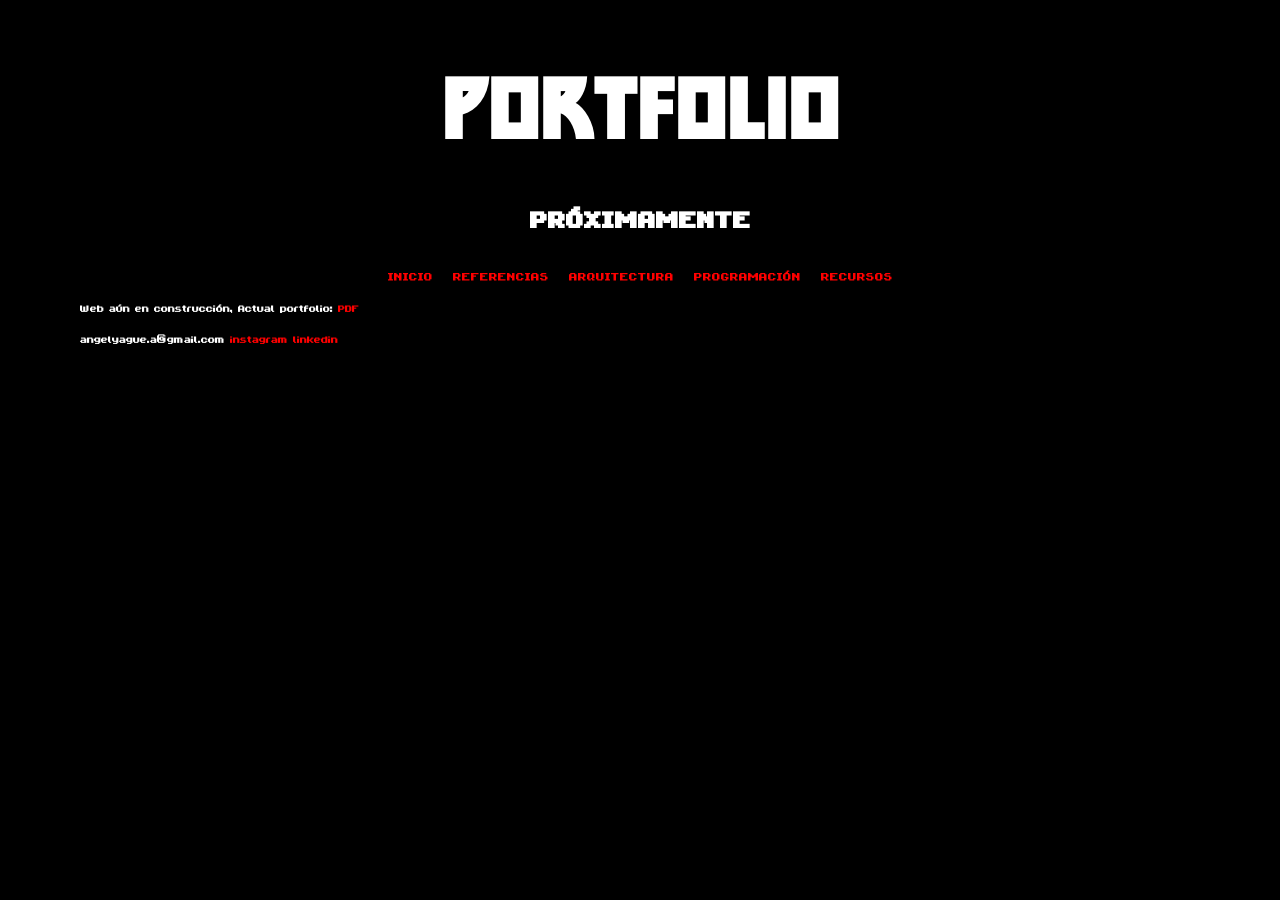
==== index.html @ f00db398 "stupid transition added" ====
<!DOCTYPE html>
<html lang="es">
<head>
    <link rel="stylesheet" href="styles.css">
    <title>Angel's Porfolio - Recursos</title>
</head>

<body>
    <header>
      <div style="position: relative;height:10vh" class="container">
        <h1 id="camaleon">PORTFOLIO</h1>
      </div>
        <h2>PRÓXIMAMENTE</h2>

        <!--DIFERENTES APARTADOS DE LA PÁGINA-->
        <nav>
          <a href="index.html">INICIO</a>   
          <a href="page_sections/publicaciones.html">REFERENCIAS</a>
          <a href="page_sections/arquitectura.html">ARQUITECTURA</a>
          <a href="page_sections/programacion.html">PROGRAMACIÓN</a>
          <a href="page_sections/recursos.html">RECURSOS</a>
        </nav>
    </header>
    <!--me gustaría poder poner aquí contenido según el apartado seleccionado-->
    <main>
        <!--feed de publicaciones-->
    </main>

    <footer>
      <div class="container">
        <p>
            Web aún en construcción, Actual portfolio: 
            <a href="web_documents/ARCHITECTURE_PORTFOLIO_ÁNGEL_YAGÜE.pdf">PDF</a>
        </p>
      </div>
      <div class="container">
        angelyague.a@gmail.com   
        <a href="https://www.instagram.com/architecture.ay/">instagram</a> 
        <a href="https://www.linkedin.com/in/%C3%A1ngel-yag%C3%BCe-arquitectura/">linkedin</a>  
      </div>
    </footer>
  <script src="script.js"></script>
</body>
</html>
---- styles.css ----
/* Imported fonts */
@font-face {
  font-family : "timesnew";
  src: url("fonts/times.ttf") format("truetype")
}
@font-face {
  font-family : "retro";
  src: url("fonts/bytebounce.ttf") format("truetype")
}
@font-face {
  font-family : "metal";
  src: url("fonts/thrashburn.otf") format("truetype")
}
@font-face {
  font-family : "authoritarian";
  src: url("fonts/zeusborne.otf") format("truetype")
}

/* Structure of the page */
body {
  max-width: 1200px;
  font-family: retro;

  background: #000000;
  color: #ffffff;
  margin: 80px;
  margin-left: 80px auto;
  font-size: 17px;
}

h1 {
  font-size: 80px;
  text-align: center;
}

h2 {
  font-size: 40px;
  text-align: center;
}

header {
  font-size: 17px;
}

header a {
  text-decoration: none;
}

header nav {
  color: #ffffff;
  font-size: 20px;
  display: flex;
  justify-content: center;
  align-items: center;
  gap: 20px;
}

/* Links */
a {
  color: #ff0000;
  text-decoration: none;
}

a:hover {
  color: #fff000;
  text-decoration:
}

/* SPECIAL CLASSES */
.container {
  display = flex
}
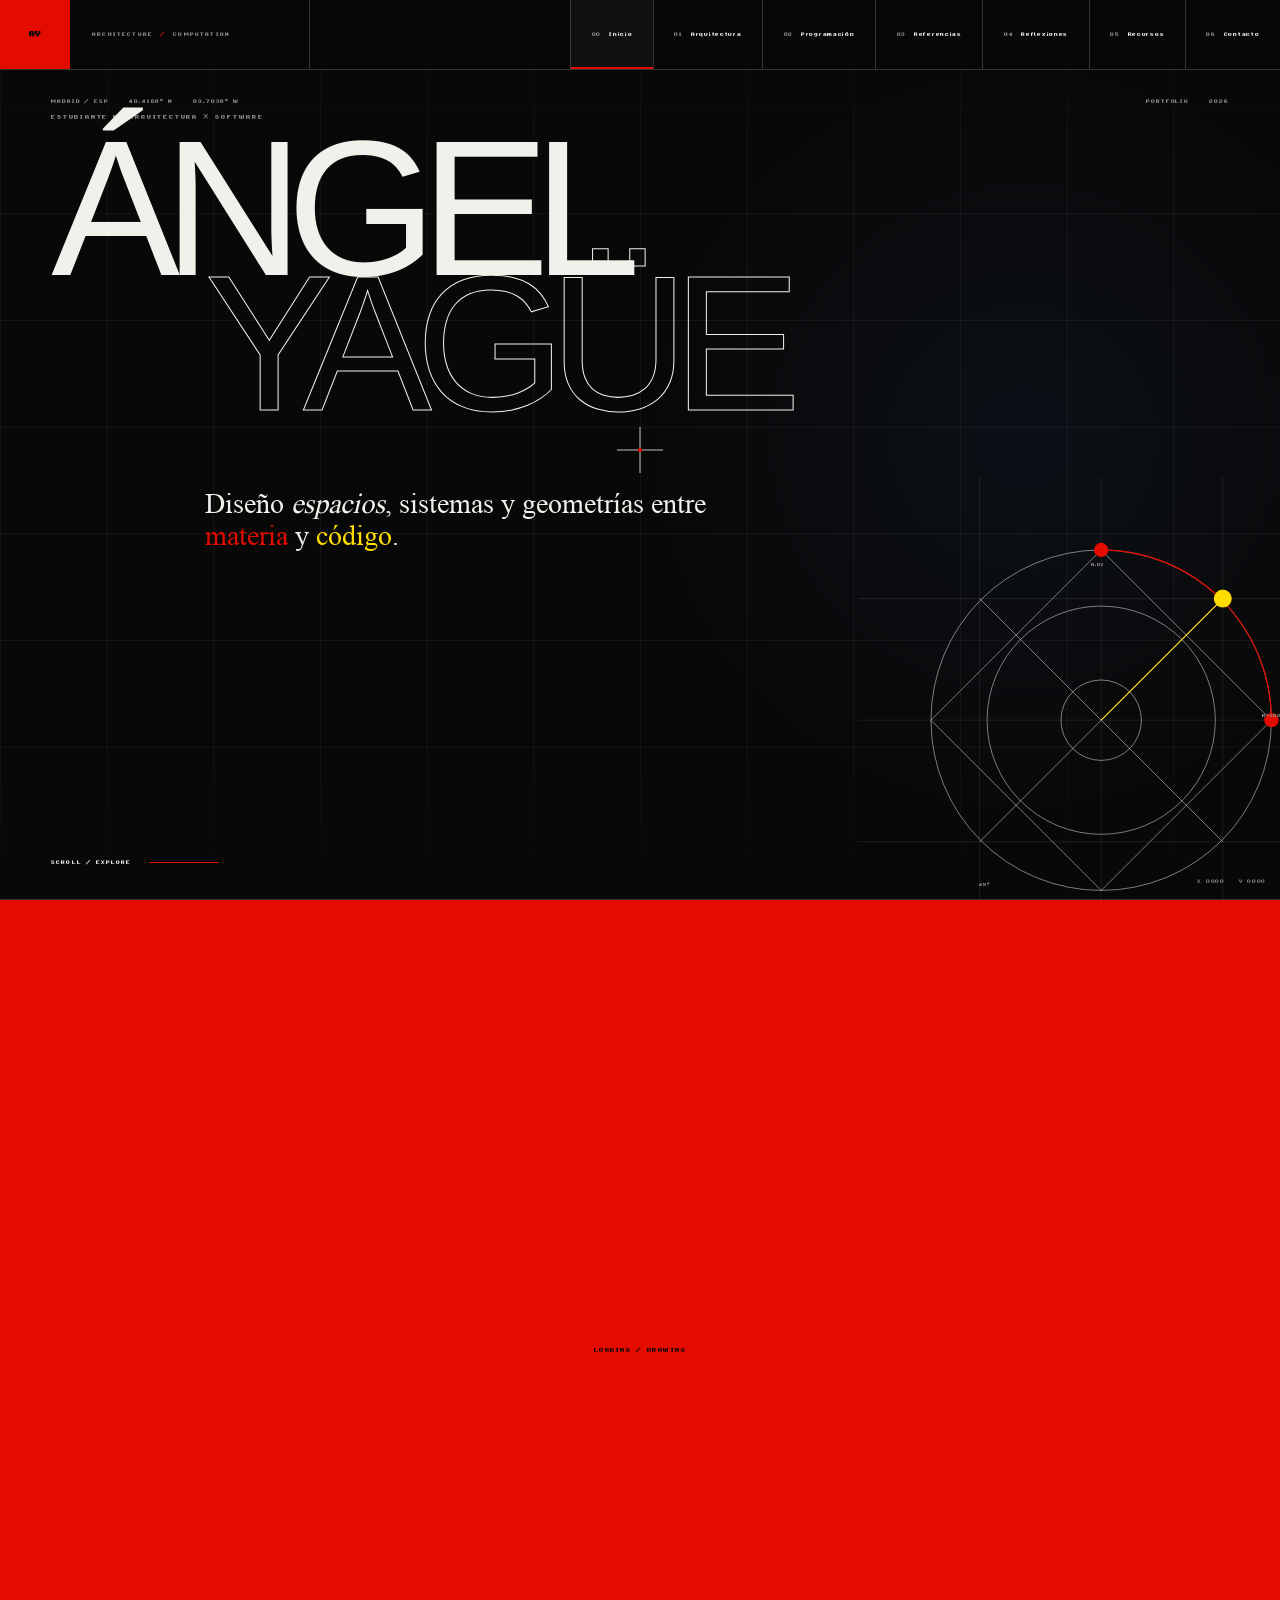
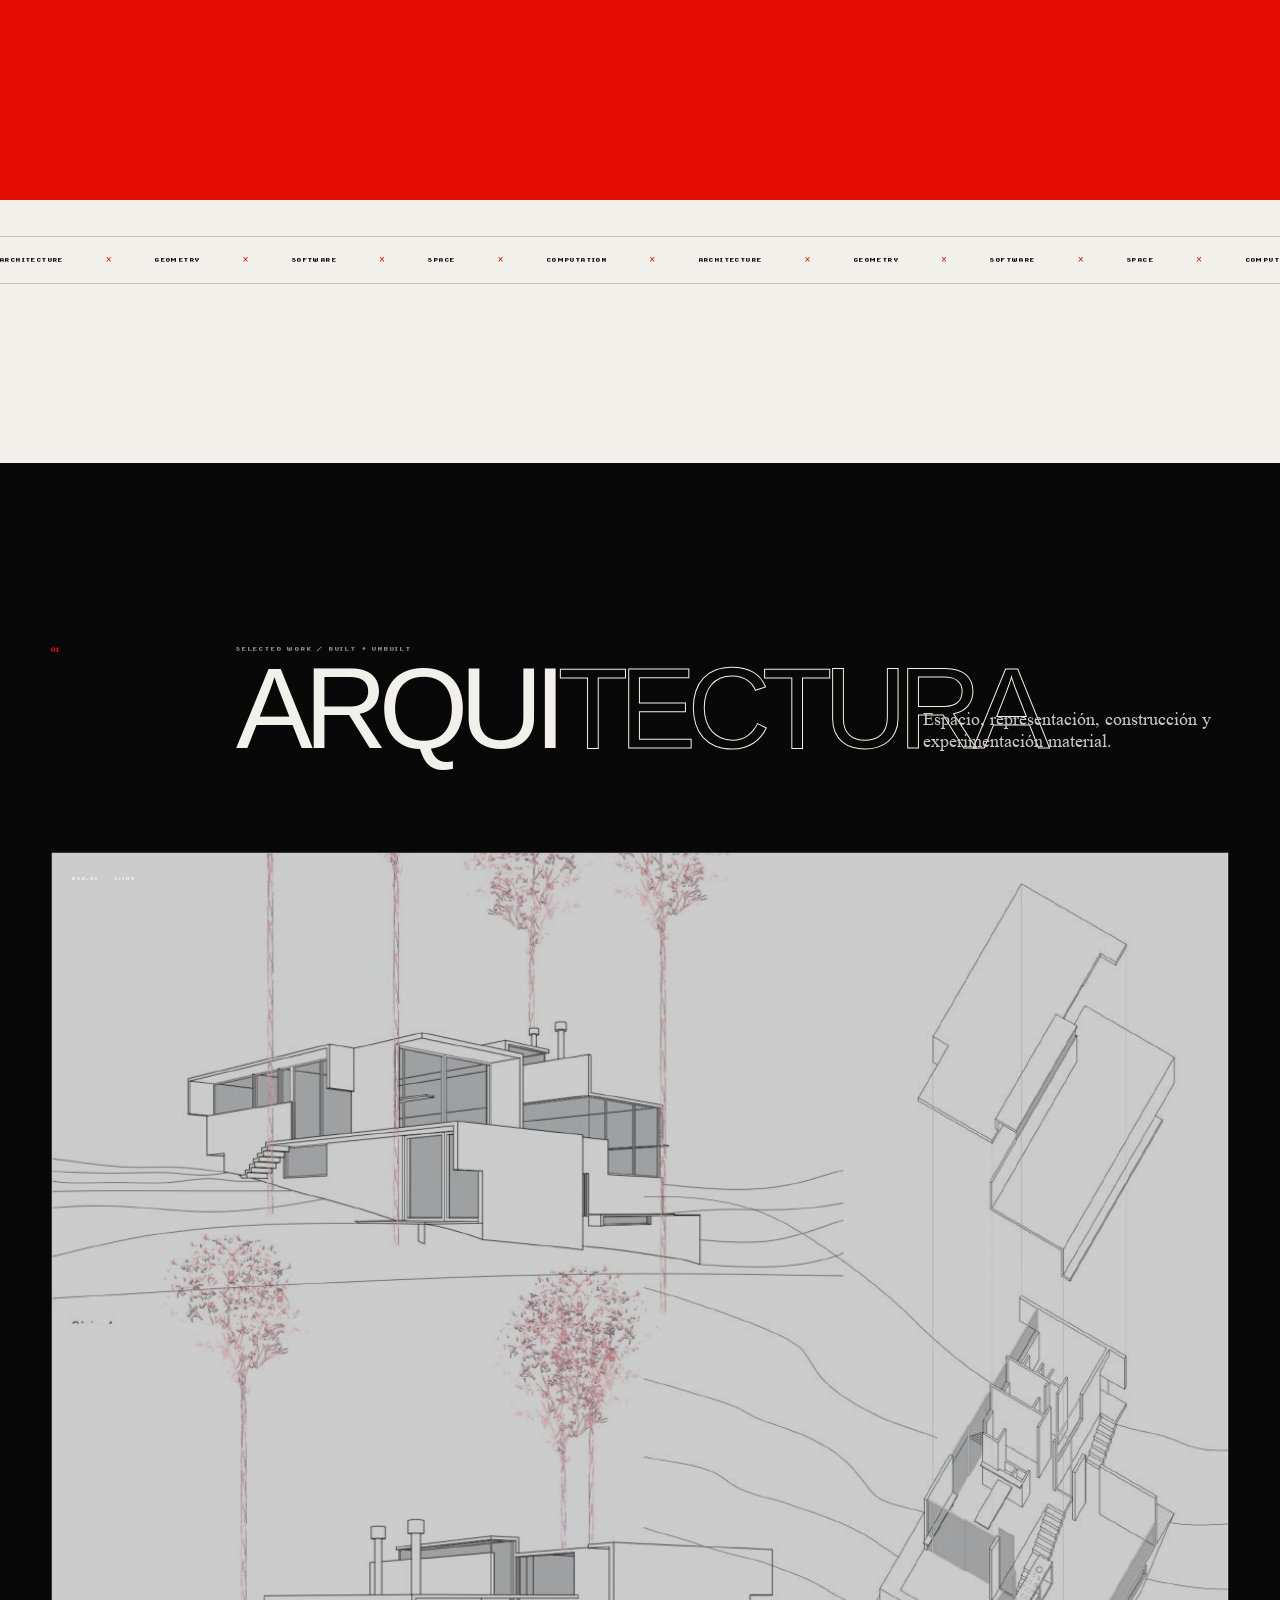
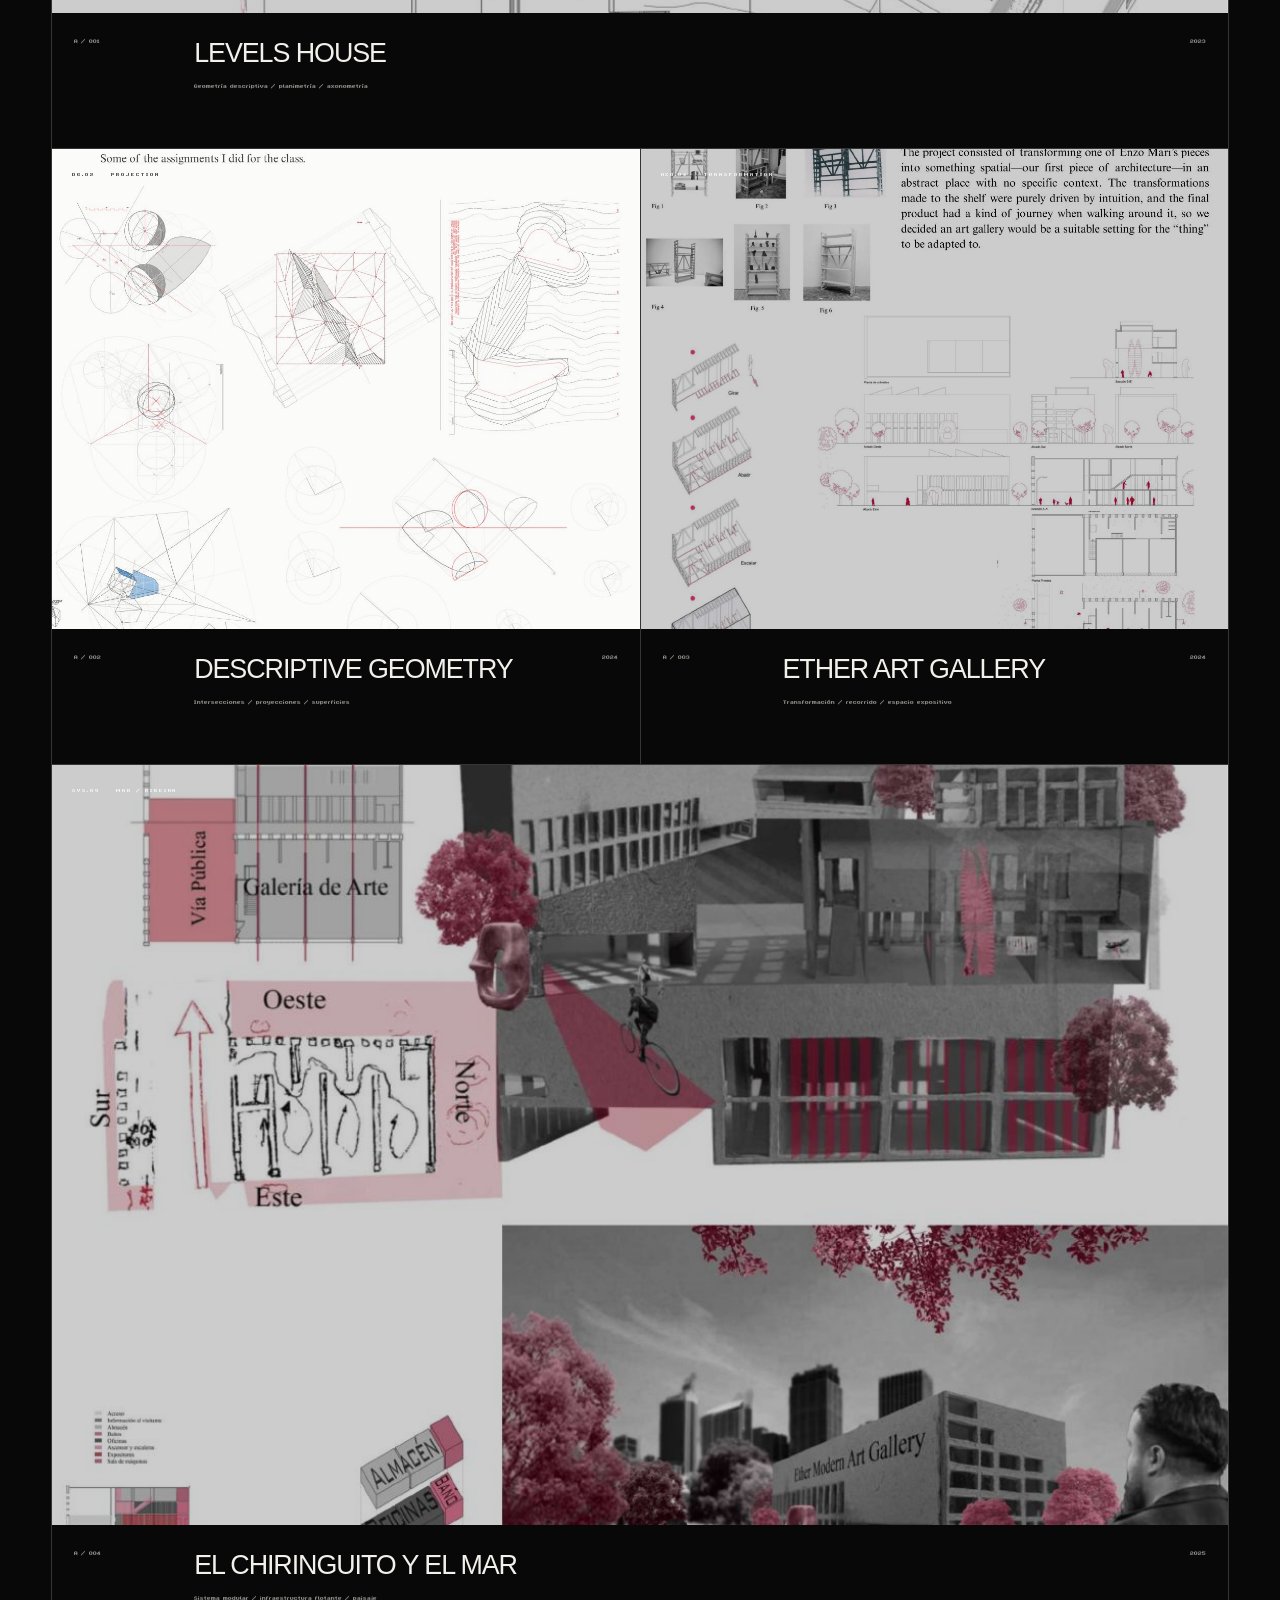
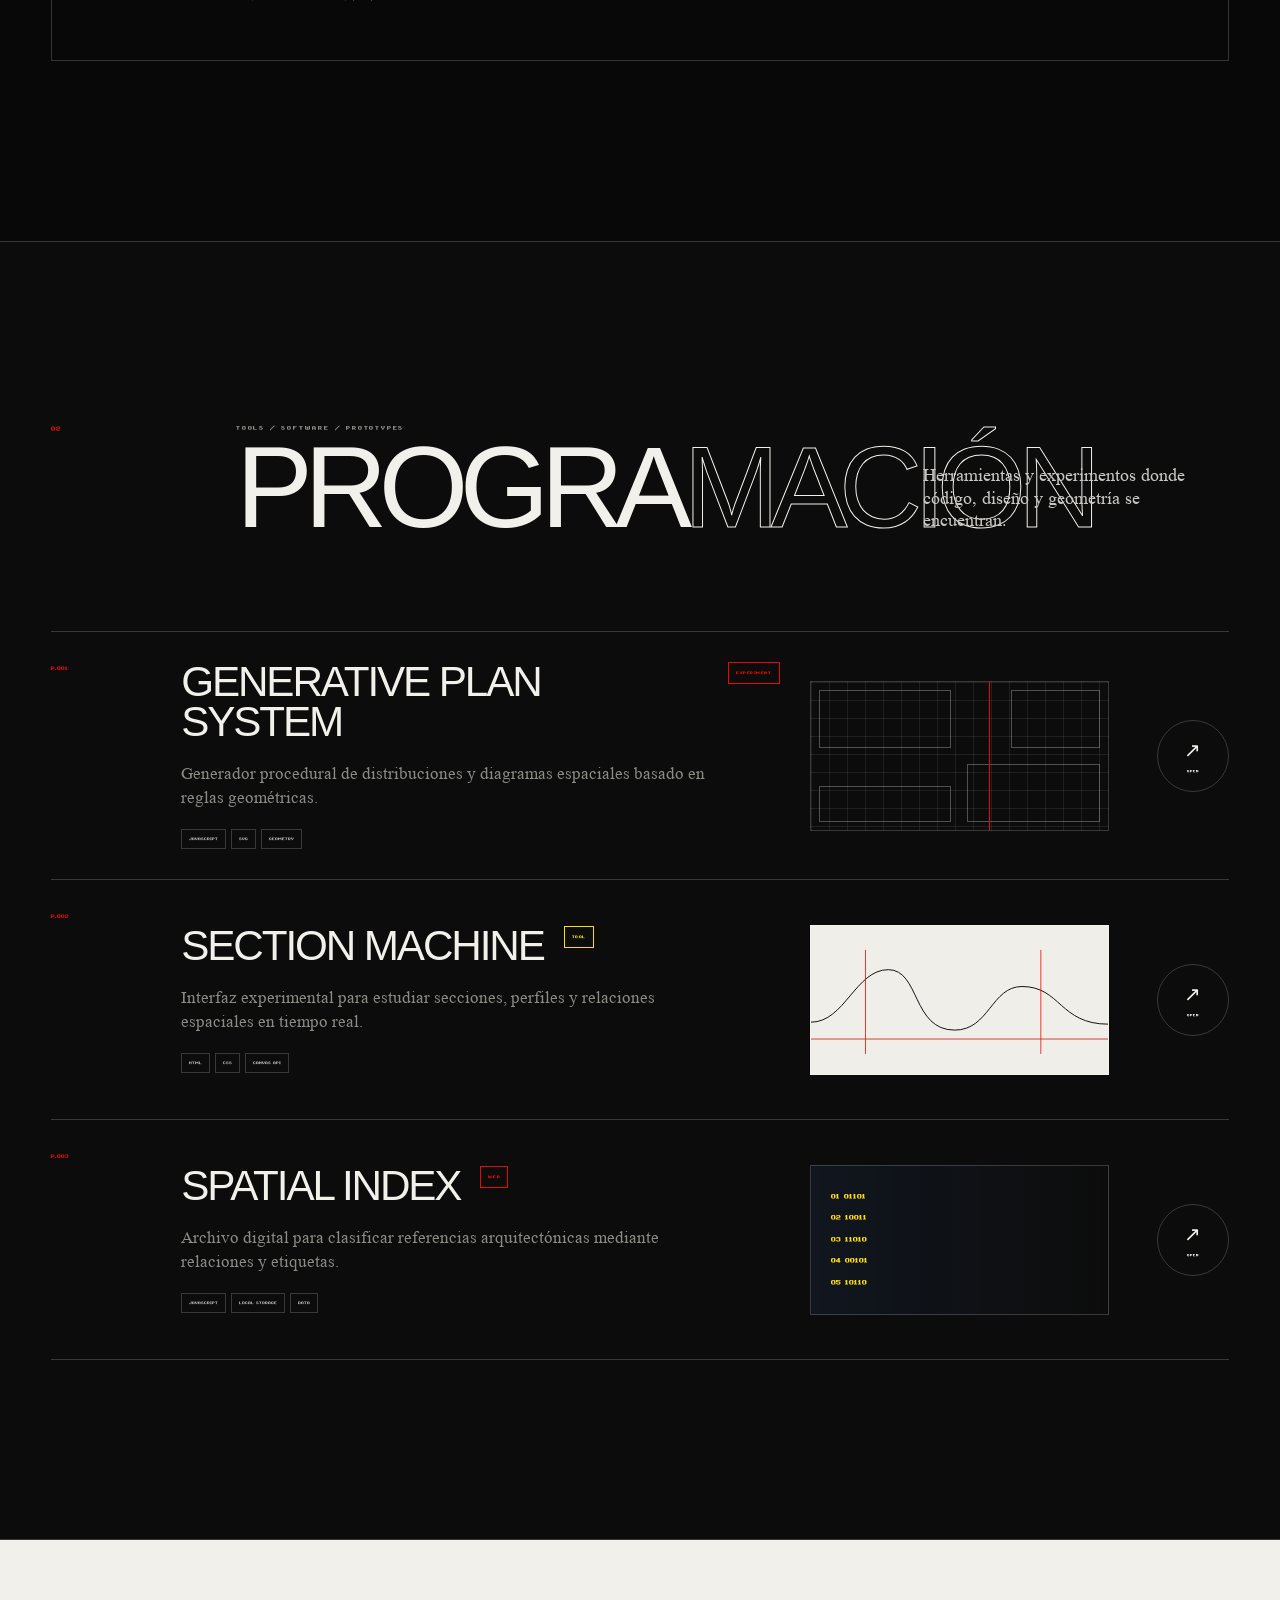
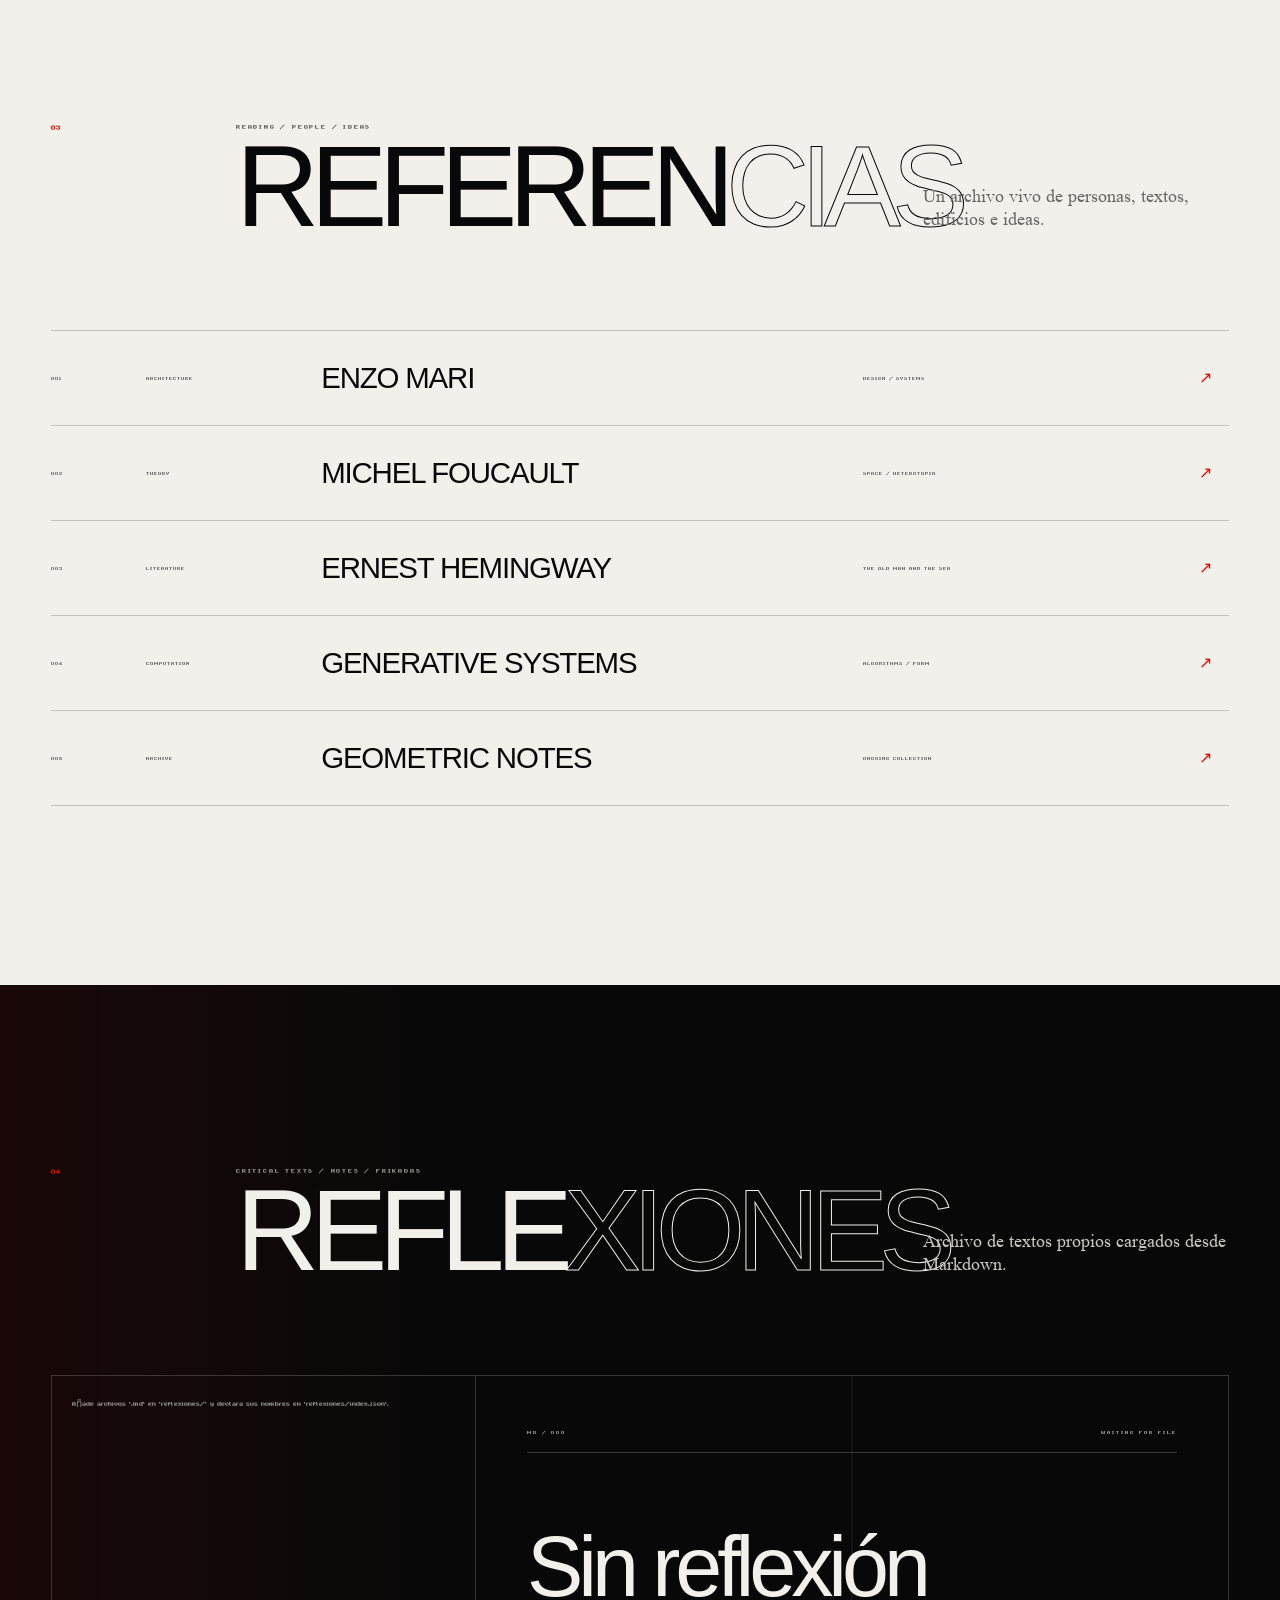
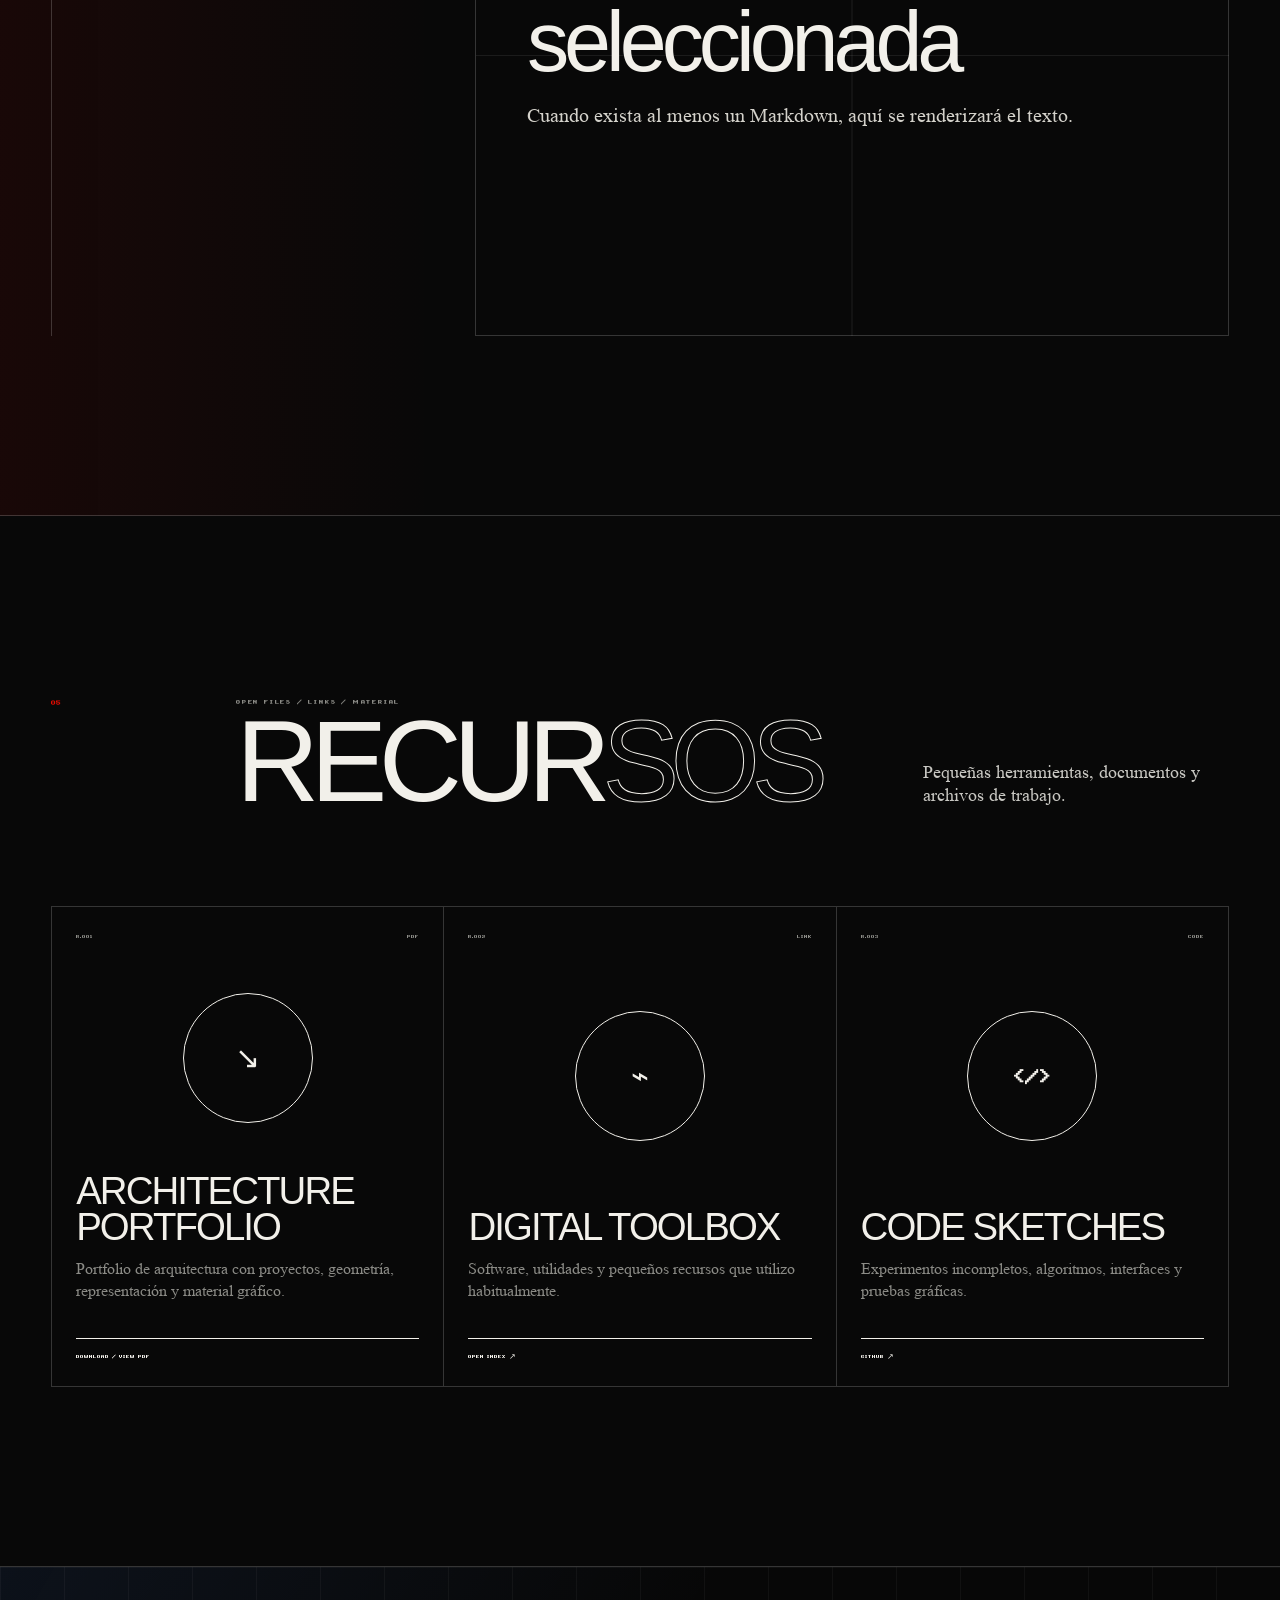
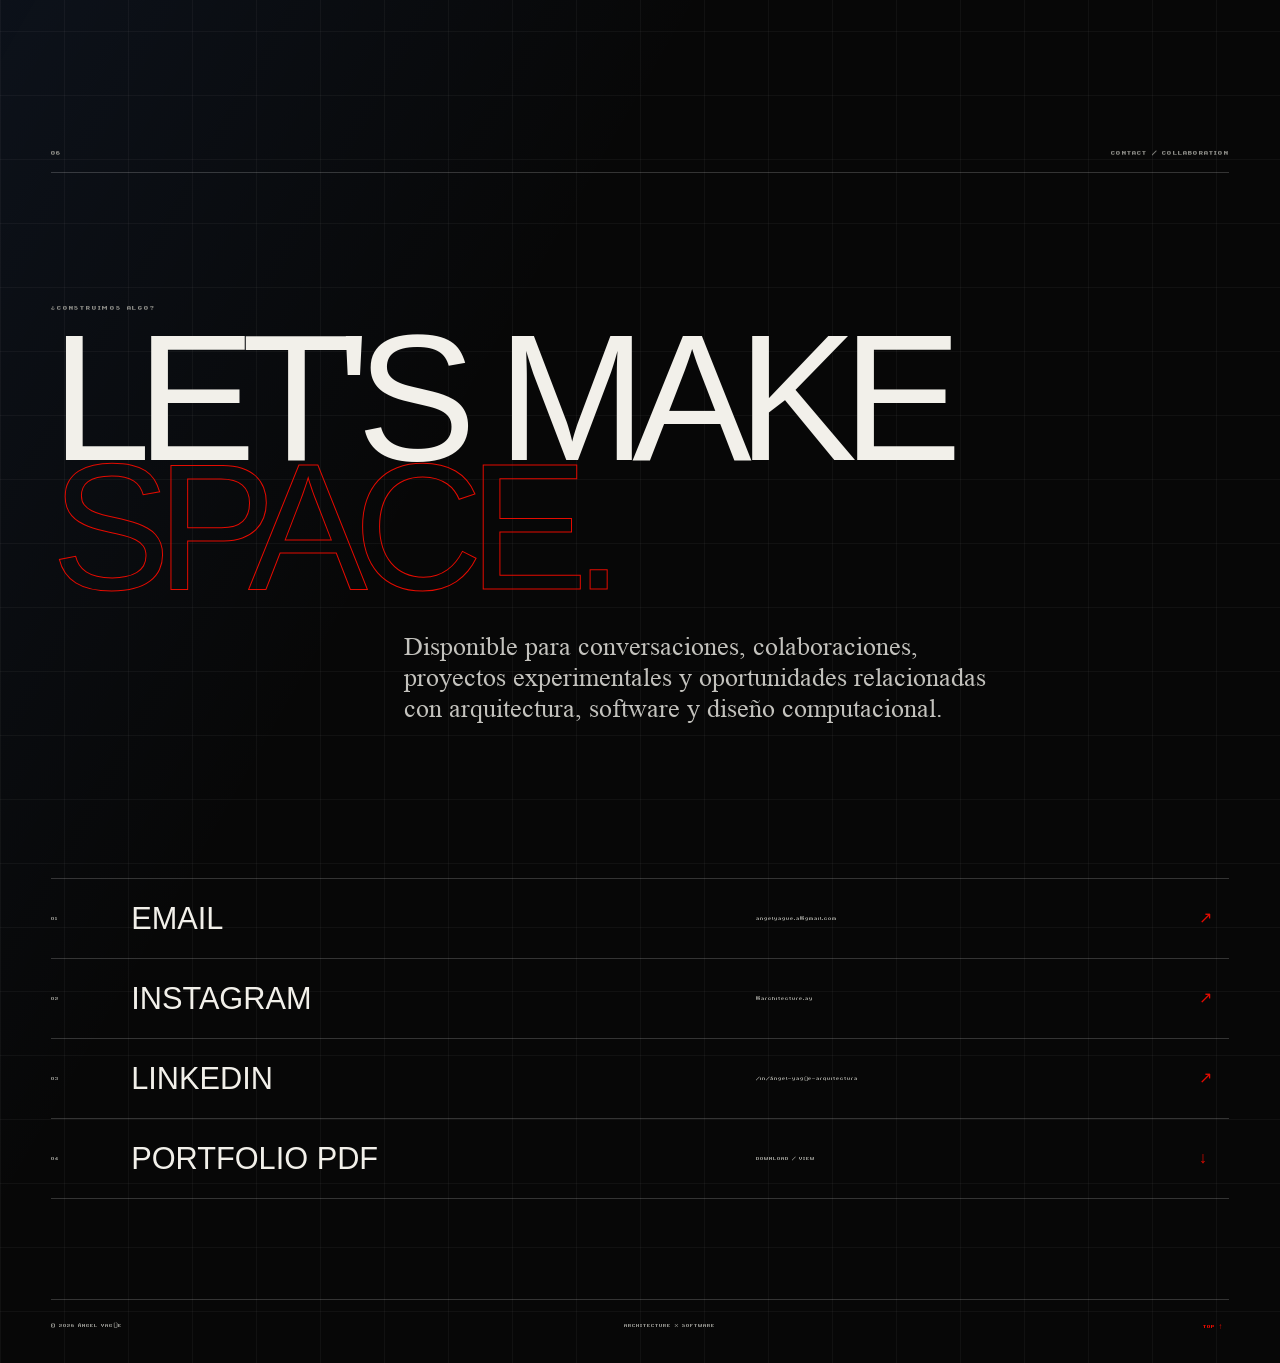
==== commit e2697419: "Prototipo pocho iaizado" ====
--- a/index.html
+++ b/index.html
@@ -1,44 +1,820 @@
 <!DOCTYPE html>
 <html lang="es">
 <head>
-    <link rel="stylesheet" href="styles.css">
-    <title>Angel's Porfolio - Recursos</title>
+  <meta charset="UTF-8">
+
+  <meta
+    name="viewport"
+    content="width=device-width, initial-scale=1.0"
+  >
+
+  <meta
+    name="description"
+    content="Portfolio de arquitectura, software, geometría y diseño computacional."
+  >
+
+  <meta name="theme-color" content="#080808">
+
+  <title>Ángel Yagüe — Architecture × Computation</title>
+
+  <link rel="stylesheet" href="styles.css">
 </head>
 
 <body>
-    <header>
-      <div style="position: relative;height:10vh" class="container">
-        <h1 id="camaleon">PORTFOLIO</h1>
-      </div>
-        <h2>PRÓXIMAMENTE</h2>
-
-        <!--DIFERENTES APARTADOS DE LA PÁGINA-->
-        <nav>
-          <a href="index.html">INICIO</a>   
-          <a href="page_sections/publicaciones.html">REFERENCIAS</a>
-          <a href="page_sections/arquitectura.html">ARQUITECTURA</a>
-          <a href="page_sections/programacion.html">PROGRAMACIÓN</a>
-          <a href="page_sections/recursos.html">RECURSOS</a>
-        </nav>
-    </header>
-    <!--me gustaría poder poner aquí contenido según el apartado seleccionado-->
-    <main>
-        <!--feed de publicaciones-->
-    </main>
-
-    <footer>
-      <div class="container">
-        <p>
-            Web aún en construcción, Actual portfolio: 
-            <a href="web_documents/ARCHITECTURE_PORTFOLIO_ÁNGEL_YAGÜE.pdf">PDF</a>
+  <div class="page-noise" aria-hidden="true"></div>
+
+  <div class="cursor" aria-hidden="true">
+    <span class="cursor__cross cursor__cross--x"></span>
+    <span class="cursor__cross cursor__cross--y"></span>
+    <span class="cursor__dot"></span>
+  </div>
+
+  <div class="coordinates" aria-hidden="true">
+    <span id="coord-x">X 0000</span>
+    <span id="coord-y">Y 0000</span>
+  </div>
+
+  <header class="site-header">
+    <a class="brand magnetic" href="#inicio" aria-label="Ir al inicio">
+      <span class="brand__mark">AY</span>
+
+      <span class="brand__text">
+        ARCHITECTURE
+        <span>/</span>
+        COMPUTATION
+      </span>
+    </a>
+
+    <button
+      class="menu-toggle"
+      type="button"
+      aria-label="Abrir navegación"
+      aria-expanded="false"
+      aria-controls="main-navigation"
+    >
+      <span></span>
+      <span></span>
+    </button>
+
+    <nav class="site-nav" id="main-navigation">
+      <a href="#inicio" class="nav-link is-active">
+        <span>00</span>
+        Inicio
+      </a>
+
+      <a href="#arquitectura" class="nav-link">
+        <span>01</span>
+        Arquitectura
+      </a>
+
+      <a href="#programacion" class="nav-link">
+        <span>02</span>
+        Programación
+      </a>
+
+      <a href="#referencias" class="nav-link">
+        <span>03</span>
+        Referencias
+      </a>
+
+      <a href="#reflexiones" class="nav-link">
+        <span>04</span>
+        Reflexiones
+      </a>
+
+      <a href="#recursos" class="nav-link">
+        <span>05</span>
+        Recursos
+      </a>
+
+      <a href="#contacto" class="nav-link">
+        <span>06</span>
+        Contacto
+      </a>
+    </nav>
+  </header>
+
+  <main>
+    <!-- =========================================================
+         HERO
+    ========================================================== -->
+    <section class="hero section" id="inicio">
+      <div class="hero-grid" aria-hidden="true"></div>
+
+      <div class="hero__meta">
+        <span>MADRID / ESP</span>
+        <span>40.4168° N</span>
+        <span>03.7038° W</span>
+      </div>
+
+      <div class="hero__index">
+        <span>PORTFOLIO</span>
+        <span>2026</span>
+      </div>
+
+      <div class="hero__content">
+        <p class="eyebrow reveal">
+          ESTUDIANTE DE ARQUITECTURA × SOFTWARE
         </p>
-      </div>
-      <div class="container">
-        angelyague.a@gmail.com   
-        <a href="https://www.instagram.com/architecture.ay/">instagram</a> 
-        <a href="https://www.linkedin.com/in/%C3%A1ngel-yag%C3%BCe-arquitectura/">linkedin</a>  
-      </div>
-    </footer>
+
+        <h1
+          class="hero-title reveal"
+          data-scramble="ÁNGEL YAGÜE"
+        >
+          <span class="hero-title__main">ÁNGEL</span>
+          <span class="hero-title__main hero-title__main--offset">YAGÜE</span>
+        </h1>
+
+        <div class="hero-statement reveal">
+          <p>
+            Diseño
+            <strong>espacios</strong>,
+            sistemas y geometrías entre
+            <span class="accent-red">materia</span>
+            y
+            <span class="accent-blue">código</span>.
+          </p>
+        </div>
+      </div>
+
+      <div class="hero-diagram reveal" aria-hidden="true">
+        <svg viewBox="0 0 520 520">
+          <g class="diagram-grid">
+            <line x1="0" y1="130" x2="520" y2="130"/>
+            <line x1="0" y1="260" x2="520" y2="260"/>
+            <line x1="0" y1="390" x2="520" y2="390"/>
+
+            <line x1="130" y1="0" x2="130" y2="520"/>
+            <line x1="260" y1="0" x2="260" y2="520"/>
+            <line x1="390" y1="0" x2="390" y2="520"/>
+          </g>
+
+          <g class="diagram-main">
+            <circle cx="260" cy="260" r="182"/>
+            <circle cx="260" cy="260" r="122"/>
+            <circle cx="260" cy="260" r="43"/>
+
+            <path d="M78 260 L260 78 L442 260 L260 442 Z"/>
+            <path d="M130 390 L390 130"/>
+            <path d="M130 130 L390 390"/>
+          </g>
+
+          <g class="diagram-accent">
+            <circle cx="260" cy="78" r="7"/>
+            <circle cx="442" cy="260" r="7"/>
+            <path d="M260 78 A182 182 0 0 1 442 260"/>
+          </g>
+
+          <g class="diagram-blue">
+            <path d="M260 260 L390 130"/>
+            <circle cx="390" cy="130" r="9"/>
+          </g>
+        </svg>
+
+        <span class="diagram-label diagram-label--a">A.01</span>
+        <span class="diagram-label diagram-label--b">R=182</span>
+        <span class="diagram-label diagram-label--c">45°</span>
+      </div>
+
+      <a class="scroll-indicator magnetic" href="#perfil">
+        <span>SCROLL / EXPLORE</span>
+        <span class="scroll-indicator__line"></span>
+      </a>
+    </section>
+
+    <!-- =========================================================
+         PROFILE / MANIFESTO
+    ========================================================== -->
+    <section class="manifesto section" id="perfil">
+      <div class="section-marker reveal">
+        <span>00.1</span>
+        <span>PROFILE / STATEMENT</span>
+      </div>
+
+      <div class="manifesto__layout">
+        <div class="manifesto__technical reveal">
+          <span>SUBJECT</span>
+          <strong>SPACE</strong>
+
+          <span>PROCESS</span>
+          <strong>ITERATION</strong>
+
+          <span>MEDIUM</span>
+          <strong>MATTER / CODE</strong>
+
+          <span>STATUS</span>
+          <strong class="status-online">IN DEVELOPMENT</strong>
+        </div>
+
+        <p class="manifesto__copy reveal">
+          Me interesa la arquitectura como
+          <span>construcción de sistemas</span>
+          y el software como
+          <span>construcción de espacios.</span>
+          Trabajo entre representación, geometría,
+          interfaces, prototipos y procesos computacionales.
+        </p>
+      </div>
+
+      <div class="ticker" aria-hidden="true">
+        <div class="ticker__track">
+          <span>ARCHITECTURE</span>
+          <i>×</i>
+          <span>GEOMETRY</span>
+          <i>×</i>
+          <span>SOFTWARE</span>
+          <i>×</i>
+          <span>SPACE</span>
+          <i>×</i>
+          <span>COMPUTATION</span>
+          <i>×</i>
+
+          <span>ARCHITECTURE</span>
+          <i>×</i>
+          <span>GEOMETRY</span>
+          <i>×</i>
+          <span>SOFTWARE</span>
+          <i>×</i>
+          <span>SPACE</span>
+          <i>×</i>
+          <span>COMPUTATION</span>
+          <i>×</i>
+        </div>
+      </div>
+    </section>
+
+    <!-- =========================================================
+         ARCHITECTURE
+    ========================================================== -->
+    <section class="projects-section section" id="arquitectura">
+      <header class="section-heading reveal">
+        <div class="section-heading__number">01</div>
+
+        <div>
+          <p class="eyebrow">SELECTED WORK / BUILT + UNBUILT</p>
+
+          <h2>
+            ARQUI<span>TECTURA</span>
+          </h2>
+        </div>
+
+        <p class="section-heading__description">
+          Espacio, representación, construcción y
+          experimentación material.
+        </p>
+      </header>
+
+      <div class="architecture-grid">
+        <article class="project project--wide reveal">
+          <a class="project__link" href="web_documents/ARCHITECTURE_PORTFOLIO_ÁNGEL_YAGÜE.pdf" target="_blank" rel="noopener noreferrer" aria-label="Abrir Levels House">
+            <div
+              class="project__visual project__visual--image"
+              style="--project-image: url('assets/architecture/levels-house.jpg');"
+            >
+              <div class="project__coordinates">
+                <span>AXO.01</span>
+                <span>1:100</span>
+              </div>
+            </div>
+
+            <div class="project__information">
+              <span class="project__number">A / 001</span>
+
+              <div>
+                <h3>LEVELS HOUSE</h3>
+                <p>
+                  Geometría descriptiva /
+                  planimetría /
+                  axonometría
+                </p>
+              </div>
+
+              <span class="project__year">2023</span>
+            </div>
+          </a>
+        </article>
+
+        <article class="project reveal">
+          <a class="project__link" href="web_documents/ARCHITECTURE_PORTFOLIO_ÁNGEL_YAGÜE.pdf" target="_blank" rel="noopener noreferrer" aria-label="Abrir Geometría Descriptiva">
+            <div
+              class="project__visual project__visual--image project__visual--light"
+              style="--project-image: url('assets/architecture/descriptive-geometry.jpg');"
+            >
+              <div class="project__coordinates project__coordinates--dark">
+                <span>DG.02</span>
+                <span>PROJECTION</span>
+              </div>
+            </div>
+
+            <div class="project__information">
+              <span class="project__number">A / 002</span>
+
+              <div>
+                <h3>DESCRIPTIVE GEOMETRY</h3>
+                <p>
+                  Intersecciones /
+                  proyecciones /
+                  superficies
+                </p>
+              </div>
+
+              <span class="project__year">2024</span>
+            </div>
+          </a>
+        </article>
+
+        <article class="project reveal">
+          <a class="project__link" href="web_documents/ARCHITECTURE_PORTFOLIO_ÁNGEL_YAGÜE.pdf" target="_blank" rel="noopener noreferrer" aria-label="Abrir Ether Gallery">
+            <div
+              class="project__visual project__visual--image"
+              style="--project-image: url('assets/architecture/ether-gallery.jpg');"
+            >
+              <div class="project__coordinates">
+                <span>AXO.04</span>
+                <span>TRANSFORMATION</span>
+              </div>
+            </div>
+
+            <div class="project__information">
+              <span class="project__number">A / 003</span>
+
+              <div>
+                <h3>ETHER ART GALLERY</h3>
+                <p>
+                  Transformación /
+                  recorrido /
+                  espacio expositivo
+                </p>
+              </div>
+
+              <span class="project__year">2024</span>
+            </div>
+          </a>
+        </article>
+
+        <article class="project project--wide reveal">
+          <a class="project__link" href="web_documents/ARCHITECTURE_PORTFOLIO_ÁNGEL_YAGÜE.pdf" target="_blank" rel="noopener noreferrer" aria-label="Abrir El Chiringuito y el Mar">
+            <div
+              class="project__visual project__visual--ocean project__visual--image"
+              style="--project-image: url('assets/architecture/chiringuito.jpg');"
+            >
+              <div class="project__coordinates">
+                <span>SYS.09</span>
+                <span>MAR / RIBEIRA</span>
+              </div>
+            </div>
+
+            <div class="project__information">
+              <span class="project__number">A / 004</span>
+
+              <div>
+                <h3>EL CHIRINGUITO Y EL MAR</h3>
+                <p>
+                  Sistema modular /
+                  infraestructura flotante /
+                  paisaje
+                </p>
+              </div>
+
+              <span class="project__year">2025</span>
+            </div>
+          </a>
+        </article>
+      </div>
+    </section>
+
+    <!-- =========================================================
+         PROGRAMMING
+    ========================================================== -->
+    <section class="software-section section" id="programacion">
+      <header class="section-heading reveal">
+        <div class="section-heading__number">02</div>
+
+        <div>
+          <p class="eyebrow">TOOLS / SOFTWARE / PROTOTYPES</p>
+
+          <h2>
+            PROGRA<span>MACIÓN</span>
+          </h2>
+        </div>
+
+        <p class="section-heading__description">
+          Herramientas y experimentos donde código,
+          diseño y geometría se encuentran.
+        </p>
+      </header>
+
+      <div class="software-list">
+        <article class="software-project reveal">
+          <div class="software-project__index">
+            P.001
+          </div>
+
+          <div class="software-project__body">
+            <div class="software-project__head">
+              <h3>GENERATIVE PLAN SYSTEM</h3>
+
+              <span class="software-project__status">
+                EXPERIMENT
+              </span>
+            </div>
+
+            <p>
+              Generador procedural de distribuciones y
+              diagramas espaciales basado en reglas geométricas.
+            </p>
+
+            <div class="tech-tags">
+              <span>JAVASCRIPT</span>
+              <span>SVG</span>
+              <span>GEOMETRY</span>
+            </div>
+          </div>
+
+          <div class="software-project__preview preview-grid" aria-hidden="true">
+            <div></div>
+            <div></div>
+            <div></div>
+            <div></div>
+            <span></span>
+          </div>
+
+          <a class="software-project__action magnetic" href="#">
+            ↗
+            <span>OPEN</span>
+          </a>
+        </article>
+
+        <article class="software-project reveal">
+          <div class="software-project__index">
+            P.002
+          </div>
+
+          <div class="software-project__body">
+            <div class="software-project__head">
+              <h3>SECTION MACHINE</h3>
+
+              <span class="software-project__status software-project__status--blue">
+                TOOL
+              </span>
+            </div>
+
+            <p>
+              Interfaz experimental para estudiar secciones,
+              perfiles y relaciones espaciales en tiempo real.
+            </p>
+
+            <div class="tech-tags">
+              <span>HTML</span>
+              <span>CSS</span>
+              <span>CANVAS API</span>
+            </div>
+          </div>
+
+          <div class="software-project__preview preview-section" aria-hidden="true">
+            <svg viewBox="0 0 300 130">
+              <path d="M0,88 C34,88 45,35 78,35 C110,35 102,96 145,96 C180,96 182,52 213,52 C252,52 251,90 300,90"/>
+              <line x1="0" y1="105" x2="300" y2="105"/>
+              <line x1="55" y1="15" x2="55" y2="120"/>
+              <line x1="232" y1="15" x2="232" y2="120"/>
+            </svg>
+          </div>
+
+          <a class="software-project__action magnetic" href="#">
+            ↗
+            <span>OPEN</span>
+          </a>
+        </article>
+
+        <article class="software-project reveal">
+          <div class="software-project__index">
+            P.003
+          </div>
+
+          <div class="software-project__body">
+            <div class="software-project__head">
+              <h3>SPATIAL INDEX</h3>
+
+              <span class="software-project__status">
+                WEB
+              </span>
+            </div>
+
+            <p>
+              Archivo digital para clasificar referencias
+              arquitectónicas mediante relaciones y etiquetas.
+            </p>
+
+            <div class="tech-tags">
+              <span>JAVASCRIPT</span>
+              <span>LOCAL STORAGE</span>
+              <span>DATA</span>
+            </div>
+          </div>
+
+          <div class="software-project__preview preview-data" aria-hidden="true">
+            <span>01 01101</span>
+            <span>02 10011</span>
+            <span>03 11010</span>
+            <span>04 00101</span>
+            <span>05 10110</span>
+          </div>
+
+          <a class="software-project__action magnetic" href="#">
+            ↗
+            <span>OPEN</span>
+          </a>
+        </article>
+      </div>
+    </section>
+
+    <!-- =========================================================
+         REFERENCES
+    ========================================================== -->
+    <section class="references-section section" id="referencias">
+      <header class="section-heading reveal">
+        <div class="section-heading__number">03</div>
+
+        <div>
+          <p class="eyebrow">READING / PEOPLE / IDEAS</p>
+
+          <h2>
+            REFEREN<span>CIAS</span>
+          </h2>
+        </div>
+
+        <p class="section-heading__description">
+          Un archivo vivo de personas, textos,
+          edificios e ideas.
+        </p>
+      </header>
+
+      <div class="reference-index">
+        <a href="#" class="reference-row reveal">
+          <span class="reference-row__number">001</span>
+          <span class="reference-row__type">ARCHITECTURE</span>
+          <strong>ENZO MARI</strong>
+          <span class="reference-row__meta">DESIGN / SYSTEMS</span>
+          <span class="reference-row__arrow">↗</span>
+        </a>
+
+        <a href="#" class="reference-row reveal">
+          <span class="reference-row__number">002</span>
+          <span class="reference-row__type">THEORY</span>
+          <strong>MICHEL FOUCAULT</strong>
+          <span class="reference-row__meta">SPACE / HETEROTOPIA</span>
+          <span class="reference-row__arrow">↗</span>
+        </a>
+
+        <a href="#" class="reference-row reveal">
+          <span class="reference-row__number">003</span>
+          <span class="reference-row__type">LITERATURE</span>
+          <strong>ERNEST HEMINGWAY</strong>
+          <span class="reference-row__meta">THE OLD MAN AND THE SEA</span>
+          <span class="reference-row__arrow">↗</span>
+        </a>
+
+        <a href="#" class="reference-row reveal">
+          <span class="reference-row__number">004</span>
+          <span class="reference-row__type">COMPUTATION</span>
+          <strong>GENERATIVE SYSTEMS</strong>
+          <span class="reference-row__meta">ALGORITHMS / FORM</span>
+          <span class="reference-row__arrow">↗</span>
+        </a>
+
+        <a href="#" class="reference-row reveal">
+          <span class="reference-row__number">005</span>
+          <span class="reference-row__type">ARCHIVE</span>
+          <strong>GEOMETRIC NOTES</strong>
+          <span class="reference-row__meta">ONGOING COLLECTION</span>
+          <span class="reference-row__arrow">↗</span>
+        </a>
+      </div>
+    </section>
+
+    <!-- =========================================================
+         REFLECTIONS
+    ========================================================== -->
+    <section class="reflections-section section" id="reflexiones">
+      <header class="section-heading reveal">
+        <div class="section-heading__number">04</div>
+
+        <div>
+          <p class="eyebrow">CRITICAL TEXTS / NOTES / FRIKADAS</p>
+
+          <h2>
+            REFLE<span>XIONES</span>
+          </h2>
+        </div>
+
+        <p class="section-heading__description">
+          Archivo de textos propios cargados desde Markdown.
+        </p>
+      </header>
+
+      <div class="reflections-layout">
+        <div class="reflections-index" data-reflections-index>
+          <p class="reflections-empty">Añade archivos `.md` en `reflexiones/` y declara sus nombres en `reflexiones/index.json`.</p>
+        </div>
+
+        <article class="reflection-reader" data-reflection-reader>
+          <div class="reflection-reader__meta">
+            <span>MD / 000</span>
+            <span>WAITING FOR FILE</span>
+          </div>
+
+          <div class="reflection-reader__body">
+            <h3>Sin reflexión seleccionada</h3>
+            <p>Cuando exista al menos un Markdown, aquí se renderizará el texto.</p>
+          </div>
+        </article>
+      </div>
+    </section>
+
+    <!-- =========================================================
+         RESOURCES
+    ========================================================== -->
+    <section class="resources-section section" id="recursos">
+      <header class="section-heading reveal">
+        <div class="section-heading__number">05</div>
+
+        <div>
+          <p class="eyebrow">OPEN FILES / LINKS / MATERIAL</p>
+
+          <h2>
+            RECUR<span>SOS</span>
+          </h2>
+        </div>
+
+        <p class="section-heading__description">
+          Pequeñas herramientas, documentos y
+          archivos de trabajo.
+        </p>
+      </header>
+
+      <div class="resource-grid">
+        <a href="web_documents/ARCHITECTURE_PORTFOLIO_ÁNGEL_YAGÜE.pdf" target="_blank" rel="noopener noreferrer" class="resource-card reveal">
+          <div class="resource-card__top">
+            <span>R.001</span>
+            <span>PDF</span>
+          </div>
+
+          <div class="resource-card__symbol">
+            ↘
+          </div>
+
+          <div>
+            <h3>ARCHITECTURE PORTFOLIO</h3>
+            <p>
+              Portfolio de arquitectura con proyectos,
+              geometría, representación y material gráfico.
+            </p>
+          </div>
+
+          <span class="resource-card__footer">
+            DOWNLOAD / VIEW PDF
+          </span>
+        </a>
+
+        <a href="#" class="resource-card reveal">
+          <div class="resource-card__top">
+            <span>R.002</span>
+            <span>LINK</span>
+          </div>
+
+          <div class="resource-card__symbol">
+            ⌁
+          </div>
+
+          <div>
+            <h3>DIGITAL TOOLBOX</h3>
+            <p>
+              Software, utilidades y pequeños recursos
+              que utilizo habitualmente.
+            </p>
+          </div>
+
+          <span class="resource-card__footer">
+            OPEN INDEX ↗
+          </span>
+        </a>
+
+        <a href="#" class="resource-card reveal">
+          <div class="resource-card__top">
+            <span>R.003</span>
+            <span>CODE</span>
+          </div>
+
+          <div class="resource-card__symbol">
+            &lt;/&gt;
+          </div>
+
+          <div>
+            <h3>CODE SKETCHES</h3>
+            <p>
+              Experimentos incompletos, algoritmos,
+              interfaces y pruebas gráficas.
+            </p>
+          </div>
+
+          <span class="resource-card__footer">
+            GITHUB ↗
+          </span>
+        </a>
+      </div>
+    </section>
+
+    <!-- =========================================================
+         CONTACT
+    ========================================================== -->
+    <section class="contact-section section" id="contacto">
+      <div class="contact-section__grid" aria-hidden="true"></div>
+
+      <div class="section-marker reveal">
+        <span>06</span>
+        <span>CONTACT / COLLABORATION</span>
+      </div>
+
+      <div class="contact-main">
+        <p class="eyebrow reveal">
+          ¿CONSTRUIMOS ALGO?
+        </p>
+
+        <h2 class="contact-title reveal">
+          LET'S MAKE
+          <span>SPACE.</span>
+        </h2>
+
+        <p class="contact-copy reveal">
+          Disponible para conversaciones, colaboraciones,
+          proyectos experimentales y oportunidades relacionadas
+          con arquitectura, software y diseño computacional.
+        </p>
+      </div>
+
+      <div class="contact-links reveal">
+        <a class="contact-link magnetic" href="mailto:angelyague.a@gmail.com">
+          <span>01</span>
+          <strong>EMAIL</strong>
+          <span>angelyague.a@gmail.com</span>
+          <i>↗</i>
+        </a>
+
+        <a
+          class="contact-link magnetic"
+          href="https://www.instagram.com/architecture.ay/"
+          target="_blank"
+          rel="noopener noreferrer"
+        >
+          <span>02</span>
+          <strong>INSTAGRAM</strong>
+          <span>@architecture.ay</span>
+          <i>↗</i>
+        </a>
+
+        <a
+          class="contact-link magnetic"
+          href="https://www.linkedin.com/in/%C3%A1ngel-yag%C3%BCe-arquitectura/"
+          target="_blank"
+          rel="noopener noreferrer"
+        >
+          <span>03</span>
+          <strong>LINKEDIN</strong>
+          <span>/in/ángel-yagüe-arquitectura</span>
+          <i>↗</i>
+        </a>
+
+        <a
+          class="contact-link magnetic"
+          href="web_documents/ARCHITECTURE_PORTFOLIO_ÁNGEL_YAGÜE.pdf"
+          target="_blank"
+          rel="noopener noreferrer"
+        >
+          <span>04</span>
+          <strong>PORTFOLIO PDF</strong>
+          <span>DOWNLOAD / VIEW</span>
+          <i>↓</i>
+        </a>
+      </div>
+
+      <footer class="footer">
+        <span>© <span id="current-year"></span> ÁNGEL YAGÜE</span>
+
+        <span>
+          ARCHITECTURE × SOFTWARE
+        </span>
+
+        <button class="back-to-top magnetic" type="button">
+          TOP ↑
+        </button>
+      </footer>
+    </section>
+  </main>
+
+  <div class="page-transition" aria-hidden="true">
+    <span>LOADING / DRAWING</span>
+  </div>
+
   <script src="script.js"></script>
 </body>
 </html>
--- a/styles.css
+++ b/styles.css
@@ -1,72 +1,2238 @@
-/* Imported fonts */
+/* =========================================================
+   ROOT
+========================================================= */
+
+:root {
+  --black: #080808;
+  --black-soft: #101010;
+  --white: #f2f0ea;
+  --grey: #8b8b86;
+  --grey-dark: #292927;
+  --line: rgba(255, 255, 255, 0.18);
+  --line-strong: rgba(255, 255, 255, 0.38);
+
+  --red: #e40b00;
+  --blue: #ffdd00;
+
+  --page-padding: clamp(20px, 4vw, 64px);
+  --section-space: clamp(110px, 14vw, 220px);
+
+  --sans:
+    "Arial Narrow",
+    "Helvetica Neue",
+    Arial,
+    sans-serif;
+
+  --mono:
+    "Bytebounce",
+    "Courier New",
+    Courier,
+    monospace;
+
+  --serif:
+    "Portfolio Times",
+    "Times New Roman",
+    Times,
+    serif;
+}
+
 @font-face {
-  font-family : "timesnew";
-  src: url("fonts/times.ttf") format("truetype")
-}
+  font-family: "Portfolio Times";
+  src: url("fonts/times.ttf") format("truetype");
+  font-display: swap;
+}
+
 @font-face {
-  font-family : "retro";
-  src: url("fonts/bytebounce.ttf") format("truetype")
-}
+  font-family: "Bytebounce";
+  src: url("fonts/bytebounce.ttf") format("truetype");
+  font-display: swap;
+}
+
 @font-face {
-  font-family : "metal";
-  src: url("fonts/thrashburn.otf") format("truetype")
-}
+  font-family: "Thrashburn";
+  src: url("fonts/thrashburn.otf") format("opentype");
+  font-display: swap;
+}
+
 @font-face {
-  font-family : "authoritarian";
-  src: url("fonts/zeusborne.otf") format("truetype")
-}
-
-/* Structure of the page */
+  font-family: "Zeusborne";
+  src: url("fonts/zeusborne.otf") format("opentype");
+  font-display: swap;
+}
+
+
+/* =========================================================
+   RESET
+========================================================= */
+
+*,
+*::before,
+*::after {
+  box-sizing: border-box;
+}
+
+html {
+  scroll-behavior: smooth;
+}
+
 body {
+  margin: 0;
+  overflow-x: hidden;
+
+  background:
+    radial-gradient(
+      circle at 80% 4%,
+      rgba(74, 141, 255, 0.06),
+      transparent 24rem
+    ),
+    var(--black);
+
+  color: var(--white);
+
+  font-family: var(--sans);
+  font-size: 16px;
+  line-height: 1.4;
+
+  cursor: auto;
+}
+
+body.menu-open {
+  overflow: hidden;
+}
+
+::selection {
+  color: var(--black);
+  background: var(--red);
+}
+
+a {
+  color: inherit;
+  text-decoration: none;
+}
+
+button {
+  color: inherit;
+  font: inherit;
+}
+
+@media (hover: hover) and (pointer: fine) {
+  html,
+  body,
+  a,
+  button,
+  input,
+  textarea,
+  select,
+  summary,
+  label,
+  [role="button"],
+  .magnetic,
+  .project,
+  .reference-row,
+  .resource-card,
+  .reflection-link {
+    cursor: none;
+  }
+}
+
+img {
+  display: block;
+  max-width: 100%;
+}
+
+svg {
+  display: block;
+}
+
+main {
+  overflow: hidden;
+}
+
+
+/* =========================================================
+   PAGE TEXTURE
+========================================================= */
+
+.page-noise {
+  position: fixed;
+  inset: 0;
+  z-index: 9998;
+
+  pointer-events: none;
+  opacity: 0.055;
+
+  background-image:
+    repeating-radial-gradient(
+      circle at 0 0,
+      transparent 0,
+      rgba(255, 255, 255, 0.2) 1px,
+      transparent 1.5px,
+      transparent 3px
+    );
+
+  background-size: 4px 4px;
+  mix-blend-mode: soft-light;
+}
+
+
+/* =========================================================
+   CURSOR
+========================================================= */
+
+.cursor {
+  position: fixed;
+  top: 0;
+  left: 0;
+  z-index: 10000;
+
+  width: 46px;
+  height: 46px;
+
+  pointer-events: none;
+
+  transform: translate3d(-100px, -100px, 0);
+}
+
+.cursor__dot {
+  position: absolute;
+  top: 50%;
+  left: 50%;
+
+  width: 4px;
+  height: 4px;
+
+  background: var(--red);
+  border-radius: 50%;
+
+  transform: translate(-50%, -50%);
+
+  transition:
+    width 180ms ease,
+    height 180ms ease,
+    background 180ms ease;
+}
+
+.cursor__cross {
+  position: absolute;
+  top: 50%;
+  left: 50%;
+
+  background: rgba(255, 255, 255, 0.75);
+
+  transition:
+    width 220ms ease,
+    height 220ms ease,
+    opacity 220ms ease;
+}
+
+.cursor__cross--x {
+  width: 46px;
+  height: 1px;
+
+  transform: translate(-50%, -50%);
+}
+
+.cursor__cross--y {
+  width: 1px;
+  height: 46px;
+
+  transform: translate(-50%, -50%);
+}
+
+.cursor.is-hovering .cursor__dot {
+  width: 9px;
+  height: 9px;
+  background: var(--blue);
+}
+
+.cursor.is-hovering .cursor__cross--x {
+  width: 68px;
+}
+
+.cursor.is-hovering .cursor__cross--y {
+  height: 68px;
+}
+
+.coordinates {
+  position: fixed;
+  right: 14px;
+  bottom: 12px;
+  z-index: 900;
+
+  display: flex;
+  gap: 14px;
+
+  font-family: var(--mono);
+  font-size: 9px;
+  letter-spacing: 0.08em;
+
+  color: rgba(255, 255, 255, 0.45);
+
+  pointer-events: none;
+}
+
+
+/* =========================================================
+   GLOBAL
+========================================================= */
+
+.section {
+  position: relative;
+  padding:
+    var(--section-space)
+    var(--page-padding);
+}
+
+.eyebrow {
+  margin: 0;
+
+  font-family: var(--mono);
+  font-size: 10px;
+  line-height: 1.3;
+  letter-spacing: 0.18em;
+
+  color: var(--grey);
+}
+
+.accent-red {
+  color: var(--red);
+}
+
+.accent-blue {
+  color: var(--blue);
+}
+
+.section-marker {
+  display: flex;
+  justify-content: space-between;
+
+  padding-bottom: 12px;
+  border-bottom: 1px solid var(--line);
+
+  font-family: var(--mono);
+  font-size: 10px;
+  letter-spacing: 0.12em;
+
+  color: var(--grey);
+}
+
+.section-heading {
+  display: grid;
+  grid-template-columns:
+    minmax(50px, 0.35fr)
+    minmax(280px, 1.5fr)
+    minmax(220px, 0.7fr);
+
+  gap: 32px;
+  align-items: end;
+
+  margin-bottom: clamp(55px, 8vw, 100px);
+}
+
+.section-heading__number {
+  align-self: start;
+
+  font-family: var(--mono);
+  font-size: 11px;
+  color: var(--red);
+}
+
+.section-heading h2 {
+  margin: 10px 0 0;
+
+  font-size: clamp(48px, 9vw, 140px);
+  font-weight: 500;
+  line-height: 0.76;
+  letter-spacing: -0.075em;
+}
+
+.section-heading h2 span {
+  -webkit-text-stroke: 1px var(--white);
+  color: transparent;
+}
+
+.section-heading__description {
+  max-width: 330px;
+  margin: 0;
+
+  font-family: var(--serif);
+  font-size: clamp(16px, 1.4vw, 21px);
+  line-height: 1.25;
+
+  color: #c8c7c2;
+}
+
+
+/* =========================================================
+   HEADER
+========================================================= */
+
+.site-header {
+  position: fixed;
+  top: 0;
+  left: 0;
+  z-index: 1000;
+
+  display: flex;
+  width: 100%;
+  min-height: 70px;
+
+  border-bottom: 1px solid var(--line);
+
+  background: rgba(8, 8, 8, 0.76);
+  backdrop-filter: blur(14px);
+}
+
+.brand {
+  display: flex;
+  align-items: stretch;
+
+  min-width: 310px;
+
+  border-right: 1px solid var(--line);
+}
+
+.brand__mark {
+  display: grid;
+  place-items: center;
+
+  width: 70px;
+
+  background: var(--red);
+  color: var(--black);
+
+  font-family: var(--mono);
+  font-size: 13px;
+  font-weight: 700;
+}
+
+.brand__text {
+  display: flex;
+  align-items: center;
+  gap: 7px;
+
+  padding: 0 22px;
+
+  font-family: var(--mono);
+  font-size: 9px;
+  letter-spacing: 0.13em;
+
+  color: var(--grey);
+}
+
+.brand__text span {
+  color: var(--red);
+}
+
+.site-nav {
+  display: flex;
+  align-items: stretch;
+
+  margin-left: auto;
+}
+
+.nav-link {
+  position: relative;
+
+  display: flex;
+  align-items: center;
+  gap: 8px;
+
+  padding: 0 clamp(12px, 1.6vw, 25px);
+
+  border-left: 1px solid var(--line);
+
+  font-family: var(--mono);
+  font-size: 9px;
+  letter-spacing: 0.08em;
+
+  transition:
+    color 200ms ease,
+    background 200ms ease;
+}
+
+.nav-link span {
+  color: var(--grey);
+}
+
+.nav-link::after {
+  position: absolute;
+  bottom: 0;
+  left: 0;
+
+  width: 0;
+  height: 2px;
+
+  content: "";
+
+  background: var(--red);
+
+  transition: width 250ms ease;
+}
+
+.nav-link:hover,
+.nav-link.is-active {
+  background: rgba(255, 255, 255, 0.04);
+}
+
+.nav-link.is-active::after {
+  width: 100%;
+}
+
+.menu-toggle {
+  display: none;
+
+  margin-left: auto;
+  padding: 20px;
+
+  border: 0;
+  border-left: 1px solid var(--line);
+  background: transparent;
+
+  cursor: pointer;
+}
+
+.menu-toggle span {
+  display: block;
+
+  width: 26px;
+  height: 1px;
+
+  margin: 6px 0;
+
+  background: var(--white);
+
+  transition:
+    transform 250ms ease,
+    opacity 250ms ease;
+}
+
+
+/* =========================================================
+   HERO
+========================================================= */
+
+.hero {
+  min-height: 100svh;
+
+  display: grid;
+  grid-template-rows: auto 1fr auto;
+
+  align-items: center;
+
+  padding-top: 110px;
+
+  border-bottom: 1px solid var(--line);
+}
+
+.hero-grid {
+  position: absolute;
+  inset: 0;
+
+  pointer-events: none;
+
+  background-image:
+    linear-gradient(
+      to right,
+      rgba(255, 255, 255, 0.055) 1px,
+      transparent 1px
+    ),
+    linear-gradient(
+      to bottom,
+      rgba(255, 255, 255, 0.055) 1px,
+      transparent 1px
+    );
+
+  background-size:
+    calc(100vw / 12)
+    calc(100vw / 12);
+
+  mask-image:
+    linear-gradient(
+      to bottom,
+      transparent,
+      #000 18%,
+      #000 80%,
+      transparent
+    );
+}
+
+.hero__meta,
+.hero__index {
+  position: absolute;
+  top: 95px;
+
+  display: flex;
+  gap: 20px;
+
+  font-family: var(--mono);
+  font-size: 9px;
+  letter-spacing: 0.1em;
+
+  color: var(--grey);
+}
+
+.hero__meta {
+  left: var(--page-padding);
+}
+
+.hero__index {
+  right: var(--page-padding);
+}
+
+.hero__content {
+  position: relative;
+  z-index: 2;
+
+  width: min(82vw, 1200px);
+}
+
+.hero-title {
+  margin: 18px 0 0;
+
+  font-size: clamp(86px, 15.1vw, 270px);
+  font-weight: 500;
+  line-height: 0.7;
+  letter-spacing: -0.085em;
+}
+
+.hero-title__main {
+  display: block;
+}
+
+.hero-title__main--offset {
+  margin-left: 12vw;
+
+  color: transparent;
+  -webkit-text-stroke:
+    clamp(1px, 0.08vw, 2px)
+    var(--white);
+}
+
+.hero-title.is-scrambling {
+  animation: title-shift 90ms steps(2) infinite;
+}
+
+@keyframes title-shift {
+  0% {
+    transform: translate(0);
+  }
+
+  33% {
+    transform: translate(2px, -1px);
+  }
+
+  66% {
+    transform: translate(-1px, 1px);
+  }
+
+  100% {
+    transform: translate(0);
+  }
+}
+
+.hero-statement {
+  max-width: 580px;
+
+  margin-top: clamp(45px, 6vw, 85px);
+  margin-left: 12vw;
+}
+
+.hero-statement p {
+  margin: 0;
+
+  font-family: var(--serif);
+  font-size: clamp(21px, 2.2vw, 34px);
+  line-height: 1.13;
+}
+
+.hero-statement strong {
+  font-weight: normal;
+  font-style: italic;
+}
+
+.hero-diagram {
+  position: absolute;
+  right: -5vw;
+  bottom: -5vw;
+
+  width: clamp(300px, 38vw, 650px);
+  aspect-ratio: 1;
+
+  opacity: 0.54;
+}
+
+.hero-diagram svg {
+  width: 100%;
+  height: 100%;
+}
+
+.diagram-grid {
+  fill: none;
+  stroke: rgba(255, 255, 255, 0.13);
+  stroke-width: 0.7;
+}
+
+.diagram-main {
+  fill: none;
+  stroke: rgba(255, 255, 255, 0.5);
+  stroke-width: 1;
+}
+
+.diagram-accent {
+  fill: none;
+  stroke: var(--red);
+  stroke-width: 1.3;
+}
+
+.diagram-accent circle {
+  fill: var(--red);
+}
+
+.diagram-blue {
+  fill: none;
+  stroke: var(--blue);
+  stroke-width: 1.2;
+}
+
+.diagram-blue circle {
+  fill: var(--blue);
+}
+
+.diagram-label {
+  position: absolute;
+
+  font-family: var(--mono);
+  font-size: 8px;
+
+  color: var(--grey);
+}
+
+.diagram-label--a {
+  top: 17%;
+  left: 48%;
+}
+
+.diagram-label--b {
+  right: 13%;
+  top: 48%;
+}
+
+.diagram-label--c {
+  bottom: 15%;
+  left: 25%;
+}
+
+.scroll-indicator {
+  position: absolute;
+  bottom: 30px;
+  left: var(--page-padding);
+
+  display: flex;
+  align-items: center;
+  gap: 18px;
+
+  font-family: var(--mono);
+  font-size: 9px;
+  letter-spacing: 0.12em;
+}
+
+.scroll-indicator__line {
+  display: block;
+
+  width: 70px;
+  height: 1px;
+
+  background:
+    linear-gradient(
+      to right,
+      var(--red) 50%,
+      var(--line-strong) 50%
+    );
+
+  background-size: 200% 100%;
+
+  animation: line-scan 2s linear infinite;
+}
+
+@keyframes line-scan {
+  to {
+    background-position: -200% 0;
+  }
+}
+
+
+/* =========================================================
+   MANIFESTO
+========================================================= */
+
+.manifesto {
+  background: var(--white);
+  color: var(--black);
+}
+
+.manifesto .section-marker {
+  border-color: rgba(0, 0, 0, 0.18);
+  color: #666;
+}
+
+.manifesto__layout {
+  display: grid;
+  grid-template-columns: 0.55fr 1.45fr;
+  gap: 10vw;
+
+  padding: clamp(80px, 11vw, 160px) 0;
+}
+
+.manifesto__technical {
+  display: grid;
+  grid-template-columns: auto 1fr;
+  align-content: start;
+  gap: 15px 25px;
+
+  font-family: var(--mono);
+  font-size: 10px;
+}
+
+.manifesto__technical span {
+  color: #777;
+}
+
+.manifesto__technical strong {
+  font-weight: normal;
+}
+
+.status-online {
+  color: #087a4a;
+}
+
+.manifesto__copy {
+  margin: 0;
+
+  font-family: var(--serif);
+  font-size: clamp(38px, 5.1vw, 82px);
+  line-height: 0.98;
+  letter-spacing: -0.04em;
+}
+
+.manifesto__copy span {
+  color: var(--red);
+}
+
+.ticker {
+  width: calc(100% + (var(--page-padding) * 2));
+  margin-left: calc(var(--page-padding) * -1);
+
+  overflow: hidden;
+
+  border-top: 1px solid rgba(0, 0, 0, 0.2);
+  border-bottom: 1px solid rgba(0, 0, 0, 0.2);
+}
+
+.ticker__track {
+  display: flex;
+  align-items: center;
+  gap: 42px;
+
+  width: max-content;
+  padding: 16px 0;
+
+  font-family: var(--mono);
+  font-size: 10px;
+  letter-spacing: 0.14em;
+
+  animation: ticker-move 28s linear infinite;
+}
+
+.ticker__track i {
+  color: var(--red);
+  font-style: normal;
+}
+
+@keyframes ticker-move {
+  from {
+    transform: translateX(0);
+  }
+
+  to {
+    transform: translateX(-50%);
+  }
+}
+
+
+/* =========================================================
+   ARCHITECTURE
+========================================================= */
+
+.projects-section {
+  border-bottom: 1px solid var(--line);
+}
+
+.architecture-grid {
+  display: grid;
+  grid-template-columns: repeat(2, 1fr);
+
+  border-top: 1px solid var(--line);
+  border-left: 1px solid var(--line);
+}
+
+.project {
+  min-width: 0;
+
+  border-right: 1px solid var(--line);
+  border-bottom: 1px solid var(--line);
+}
+
+.project--wide {
+  grid-column: span 2;
+}
+
+.project__link {
+  display: block;
+}
+
+.project__visual {
+  position: relative;
+
+  min-height: 480px;
+
+  overflow: hidden;
+
+  background:
+    linear-gradient(
+      135deg,
+      #151515,
+      #090909
+    );
+}
+
+.project--wide .project__visual {
+  min-height: min(70vw, 760px);
+}
+
+.project__visual--image {
+  background-image:
+    linear-gradient(
+      rgba(0, 0, 0, 0.2),
+      rgba(0, 0, 0, 0.2)
+    ),
+    var(--project-image),
+    linear-gradient(
+      135deg,
+      #151515,
+      #090909
+    );
+
+  background-size: cover;
+  background-position: center;
+}
+
+.project__visual--light {
+  background-image:
+    linear-gradient(
+      rgba(241, 240, 235, 0.25),
+      rgba(241, 240, 235, 0.25)
+    ),
+    var(--project-image),
+    linear-gradient(
+      135deg,
+      #f4f3ee,
+      #d8d8d3
+    );
+}
+
+.project__visual::after {
+  position: absolute;
+  inset: 0;
+
+  content: "";
+
+  background:
+    linear-gradient(
+      to right,
+      transparent 49.85%,
+      rgba(255, 255, 255, 0.15) 50%,
+      transparent 50.15%
+    ),
+    linear-gradient(
+      to bottom,
+      transparent 49.85%,
+      rgba(255, 255, 255, 0.15) 50%,
+      transparent 50.15%
+    );
+
+  opacity: 0;
+
+  transition: opacity 300ms ease;
+}
+
+.project:hover .project__visual::after {
+  opacity: 1;
+}
+
+.project__visual--image {
+  transition:
+    background-size 900ms cubic-bezier(0.2, 0.7, 0, 1);
+}
+
+.project:hover .project__visual--image {
+  background-size: auto, 104%, auto;
+}
+
+.project__coordinates {
+  position: absolute;
+  top: 20px;
+  left: 20px;
+  z-index: 4;
+
+  display: flex;
+  gap: 16px;
+
+  font-family: var(--mono);
+  font-size: 8px;
+  letter-spacing: 0.12em;
+
+  color: rgba(255, 255, 255, 0.72);
+}
+
+.project__coordinates--dark {
+  color: rgba(0, 0, 0, 0.65);
+}
+
+.project__information {
+  display: grid;
+  grid-template-columns: 100px 1fr auto;
+  gap: 20px;
+
+  min-height: 135px;
+  padding: 22px;
+
+  transition:
+    color 250ms ease,
+    background 250ms ease;
+}
+
+.project:hover .project__information {
+  background: var(--white);
+  color: var(--black);
+}
+
+.project__number,
+.project__year {
+  font-family: var(--mono);
+  font-size: 9px;
+  color: var(--grey);
+}
+
+.project__information h3 {
+  margin: 0 0 7px;
+
+  font-size: clamp(20px, 2.1vw, 34px);
+  font-weight: 500;
+  letter-spacing: -0.04em;
+}
+
+.project__information p {
+  max-width: 370px;
+  margin: 0;
+
+  font-family: var(--mono);
+  font-size: 9px;
+  line-height: 1.55;
+
+  color: var(--grey);
+}
+
+
+.project__visual--ocean {
+  background-color: #326f85;
+  background-blend-mode:
+    multiply,
+    normal,
+    normal;
+}
+
+
+/* =========================================================
+   SOFTWARE
+========================================================= */
+
+.software-section {
+  background: #0c0c0c;
+
+  border-bottom: 1px solid var(--line);
+}
+
+.software-list {
+  border-top: 1px solid var(--line);
+}
+
+.software-project {
+  position: relative;
+
+  display: grid;
+  grid-template-columns:
+    100px
+    minmax(280px, 1.4fr)
+    minmax(220px, 0.7fr)
+    90px;
+
+  gap: 30px;
+  align-items: center;
+
+  min-height: 240px;
+  padding: 30px 0;
+
+  border-bottom: 1px solid var(--line);
+}
+
+.software-project__index {
+  align-self: start;
+
+  font-family: var(--mono);
+  font-size: 9px;
+
+  color: var(--red);
+}
+
+.software-project__head {
+  display: flex;
+  gap: 20px;
+  align-items: flex-start;
+}
+
+.software-project h3 {
+  margin: 0;
+
+  font-size: clamp(26px, 3.3vw, 52px);
+  font-weight: 500;
+  line-height: 0.94;
+  letter-spacing: -0.05em;
+}
+
+.software-project__status {
+  flex: 0 0 auto;
+
+  padding: 5px 7px;
+
+  border: 1px solid var(--red);
+
+  color: var(--red);
+
+  font-family: var(--mono);
+  font-size: 7px;
+  letter-spacing: 0.08em;
+}
+
+.software-project__status--blue {
+  border-color: var(--blue);
+  color: var(--blue);
+}
+
+.software-project__body > p {
+  max-width: 550px;
+  margin: 20px 0;
+
+  color: var(--grey);
+
+  font-family: var(--serif);
+  font-size: 17px;
+}
+
+.tech-tags {
+  display: flex;
+  flex-wrap: wrap;
+  gap: 5px;
+}
+
+.tech-tags span {
+  padding: 4px 7px;
+
+  border: 1px solid var(--line);
+
+  font-family: var(--mono);
+  font-size: 7px;
+
+  color: #aaa;
+}
+
+.software-project__preview {
+  height: 150px;
+
+  border: 1px solid var(--line);
+
+  overflow: hidden;
+}
+
+.preview-grid {
+  position: relative;
+
+  display: grid;
+  grid-template-columns: repeat(2, 1fr);
+  grid-template-rows: repeat(2, 1fr);
+
+  background-image:
+    linear-gradient(
+      to right,
+      rgba(255, 255, 255, 0.08) 1px,
+      transparent 1px
+    ),
+    linear-gradient(
+      to bottom,
+      rgba(255, 255, 255, 0.08) 1px,
+      transparent 1px
+    );
+
+  background-size: 18px 18px;
+}
+
+.preview-grid div {
+  margin: 8px;
+
+  border: 1px solid rgba(255, 255, 255, 0.28);
+}
+
+.preview-grid div:nth-child(2) {
+  margin-left: 35%;
+}
+
+.preview-grid div:nth-child(3) {
+  margin-top: 20%;
+}
+
+.preview-grid span {
+  position: absolute;
+  top: 0;
+  left: 60%;
+
+  width: 1px;
+  height: 100%;
+
+  background: var(--red);
+}
+
+.preview-section {
+  display: grid;
+  place-items: center;
+
+  background: #efeee9;
+}
+
+.preview-section svg {
+  width: 100%;
+}
+
+.preview-section path {
+  fill: none;
+  stroke: #111;
+  stroke-width: 1;
+}
+
+.preview-section line {
+  stroke: var(--red);
+  stroke-width: 0.8;
+}
+
+.preview-data {
+  display: flex;
+  flex-direction: column;
+  justify-content: center;
+
+  padding: 20px;
+
+  color: var(--blue);
+
+  font-family: var(--mono);
+  font-size: 12px;
+  line-height: 1.8;
+
+  background:
+    linear-gradient(
+      90deg,
+      rgba(74, 141, 255, 0.08),
+      transparent
+    );
+}
+
+.software-project__action {
+  display: flex;
+  flex-direction: column;
+  align-items: center;
+  justify-content: center;
+
+  width: 72px;
+  height: 72px;
+
+  margin-left: auto;
+
+  border: 1px solid var(--line);
+  border-radius: 50%;
+
+  font-size: 20px;
+
+  transition:
+    color 250ms ease,
+    background 250ms ease,
+    border 250ms ease;
+}
+
+.software-project__action span {
+  margin-top: 3px;
+
+  font-family: var(--mono);
+  font-size: 6px;
+}
+
+.software-project:hover .software-project__action {
+  border-color: var(--red);
+  background: var(--red);
+  color: var(--black);
+}
+
+
+/* =========================================================
+   REFERENCES
+========================================================= */
+
+.references-section {
+  background: var(--white);
+  color: var(--black);
+}
+
+.references-section .section-heading h2 span {
+  -webkit-text-stroke-color: var(--black);
+}
+
+.references-section .eyebrow,
+.references-section .section-heading__description {
+  color: #696965;
+}
+
+.reference-index {
+  border-top: 1px solid rgba(0, 0, 0, 0.2);
+}
+
+.reference-row {
+  display: grid;
+  grid-template-columns:
+    70px
+    150px
+    minmax(220px, 1fr)
+    minmax(200px, 0.6fr)
+    30px;
+
+  gap: 25px;
+  align-items: center;
+
+  min-height: 95px;
+
+  border-bottom: 1px solid rgba(0, 0, 0, 0.2);
+
+  transition:
+    color 220ms ease,
+    padding 220ms ease,
+    background 220ms ease;
+}
+
+.reference-row:hover {
+  padding-right: 16px;
+  padding-left: 16px;
+
+  background: var(--black);
+  color: var(--white);
+}
+
+.reference-row__number,
+.reference-row__type,
+.reference-row__meta {
+  font-family: var(--mono);
+  font-size: 8px;
+
+  color: #777;
+}
+
+.reference-row strong {
+  font-size: clamp(19px, 2.3vw, 34px);
+  font-weight: 500;
+  letter-spacing: -0.04em;
+}
+
+.reference-row__arrow {
+  color: var(--red);
+}
+
+
+/* =========================================================
+   REFLECTIONS
+========================================================= */
+
+.reflections-section {
+  border-bottom: 1px solid var(--line);
+
+  background:
+    linear-gradient(
+      90deg,
+      rgba(228, 11, 0, 0.08),
+      transparent 34%
+    ),
+    var(--black);
+}
+
+.reflections-layout {
+  display: grid;
+  grid-template-columns: minmax(260px, 0.72fr) minmax(0, 1.28fr);
+
+  border-top: 1px solid var(--line);
+  border-left: 1px solid var(--line);
+}
+
+.reflections-index {
+  min-height: 560px;
+
+  border-right: 1px solid var(--line);
+}
+
+.reflection-link {
+  display: grid;
+  grid-template-columns: 58px 1fr;
+  gap: 18px;
+
+  width: 100%;
+  padding: 20px;
+
+  border: 0;
+  border-bottom: 1px solid var(--line);
+  background: transparent;
+
+  text-align: left;
+
+  transition:
+    color 220ms ease,
+    background 220ms ease;
+}
+
+.reflection-link:hover,
+.reflection-link.is-active {
+  background: var(--white);
+  color: var(--black);
+}
+
+.reflection-link__index,
+.reflection-link__date {
+  font-family: var(--mono);
+  font-size: 8px;
+  color: var(--grey);
+}
+
+.reflection-link__title {
+  display: block;
+
+  margin-bottom: 8px;
+
+  font-size: clamp(22px, 2.4vw, 38px);
+  line-height: 0.95;
+  letter-spacing: -0.04em;
+}
+
+.reflection-link__excerpt {
+  margin: 0;
+
+  color: var(--grey);
+
+  font-family: var(--serif);
+  font-size: 15px;
+  line-height: 1.25;
+}
+
+.reflections-empty,
+.reflection-error {
+  margin: 0;
+  padding: 20px;
+
+  color: var(--grey);
+
+  font-family: var(--mono);
+  font-size: 10px;
+  line-height: 1.6;
+}
+
+.reflection-reader {
+  min-height: 560px;
+  padding: clamp(24px, 4vw, 58px);
+
+  border-right: 1px solid var(--line);
+  border-bottom: 1px solid var(--line);
+
+  background:
+    linear-gradient(
+      to right,
+      transparent 49.85%,
+      rgba(255, 255, 255, 0.08) 50%,
+      transparent 50.15%
+    ),
+    linear-gradient(
+      to bottom,
+      transparent 49.85%,
+      rgba(255, 255, 255, 0.08) 50%,
+      transparent 50.15%
+    );
+}
+
+.reflection-reader__meta {
+  display: flex;
+  justify-content: space-between;
+  gap: 20px;
+
+  padding-bottom: 14px;
+  border-bottom: 1px solid var(--line);
+
+  color: var(--grey);
+
+  font-family: var(--mono);
+  font-size: 8px;
+  letter-spacing: 0.12em;
+}
+
+.reflection-reader__body {
+  max-width: 760px;
+  margin-top: clamp(44px, 6vw, 86px);
+}
+
+.reflection-reader__body h3,
+.reflection-reader__body h1,
+.reflection-reader__body h2 {
+  margin: 0 0 24px;
+
+  font-size: clamp(42px, 6.6vw, 96px);
+  font-weight: 500;
+  line-height: 0.88;
+  letter-spacing: -0.06em;
+}
+
+.reflection-reader__body h2 {
+  margin-top: 52px;
+  font-size: clamp(28px, 3.4vw, 52px);
+}
+
+.reflection-reader__body p,
+.reflection-reader__body li {
+  color: #d4d2cb;
+
+  font-family: var(--serif);
+  font-size: clamp(18px, 1.55vw, 24px);
+  line-height: 1.35;
+}
+
+.reflection-reader__body a {
+  color: var(--red);
+  text-decoration: underline;
+  text-decoration-thickness: 1px;
+  text-underline-offset: 0.22em;
+}
+
+.reflection-reader__body blockquote {
+  margin: 36px 0;
+  padding-left: 24px;
+
+  border-left: 1px solid var(--red);
+
+  color: var(--white);
+}
+
+.reflection-reader__body code {
+  font-family: var(--mono);
+  font-size: 0.78em;
+  color: var(--blue);
+}
+
+
+/* =========================================================
+   RESOURCES
+========================================================= */
+
+.resources-section {
+  border-bottom: 1px solid var(--line);
+}
+
+.resource-grid {
+  display: grid;
+  grid-template-columns: repeat(3, 1fr);
+
+  border-top: 1px solid var(--line);
+  border-left: 1px solid var(--line);
+}
+
+.resource-card {
+  display: flex;
+  flex-direction: column;
+
+  min-height: 480px;
+  padding: 24px;
+
+  border-right: 1px solid var(--line);
+  border-bottom: 1px solid var(--line);
+
+  transition:
+    color 300ms ease,
+    background 300ms ease;
+}
+
+.resource-card:hover {
+  background: var(--red);
+  color: var(--black);
+}
+
+.resource-card__top {
+  display: flex;
+  justify-content: space-between;
+
+  font-family: var(--mono);
+  font-size: 8px;
+
+  color: var(--grey);
+}
+
+.resource-card__symbol {
+  display: grid;
+  place-items: center;
+
+  width: 130px;
+  height: 130px;
+
+  margin: auto;
+
+  border: 1px solid currentColor;
+  border-radius: 50%;
+
+  font-family: var(--mono);
+  font-size: 30px;
+}
+
+.resource-card h3 {
+  margin: 0 0 12px;
+
+  font-size: clamp(26px, 3vw, 45px);
+  font-weight: 500;
+  line-height: 0.95;
+  letter-spacing: -0.05em;
+}
+
+.resource-card p {
+  max-width: 350px;
+  margin: 0;
+
+  color: var(--grey);
+
+  font-family: var(--serif);
+  font-size: 16px;
+}
+
+.resource-card:hover p,
+.resource-card:hover .resource-card__top {
+  color: rgba(0, 0, 0, 0.7);
+}
+
+.resource-card__footer {
+  display: block;
+
+  margin-top: 35px;
+  padding-top: 12px;
+
+  border-top: 1px solid currentColor;
+
+  font-family: var(--mono);
+  font-size: 8px;
+}
+
+
+/* =========================================================
+   CONTACT
+========================================================= */
+
+.contact-section {
+  min-height: 100svh;
+
+  padding-bottom: 30px;
+
+  background:
+    linear-gradient(
+      120deg,
+      rgba(74, 141, 255, 0.08),
+      transparent 35%
+    ),
+    #070707;
+}
+
+.contact-section__grid {
+  position: absolute;
+  inset: 0;
+
+  background-image:
+    linear-gradient(
+      to right,
+      rgba(255, 255, 255, 0.04) 1px,
+      transparent 1px
+    ),
+    linear-gradient(
+      to bottom,
+      rgba(255, 255, 255, 0.04) 1px,
+      transparent 1px
+    );
+
+  background-size: 64px 64px;
+
+  pointer-events: none;
+}
+
+.contact-main {
+  position: relative;
+
   max-width: 1200px;
-  font-family: retro;
-
-  background: #000000;
-  color: #ffffff;
-  margin: 80px;
-  margin-left: 80px auto;
-  font-size: 17px;
-}
-
-h1 {
-  font-size: 80px;
-  text-align: center;
-}
-
-h2 {
-  font-size: 40px;
-  text-align: center;
-}
-
-header {
-  font-size: 17px;
-}
-
-header a {
-  text-decoration: none;
-}
-
-header nav {
-  color: #ffffff;
-  font-size: 20px;
-  display: flex;
-  justify-content: center;
+  margin-top: clamp(70px, 10vw, 130px);
+}
+
+.contact-title {
+  margin: 20px 0 40px;
+
+  font-size: clamp(75px, 14vw, 220px);
+  font-weight: 500;
+  line-height: 0.72;
+  letter-spacing: -0.08em;
+}
+
+.contact-title span {
+  display: block;
+
+  color: transparent;
+  -webkit-text-stroke: 1px var(--red);
+}
+
+.contact-copy {
+  max-width: 600px;
+
+  margin-left: 30%;
+
+  font-family: var(--serif);
+  font-size: clamp(18px, 2vw, 28px);
+  line-height: 1.2;
+
+  color: #c3c2bd;
+}
+
+.contact-links {
+  margin-top: clamp(80px, 12vw, 160px);
+
+  border-top: 1px solid var(--line);
+}
+
+.contact-link {
+  display: grid;
+  grid-template-columns:
+    60px
+    1fr
+    minmax(220px, 0.7fr)
+    30px;
+
+  gap: 20px;
   align-items: center;
+
+  min-height: 80px;
+
+  border-bottom: 1px solid var(--line);
+
+  transition:
+    padding 220ms ease,
+    color 220ms ease,
+    background 220ms ease;
+}
+
+.contact-link:hover {
+  padding-right: 15px;
+  padding-left: 15px;
+
+  background: var(--white);
+  color: var(--black);
+}
+
+.contact-link > span:first-child,
+.contact-link > span:nth-child(3) {
+  font-family: var(--mono);
+  font-size: 8px;
+
+  color: var(--grey);
+}
+
+.contact-link strong {
+  font-size: clamp(20px, 2.4vw, 36px);
+  font-weight: 500;
+}
+
+.contact-link i {
+  color: var(--red);
+  font-style: normal;
+}
+
+.footer {
+  display: grid;
+  grid-template-columns: 1fr 1fr auto;
   gap: 20px;
-}
-
-/* Links */
-a {
-  color: #ff0000;
-  text-decoration: none;
-}
-
-a:hover {
-  color: #fff000;
-  text-decoration:
-}
-
-/* SPECIAL CLASSES */
-.container {
-  display = flex
-}
+
+  margin-top: 100px;
+  padding-top: 20px;
+
+  border-top: 1px solid var(--line);
+
+  font-family: var(--mono);
+  font-size: 8px;
+
+  color: var(--grey);
+}
+
+.back-to-top {
+  border: 0;
+  background: transparent;
+
+  color: var(--red);
+
+  font-family: var(--mono);
+  font-size: 8px;
+
+  cursor: pointer;
+}
+
+
+/* =========================================================
+   REVEALS
+========================================================= */
+
+.reveal {
+  opacity: 0;
+
+  transform: translateY(35px);
+
+  transition:
+    opacity 850ms cubic-bezier(0.2, 0.7, 0, 1),
+    transform 850ms cubic-bezier(0.2, 0.7, 0, 1);
+}
+
+.reveal.is-visible {
+  opacity: 1;
+
+  transform: translateY(0);
+}
+
+
+/* =========================================================
+   PAGE TRANSITION
+========================================================= */
+
+.page-transition {
+  position: fixed;
+  inset: 0;
+  z-index: 9999;
+
+  display: grid;
+  place-items: center;
+
+  background: var(--red);
+
+  transform: translateY(100%);
+
+  pointer-events: none;
+}
+
+.page-transition span {
+  color: var(--black);
+
+  font-family: var(--mono);
+  font-size: 10px;
+  letter-spacing: 0.15em;
+}
+
+.page-transition.is-entering {
+  animation: transition-in 700ms cubic-bezier(0.77, 0, 0.18, 1);
+}
+
+@keyframes transition-in {
+  0% {
+    transform: translateY(100%);
+  }
+
+  45%,
+  65% {
+    transform: translateY(0);
+  }
+
+  100% {
+    transform: translateY(-100%);
+  }
+}
+
+
+/* =========================================================
+   RESPONSIVE — TABLET
+========================================================= */
+
+@media (max-width: 1050px) {
+  body {
+    cursor: auto;
+  }
+
+  .cursor,
+  .coordinates {
+    display: none;
+  }
+
+  .site-nav {
+    position: fixed;
+    top: 70px;
+    right: 0;
+
+    display: flex;
+    flex-direction: column;
+
+    width: min(420px, 100%);
+    height: calc(100svh - 70px);
+
+    background: rgba(8, 8, 8, 0.97);
+
+    transform: translateX(100%);
+
+    transition:
+      transform 350ms cubic-bezier(0.2, 0.7, 0, 1);
+  }
+
+  .site-nav.is-open {
+    transform: translateX(0);
+  }
+
+  .nav-link {
+    flex: 1;
+
+    border-bottom: 1px solid var(--line);
+
+    padding: 0 30px;
+
+    font-size: 12px;
+  }
+
+  .menu-toggle {
+    display: block;
+  }
+
+  .menu-toggle.is-open span:first-child {
+    transform: translateY(3.5px) rotate(45deg);
+  }
+
+  .menu-toggle.is-open span:last-child {
+    transform: translateY(-3.5px) rotate(-45deg);
+  }
+
+  .section-heading {
+    grid-template-columns: 50px 1fr;
+  }
+
+  .section-heading__description {
+    grid-column: 2;
+  }
+
+  .software-project {
+    grid-template-columns:
+      70px
+      1fr
+      220px;
+  }
+
+  .software-project__action {
+    grid-column: 2 / -1;
+
+    margin-left: 0;
+  }
+
+  .resource-grid {
+    grid-template-columns: 1fr 1fr;
+  }
+
+  .reflections-layout {
+    grid-template-columns: 1fr;
+  }
+
+  .reflections-index {
+    min-height: auto;
+  }
+
+  .resource-card:last-child {
+    grid-column: span 2;
+  }
+}
+
+
+/* =========================================================
+   RESPONSIVE — MOBILE
+========================================================= */
+
+@media (max-width: 700px) {
+  :root {
+    --page-padding: 18px;
+    --section-space: 95px;
+  }
+
+  .site-header {
+    min-height: 60px;
+  }
+
+  .brand {
+    min-width: 0;
+  }
+
+  .brand__mark {
+    width: 60px;
+  }
+
+  .brand__text {
+    padding: 0 14px;
+
+    font-size: 7px;
+  }
+
+  .site-nav {
+    top: 60px;
+
+    height: calc(100svh - 60px);
+  }
+
+  .hero {
+    min-height: 820px;
+
+    padding-top: 95px;
+  }
+
+  .hero__meta {
+    top: 82px;
+  }
+
+  .hero__meta span:nth-child(n + 2) {
+    display: none;
+  }
+
+  .hero__index {
+    top: 82px;
+  }
+
+  .hero-title {
+    font-size: clamp(70px, 25vw, 120px);
+    line-height: 0.72;
+  }
+
+  .hero-title__main--offset {
+    margin-left: 0;
+  }
+
+  .hero-statement {
+    margin-top: 48px;
+    margin-left: 0;
+
+    max-width: 320px;
+  }
+
+  .hero-statement p {
+    font-size: 23px;
+  }
+
+  .hero-diagram {
+    right: -115px;
+    bottom: 10%;
+
+    width: 390px;
+
+    opacity: 0.28;
+  }
+
+  .scroll-indicator {
+    bottom: 22px;
+  }
+
+  .manifesto__layout {
+    grid-template-columns: 1fr;
+    gap: 70px;
+  }
+
+  .manifesto__copy {
+    font-size: 43px;
+  }
+
+  .section-heading {
+    grid-template-columns: 38px 1fr;
+    gap: 16px;
+  }
+
+  .section-heading h2 {
+    font-size: clamp(49px, 17vw, 82px);
+  }
+
+  .section-heading__description {
+    font-size: 16px;
+  }
+
+  .architecture-grid {
+    grid-template-columns: 1fr;
+  }
+
+  .project--wide {
+    grid-column: span 1;
+  }
+
+  .project__visual,
+  .project--wide .project__visual {
+    min-height: 430px;
+  }
+
+  .project__information {
+    grid-template-columns: 60px 1fr;
+  }
+
+  .project__year {
+    grid-column: 2;
+  }
+
+  .software-project {
+    grid-template-columns: 1fr;
+    gap: 20px;
+
+    padding: 28px 0 35px;
+  }
+
+  .software-project__index,
+  .software-project__action {
+    grid-column: auto;
+  }
+
+  .software-project__preview {
+    height: 180px;
+  }
+
+  .software-project__action {
+    width: 55px;
+    height: 55px;
+  }
+
+  .reference-row {
+    grid-template-columns: 45px 1fr 20px;
+    gap: 12px;
+
+    padding: 20px 0;
+  }
+
+  .reference-row__type {
+    grid-column: 2;
+    grid-row: 1;
+  }
+
+  .reference-row strong {
+    grid-column: 2;
+  }
+
+  .reference-row__number {
+    grid-row: 1 / span 2;
+  }
+
+  .reference-row__meta {
+    display: none;
+  }
+
+  .reference-row__arrow {
+    grid-column: 3;
+    grid-row: 1 / span 2;
+  }
+
+  .resource-grid {
+    grid-template-columns: 1fr;
+  }
+
+  .reflection-link {
+    grid-template-columns: 42px 1fr;
+    padding: 18px 0;
+  }
+
+  .reflection-reader {
+    min-height: 460px;
+    padding: 26px 0;
+  }
+
+  .reflection-reader__body {
+    margin-top: 42px;
+  }
+
+  .resource-card,
+  .resource-card:last-child {
+    grid-column: span 1;
+
+    min-height: 420px;
+  }
+
+  .contact-title {
+    font-size: clamp(68px, 21vw, 115px);
+  }
+
+  .contact-copy {
+    margin-left: 0;
+
+    max-width: 340px;
+  }
+
+  .contact-link {
+    grid-template-columns: 40px 1fr 25px;
+
+    padding: 20px 0;
+  }
+
+  .contact-link > span:nth-child(3) {
+    grid-column: 2;
+  }
+
+  .contact-link i {
+    grid-column: 3;
+    grid-row: 1 / span 2;
+  }
+
+  .footer {
+    grid-template-columns: 1fr auto;
+  }
+
+  .footer > span:nth-child(2) {
+    display: none;
+  }
+}
+
+
+/* =========================================================
+   TOUCH / REDUCED MOTION
+========================================================= */
+
+@media (hover: none) {
+  body {
+    cursor: auto;
+  }
+
+  .cursor {
+    display: none;
+  }
+}
+
+@media (prefers-reduced-motion: reduce) {
+  *,
+  *::before,
+  *::after {
+    scroll-behavior: auto !important;
+
+    animation-duration: 0.001ms !important;
+    animation-iteration-count: 1 !important;
+
+    transition-duration: 0.001ms !important;
+  }
+
+  .reveal {
+    opacity: 1;
+    transform: none;
+  }
+}
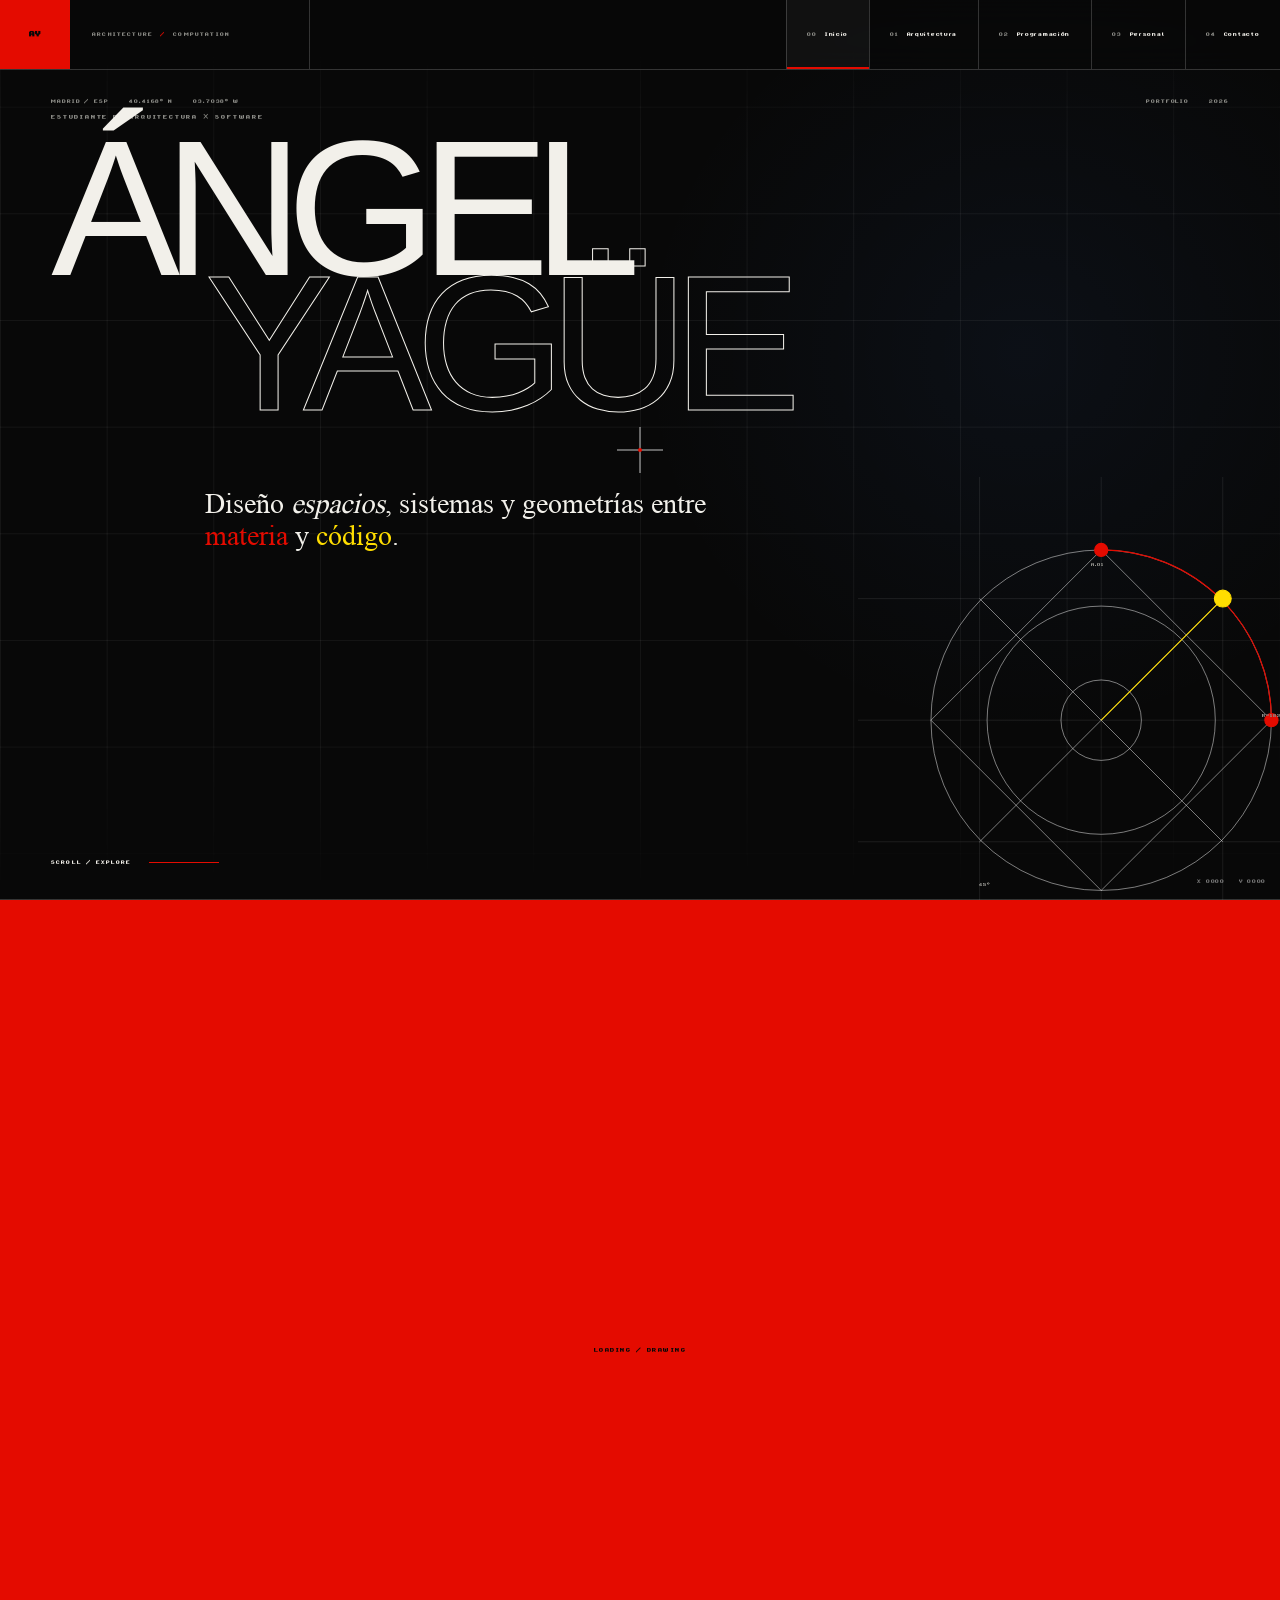
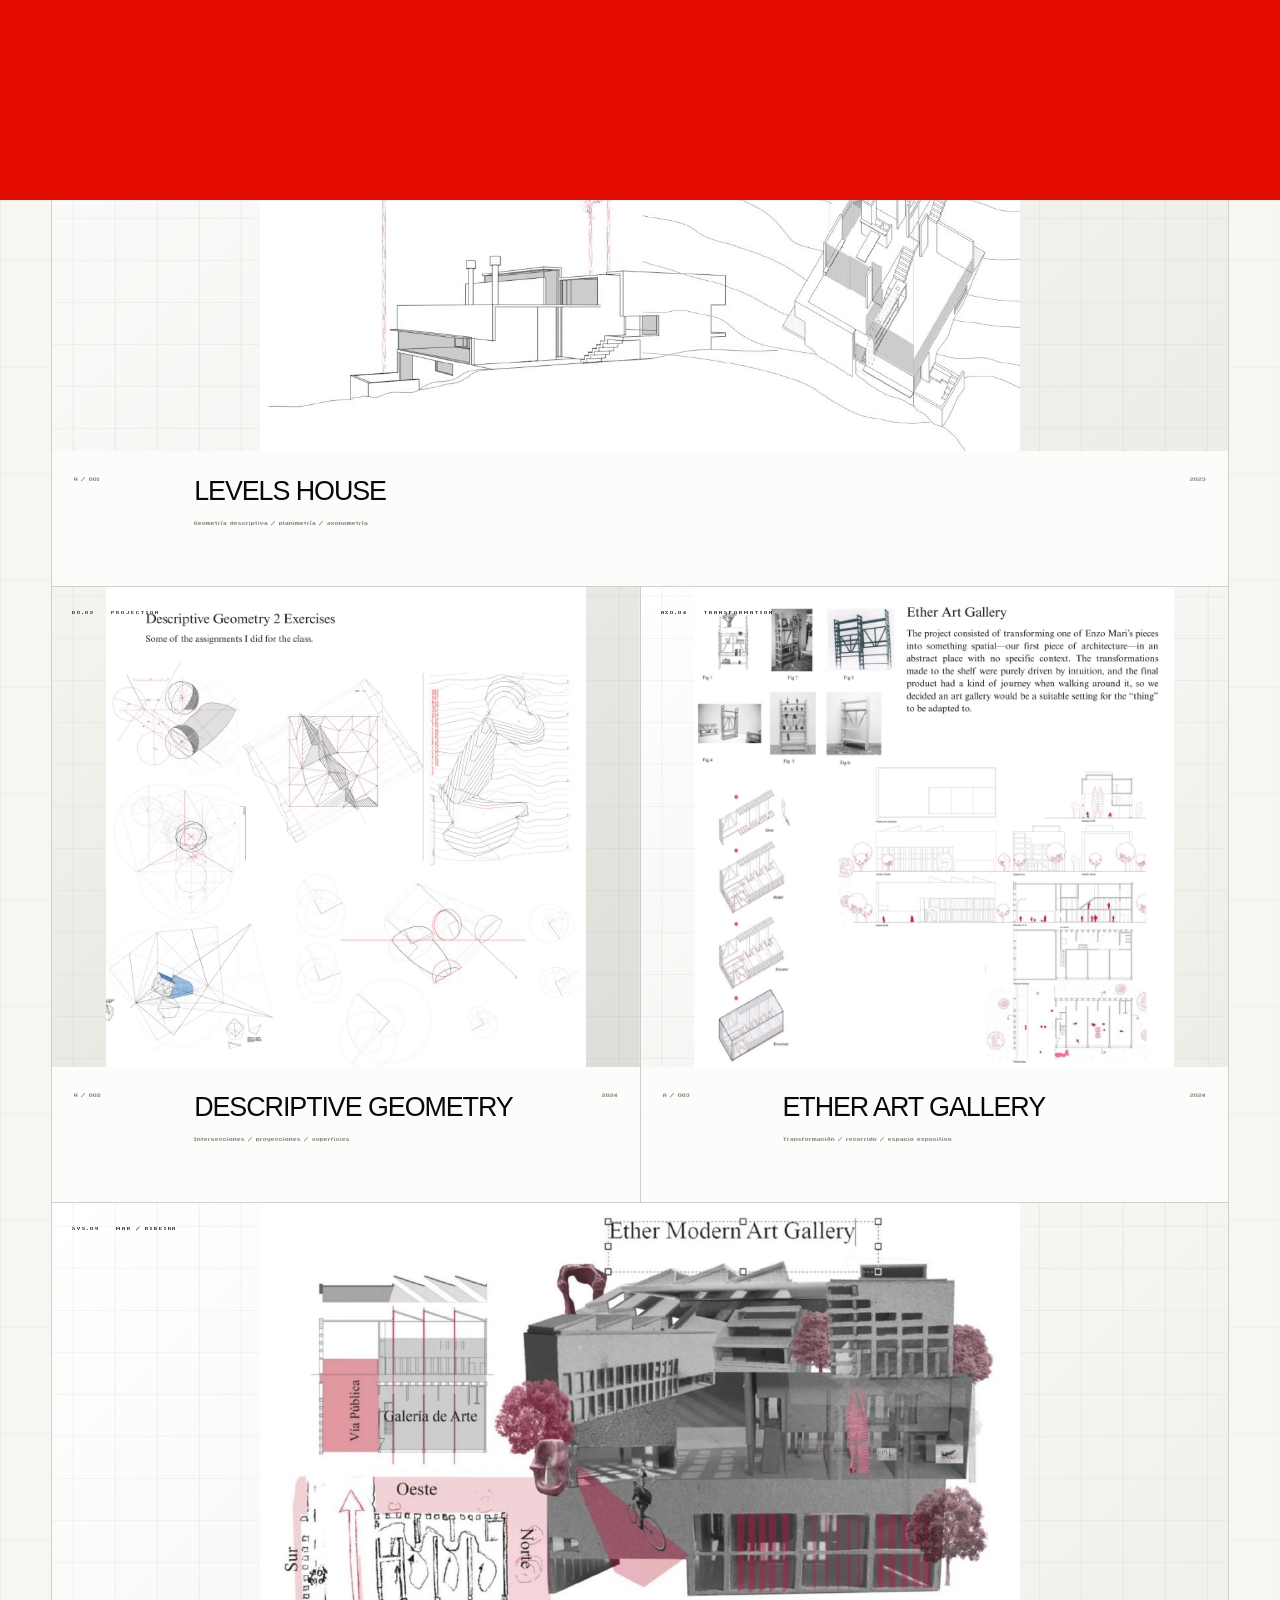
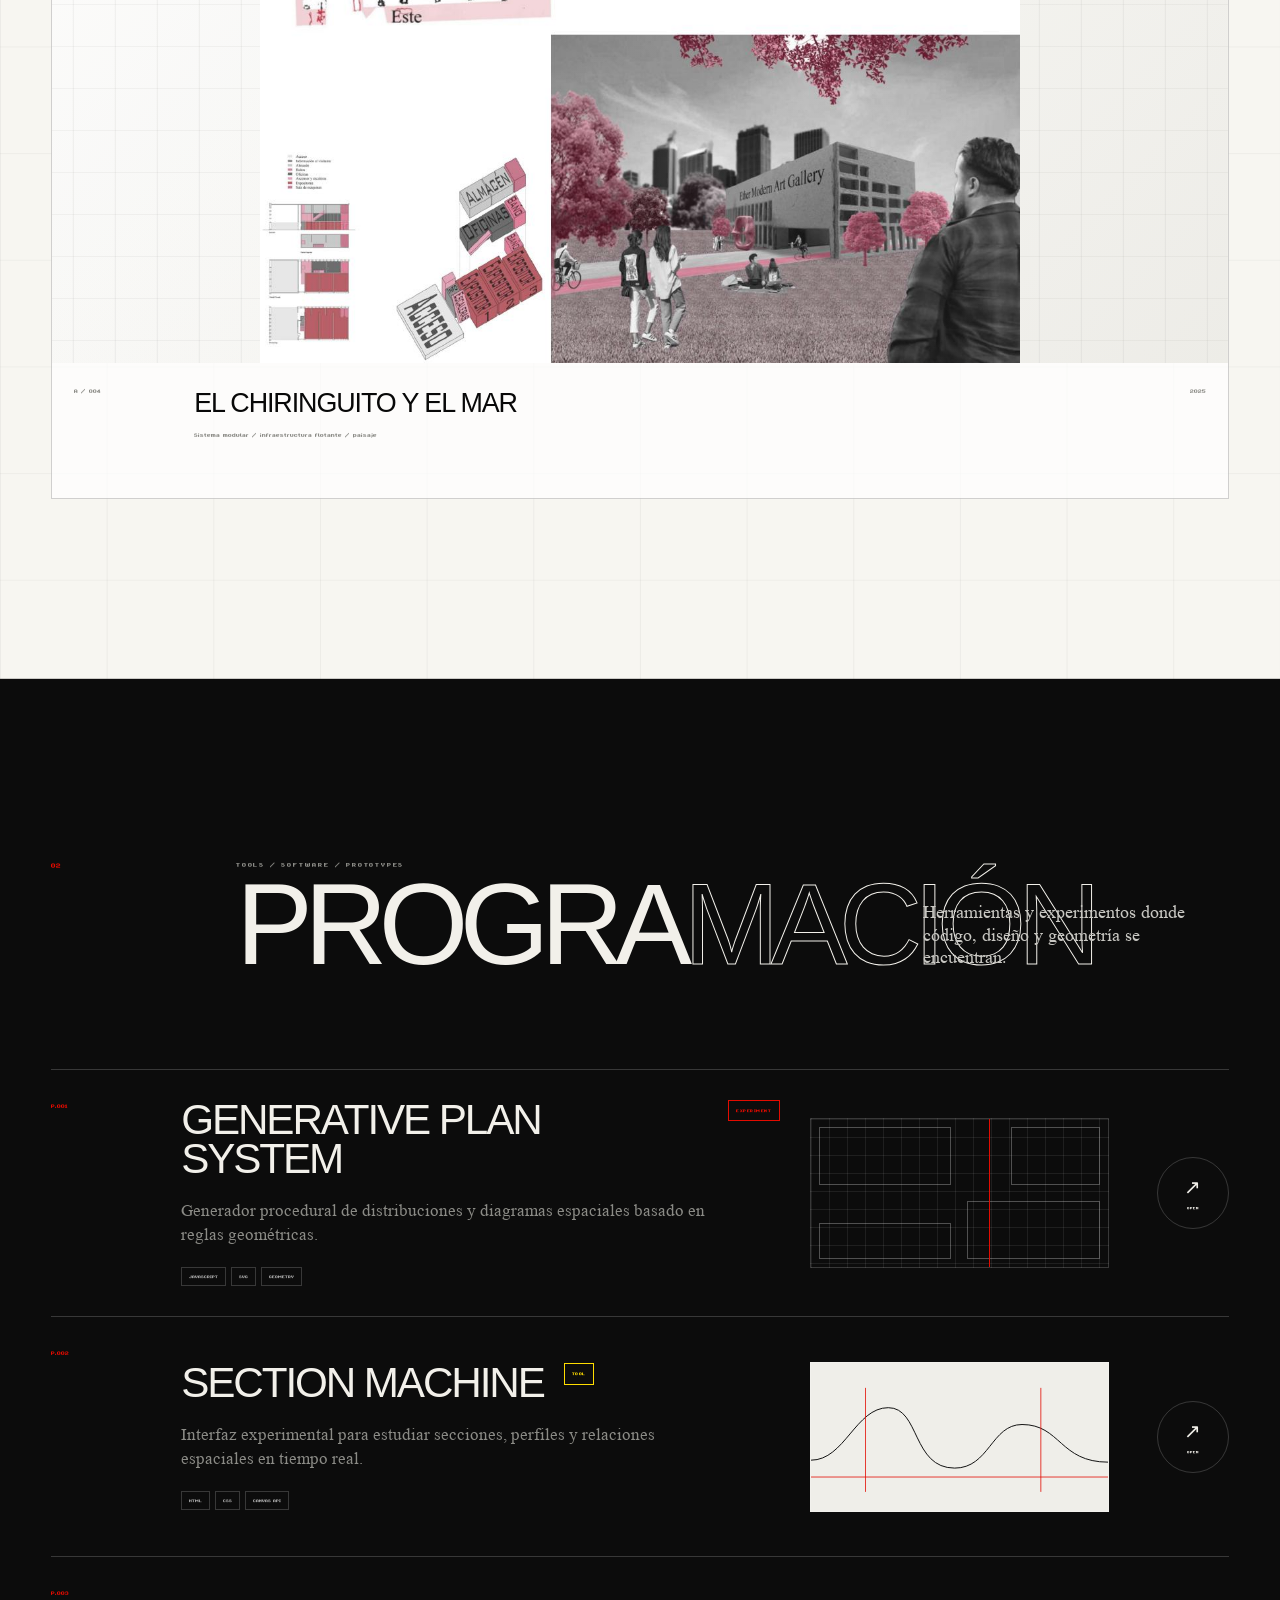
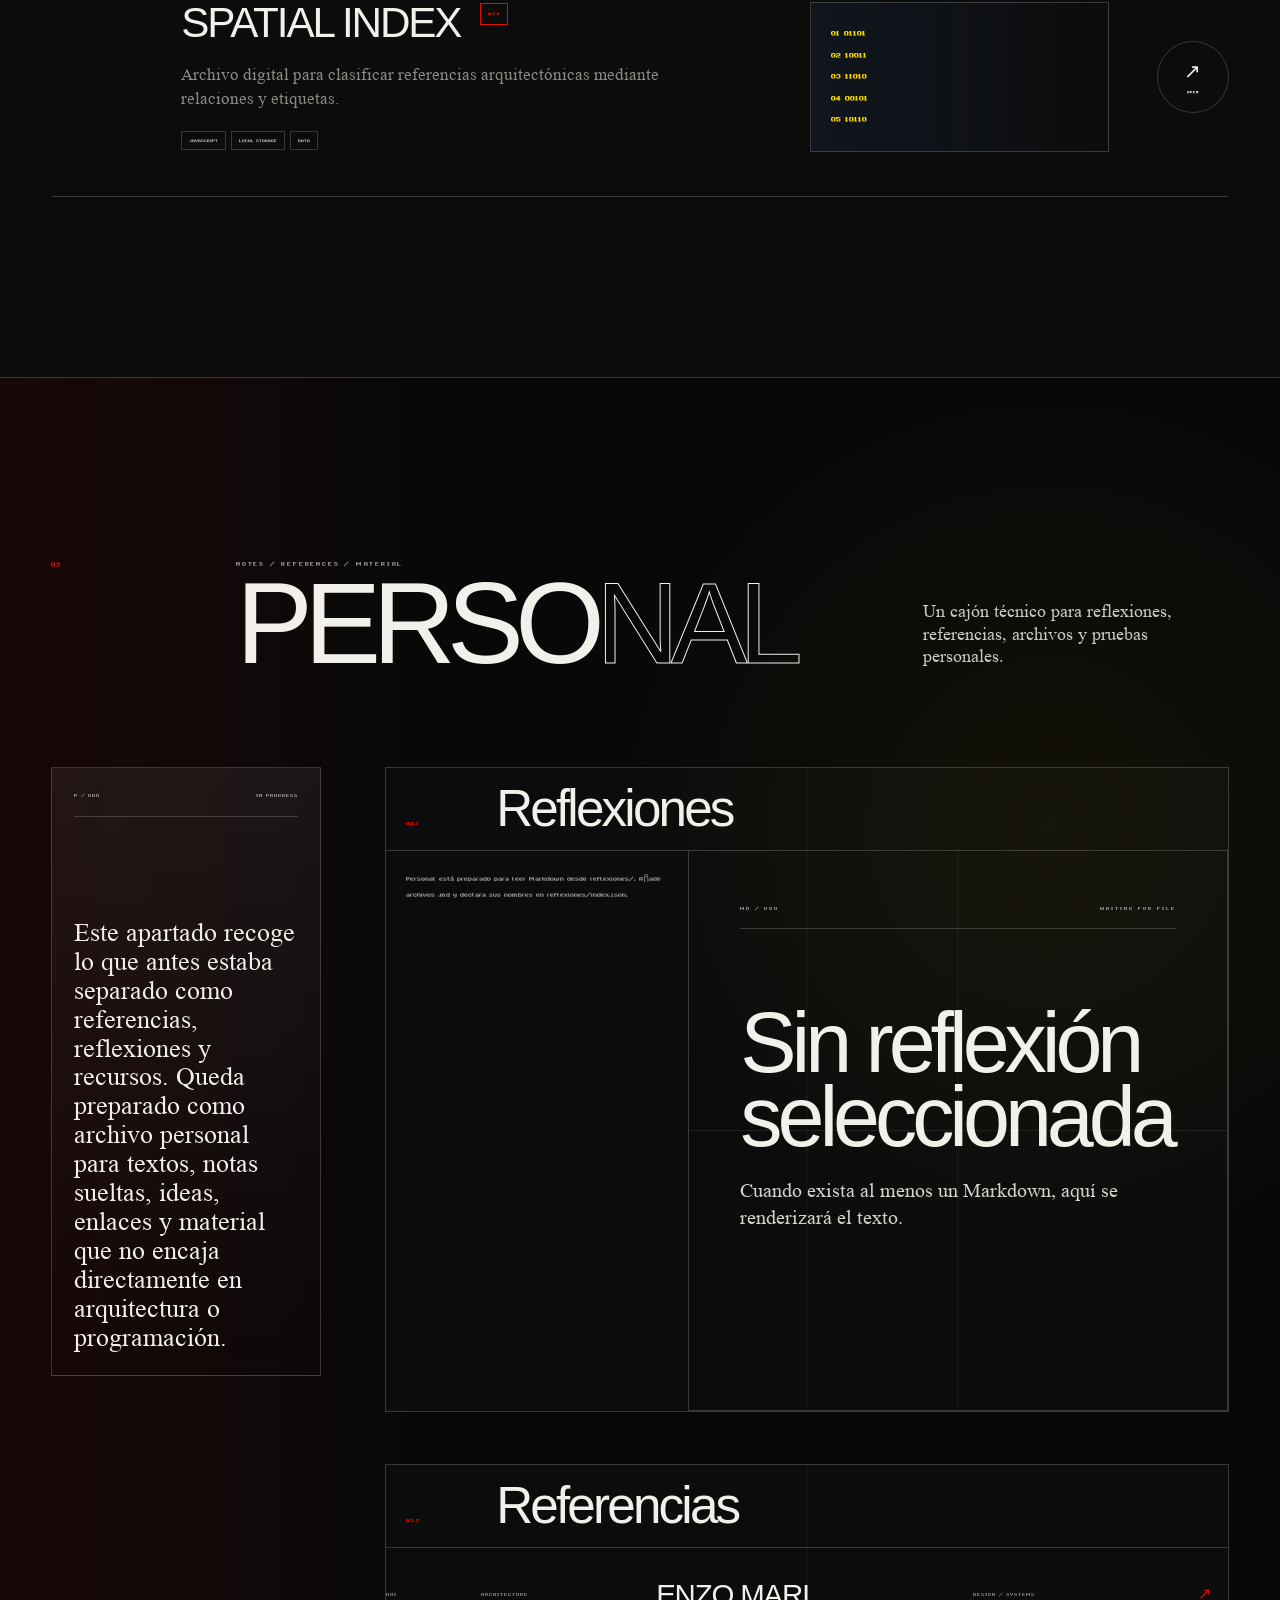
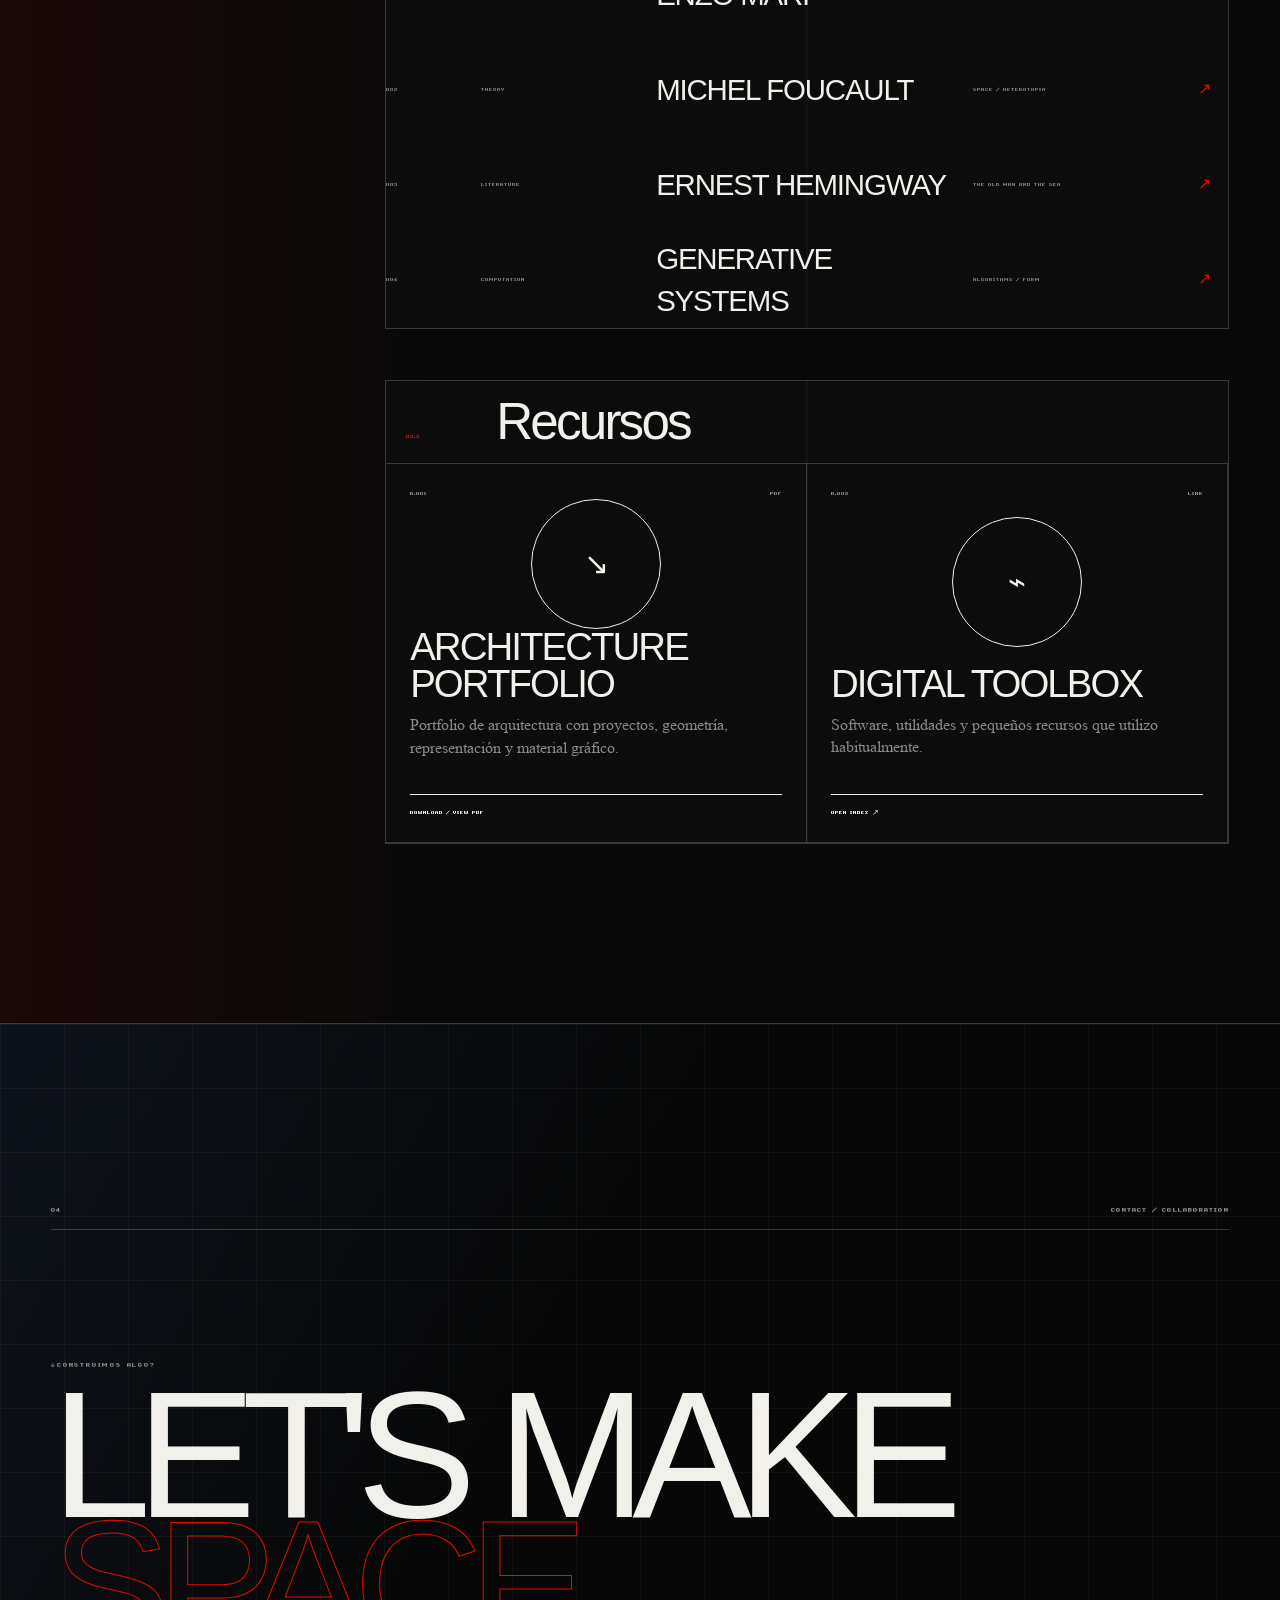
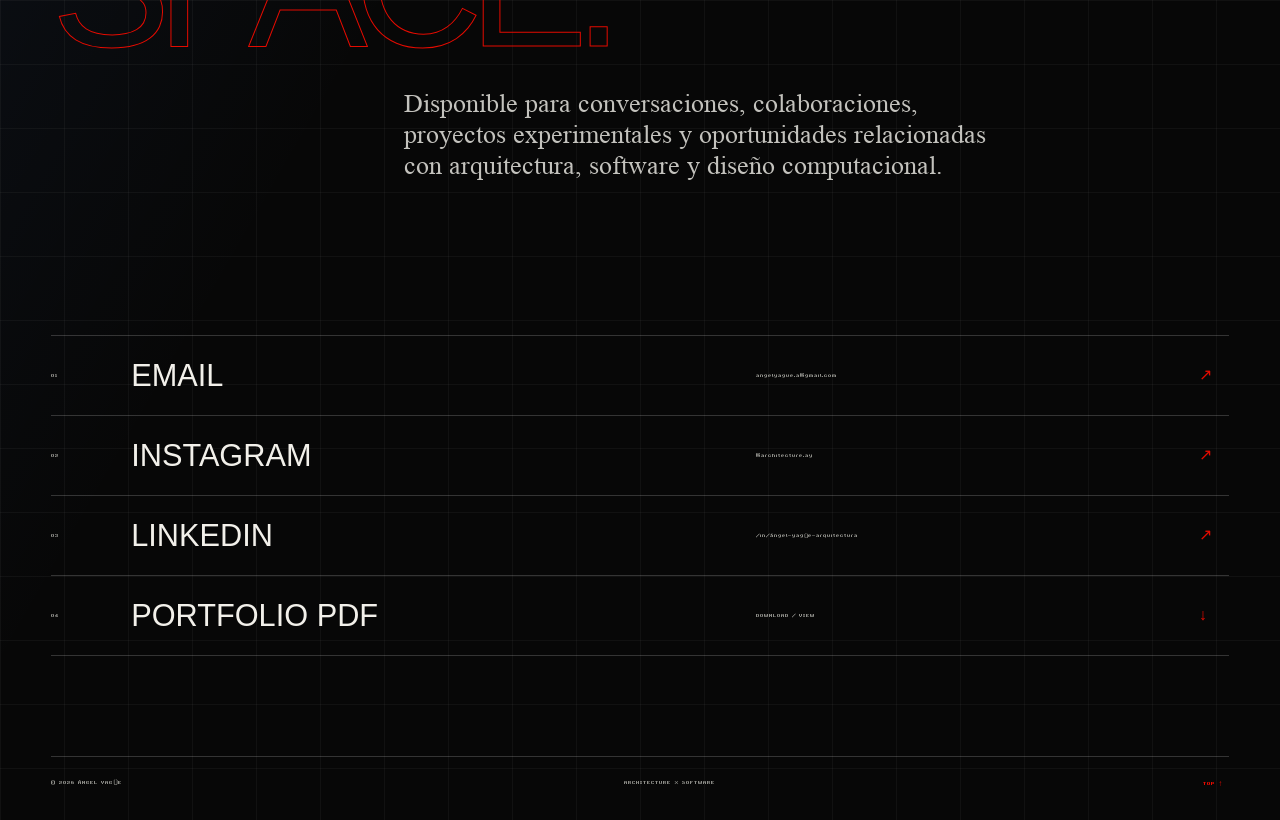
==== commit 1ebe324a: "minor changes" ====
--- a/index.html
+++ b/index.html
@@ -72,23 +72,13 @@
         Programación
       </a>
 
-      <a href="#referencias" class="nav-link">
+      <a href="#personal" class="nav-link">
         <span>03</span>
-        Referencias
+        Personal
       </a>
 
-      <a href="#reflexiones" class="nav-link">
+      <a href="#contacto" class="nav-link">
         <span>04</span>
-        Reflexiones
-      </a>
-
-      <a href="#recursos" class="nav-link">
-        <span>05</span>
-        Recursos
-      </a>
-
-      <a href="#contacto" class="nav-link">
-        <span>06</span>
         Contacto
       </a>
     </nav>
@@ -176,71 +166,10 @@
         <span class="diagram-label diagram-label--c">45°</span>
       </div>
 
-      <a class="scroll-indicator magnetic" href="#perfil">
+      <a class="scroll-indicator magnetic" href="#arquitectura">
         <span>SCROLL / EXPLORE</span>
         <span class="scroll-indicator__line"></span>
       </a>
-    </section>
-
-    <!-- =========================================================
-         PROFILE / MANIFESTO
-    ========================================================== -->
-    <section class="manifesto section" id="perfil">
-      <div class="section-marker reveal">
-        <span>00.1</span>
-        <span>PROFILE / STATEMENT</span>
-      </div>
-
-      <div class="manifesto__layout">
-        <div class="manifesto__technical reveal">
-          <span>SUBJECT</span>
-          <strong>SPACE</strong>
-
-          <span>PROCESS</span>
-          <strong>ITERATION</strong>
-
-          <span>MEDIUM</span>
-          <strong>MATTER / CODE</strong>
-
-          <span>STATUS</span>
-          <strong class="status-online">IN DEVELOPMENT</strong>
-        </div>
-
-        <p class="manifesto__copy reveal">
-          Me interesa la arquitectura como
-          <span>construcción de sistemas</span>
-          y el software como
-          <span>construcción de espacios.</span>
-          Trabajo entre representación, geometría,
-          interfaces, prototipos y procesos computacionales.
-        </p>
-      </div>
-
-      <div class="ticker" aria-hidden="true">
-        <div class="ticker__track">
-          <span>ARCHITECTURE</span>
-          <i>×</i>
-          <span>GEOMETRY</span>
-          <i>×</i>
-          <span>SOFTWARE</span>
-          <i>×</i>
-          <span>SPACE</span>
-          <i>×</i>
-          <span>COMPUTATION</span>
-          <i>×</i>
-
-          <span>ARCHITECTURE</span>
-          <i>×</i>
-          <span>GEOMETRY</span>
-          <i>×</i>
-          <span>SOFTWARE</span>
-          <i>×</i>
-          <span>SPACE</span>
-          <i>×</i>
-          <span>COMPUTATION</span>
-          <i>×</i>
-        </div>
-      </div>
     </section>
 
     <!-- =========================================================
@@ -529,198 +458,163 @@
     </section>
 
     <!-- =========================================================
-         REFERENCES
+         PERSONAL
     ========================================================== -->
-    <section class="references-section section" id="referencias">
+    <section class="personal-section section" id="personal">
       <header class="section-heading reveal">
         <div class="section-heading__number">03</div>
 
         <div>
-          <p class="eyebrow">READING / PEOPLE / IDEAS</p>
+          <p class="eyebrow">NOTES / REFERENCES / MATERIAL</p>
 
           <h2>
-            REFEREN<span>CIAS</span>
+            PERSO<span>NAL</span>
           </h2>
         </div>
 
         <p class="section-heading__description">
-          Un archivo vivo de personas, textos,
-          edificios e ideas.
+          Un cajón técnico para reflexiones,
+          referencias, archivos y pruebas personales.
         </p>
       </header>
 
-      <div class="reference-index">
-        <a href="#" class="reference-row reveal">
-          <span class="reference-row__number">001</span>
-          <span class="reference-row__type">ARCHITECTURE</span>
-          <strong>ENZO MARI</strong>
-          <span class="reference-row__meta">DESIGN / SYSTEMS</span>
-          <span class="reference-row__arrow">↗</span>
-        </a>
-
-        <a href="#" class="reference-row reveal">
-          <span class="reference-row__number">002</span>
-          <span class="reference-row__type">THEORY</span>
-          <strong>MICHEL FOUCAULT</strong>
-          <span class="reference-row__meta">SPACE / HETEROTOPIA</span>
-          <span class="reference-row__arrow">↗</span>
-        </a>
-
-        <a href="#" class="reference-row reveal">
-          <span class="reference-row__number">003</span>
-          <span class="reference-row__type">LITERATURE</span>
-          <strong>ERNEST HEMINGWAY</strong>
-          <span class="reference-row__meta">THE OLD MAN AND THE SEA</span>
-          <span class="reference-row__arrow">↗</span>
-        </a>
-
-        <a href="#" class="reference-row reveal">
-          <span class="reference-row__number">004</span>
-          <span class="reference-row__type">COMPUTATION</span>
-          <strong>GENERATIVE SYSTEMS</strong>
-          <span class="reference-row__meta">ALGORITHMS / FORM</span>
-          <span class="reference-row__arrow">↗</span>
-        </a>
-
-        <a href="#" class="reference-row reveal">
-          <span class="reference-row__number">005</span>
-          <span class="reference-row__type">ARCHIVE</span>
-          <strong>GEOMETRIC NOTES</strong>
-          <span class="reference-row__meta">ONGOING COLLECTION</span>
-          <span class="reference-row__arrow">↗</span>
-        </a>
-      </div>
-    </section>
-
-    <!-- =========================================================
-         REFLECTIONS
-    ========================================================== -->
-    <section class="reflections-section section" id="reflexiones">
-      <header class="section-heading reveal">
-        <div class="section-heading__number">04</div>
-
-        <div>
-          <p class="eyebrow">CRITICAL TEXTS / NOTES / FRIKADAS</p>
-
-          <h2>
-            REFLE<span>XIONES</span>
-          </h2>
+      <div class="personal-board">
+        <aside class="personal-board__index reveal">
+          <div class="personal-board__tag">
+            <span>P / 000</span>
+            <span>IN PROGRESS</span>
+          </div>
+
+          <p>
+            Este apartado recoge lo que antes estaba separado como
+            referencias, reflexiones y recursos. Queda preparado como archivo
+            personal para textos, notas sueltas, ideas, enlaces y material
+            que no encaja directamente en arquitectura o programación.
+          </p>
+        </aside>
+
+        <div class="personal-board__main">
+          <section class="personal-panel personal-panel--reflections reveal" aria-labelledby="personal-reflections-title">
+            <div class="personal-panel__header">
+              <span>03.1</span>
+              <h3 id="personal-reflections-title">Reflexiones</h3>
+            </div>
+
+            <div class="reflections-layout">
+              <div class="reflections-index" data-reflections-index>
+                <p class="reflections-empty">Añade archivos `.md` en `reflexiones/` y declara sus nombres en `reflexiones/index.json`.</p>
+              </div>
+
+              <article class="reflection-reader" data-reflection-reader>
+                <div class="reflection-reader__meta">
+                  <span>MD / 000</span>
+                  <span>WAITING FOR FILE</span>
+                </div>
+
+                <div class="reflection-reader__body">
+                  <h3>Sin reflexión seleccionada</h3>
+                  <p>Cuando exista al menos un Markdown, aquí se renderizará el texto.</p>
+                </div>
+              </article>
+            </div>
+          </section>
+
+          <section class="personal-panel personal-panel--references reveal" aria-labelledby="personal-references-title">
+            <div class="personal-panel__header">
+              <span>03.2</span>
+              <h3 id="personal-references-title">Referencias</h3>
+            </div>
+
+            <div class="reference-index">
+              <a href="#" class="reference-row">
+                <span class="reference-row__number">001</span>
+                <span class="reference-row__type">ARCHITECTURE</span>
+                <strong>ENZO MARI</strong>
+                <span class="reference-row__meta">DESIGN / SYSTEMS</span>
+                <span class="reference-row__arrow">↗</span>
+              </a>
+
+              <a href="#" class="reference-row">
+                <span class="reference-row__number">002</span>
+                <span class="reference-row__type">THEORY</span>
+                <strong>MICHEL FOUCAULT</strong>
+                <span class="reference-row__meta">SPACE / HETEROTOPIA</span>
+                <span class="reference-row__arrow">↗</span>
+              </a>
+
+              <a href="#" class="reference-row">
+                <span class="reference-row__number">003</span>
+                <span class="reference-row__type">LITERATURE</span>
+                <strong>ERNEST HEMINGWAY</strong>
+                <span class="reference-row__meta">THE OLD MAN AND THE SEA</span>
+                <span class="reference-row__arrow">↗</span>
+              </a>
+
+              <a href="#" class="reference-row">
+                <span class="reference-row__number">004</span>
+                <span class="reference-row__type">COMPUTATION</span>
+                <strong>GENERATIVE SYSTEMS</strong>
+                <span class="reference-row__meta">ALGORITHMS / FORM</span>
+                <span class="reference-row__arrow">↗</span>
+              </a>
+            </div>
+          </section>
+
+          <section class="personal-panel personal-panel--resources reveal" aria-labelledby="personal-resources-title">
+            <div class="personal-panel__header">
+              <span>03.3</span>
+              <h3 id="personal-resources-title">Recursos</h3>
+            </div>
+
+            <div class="resource-grid">
+              <a href="web_documents/ARCHITECTURE_PORTFOLIO_ÁNGEL_YAGÜE.pdf" target="_blank" rel="noopener noreferrer" class="resource-card">
+                <div class="resource-card__top">
+                  <span>R.001</span>
+                  <span>PDF</span>
+                </div>
+
+                <div class="resource-card__symbol">
+                  ↘
+                </div>
+
+                <div>
+                  <h3>ARCHITECTURE PORTFOLIO</h3>
+                  <p>
+                    Portfolio de arquitectura con proyectos,
+                    geometría, representación y material gráfico.
+                  </p>
+                </div>
+
+                <span class="resource-card__footer">
+                  DOWNLOAD / VIEW PDF
+                </span>
+              </a>
+
+              <a href="#" class="resource-card">
+                <div class="resource-card__top">
+                  <span>R.002</span>
+                  <span>LINK</span>
+                </div>
+
+                <div class="resource-card__symbol">
+                  ⌁
+                </div>
+
+                <div>
+                  <h3>DIGITAL TOOLBOX</h3>
+                  <p>
+                    Software, utilidades y pequeños recursos
+                    que utilizo habitualmente.
+                  </p>
+                </div>
+
+                <span class="resource-card__footer">
+                  OPEN INDEX ↗
+                </span>
+              </a>
+            </div>
+          </section>
         </div>
-
-        <p class="section-heading__description">
-          Archivo de textos propios cargados desde Markdown.
-        </p>
-      </header>
-
-      <div class="reflections-layout">
-        <div class="reflections-index" data-reflections-index>
-          <p class="reflections-empty">Añade archivos `.md` en `reflexiones/` y declara sus nombres en `reflexiones/index.json`.</p>
-        </div>
-
-        <article class="reflection-reader" data-reflection-reader>
-          <div class="reflection-reader__meta">
-            <span>MD / 000</span>
-            <span>WAITING FOR FILE</span>
-          </div>
-
-          <div class="reflection-reader__body">
-            <h3>Sin reflexión seleccionada</h3>
-            <p>Cuando exista al menos un Markdown, aquí se renderizará el texto.</p>
-          </div>
-        </article>
-      </div>
-    </section>
-
-    <!-- =========================================================
-         RESOURCES
-    ========================================================== -->
-    <section class="resources-section section" id="recursos">
-      <header class="section-heading reveal">
-        <div class="section-heading__number">05</div>
-
-        <div>
-          <p class="eyebrow">OPEN FILES / LINKS / MATERIAL</p>
-
-          <h2>
-            RECUR<span>SOS</span>
-          </h2>
-        </div>
-
-        <p class="section-heading__description">
-          Pequeñas herramientas, documentos y
-          archivos de trabajo.
-        </p>
-      </header>
-
-      <div class="resource-grid">
-        <a href="web_documents/ARCHITECTURE_PORTFOLIO_ÁNGEL_YAGÜE.pdf" target="_blank" rel="noopener noreferrer" class="resource-card reveal">
-          <div class="resource-card__top">
-            <span>R.001</span>
-            <span>PDF</span>
-          </div>
-
-          <div class="resource-card__symbol">
-            ↘
-          </div>
-
-          <div>
-            <h3>ARCHITECTURE PORTFOLIO</h3>
-            <p>
-              Portfolio de arquitectura con proyectos,
-              geometría, representación y material gráfico.
-            </p>
-          </div>
-
-          <span class="resource-card__footer">
-            DOWNLOAD / VIEW PDF
-          </span>
-        </a>
-
-        <a href="#" class="resource-card reveal">
-          <div class="resource-card__top">
-            <span>R.002</span>
-            <span>LINK</span>
-          </div>
-
-          <div class="resource-card__symbol">
-            ⌁
-          </div>
-
-          <div>
-            <h3>DIGITAL TOOLBOX</h3>
-            <p>
-              Software, utilidades y pequeños recursos
-              que utilizo habitualmente.
-            </p>
-          </div>
-
-          <span class="resource-card__footer">
-            OPEN INDEX ↗
-          </span>
-        </a>
-
-        <a href="#" class="resource-card reveal">
-          <div class="resource-card__top">
-            <span>R.003</span>
-            <span>CODE</span>
-          </div>
-
-          <div class="resource-card__symbol">
-            &lt;/&gt;
-          </div>
-
-          <div>
-            <h3>CODE SKETCHES</h3>
-            <p>
-              Experimentos incompletos, algoritmos,
-              interfaces y pruebas gráficas.
-            </p>
-          </div>
-
-          <span class="resource-card__footer">
-            GITHUB ↗
-          </span>
-        </a>
       </div>
     </section>
 
@@ -731,7 +625,7 @@
       <div class="contact-section__grid" aria-hidden="true"></div>
 
       <div class="section-marker reveal">
-        <span>06</span>
+        <span>04</span>
         <span>CONTACT / COLLABORATION</span>
       </div>
 
--- a/styles.css
+++ b/styles.css
@@ -128,6 +128,7 @@
   [role="button"],
   .magnetic,
   .project,
+  .personal-panel,
   .reference-row,
   .resource-card,
   .reflection-link {
@@ -865,22 +866,52 @@
 ========================================================= */
 
 .projects-section {
-  border-bottom: 1px solid var(--line);
+  border-bottom: 1px solid rgba(0, 0, 0, 0.18);
+
+  background:
+    linear-gradient(
+      to right,
+      rgba(0, 0, 0, 0.045) 1px,
+      transparent 1px
+    ),
+    linear-gradient(
+      to bottom,
+      rgba(0, 0, 0, 0.035) 1px,
+      transparent 1px
+    ),
+    #f7f6f1;
+
+  background-size:
+    calc(100vw / 12)
+    calc(100vw / 12);
+
+  color: var(--black);
+}
+
+.projects-section .section-heading h2 span {
+  -webkit-text-stroke-color: var(--black);
+}
+
+.projects-section .eyebrow,
+.projects-section .section-heading__description {
+  color: #696965;
 }
 
 .architecture-grid {
   display: grid;
   grid-template-columns: repeat(2, 1fr);
 
-  border-top: 1px solid var(--line);
-  border-left: 1px solid var(--line);
+  background: rgba(255, 255, 255, 0.72);
+
+  border-top: 1px solid rgba(0, 0, 0, 0.18);
+  border-left: 1px solid rgba(0, 0, 0, 0.18);
 }
 
 .project {
   min-width: 0;
 
-  border-right: 1px solid var(--line);
-  border-bottom: 1px solid var(--line);
+  border-right: 1px solid rgba(0, 0, 0, 0.18);
+  border-bottom: 1px solid rgba(0, 0, 0, 0.18);
 }
 
 .project--wide {
@@ -900,10 +931,22 @@
 
   background:
     linear-gradient(
+      to right,
+      rgba(0, 0, 0, 0.05) 1px,
+      transparent 1px
+    ),
+    linear-gradient(
+      to bottom,
+      rgba(0, 0, 0, 0.04) 1px,
+      transparent 1px
+    ),
+    linear-gradient(
       135deg,
-      #151515,
-      #090909
+      #ffffff,
+      #ecebe5
     );
+
+  background-size: 42px 42px, 42px 42px, auto;
 }
 
 .project--wide .project__visual {
@@ -913,27 +956,48 @@
 .project__visual--image {
   background-image:
     linear-gradient(
-      rgba(0, 0, 0, 0.2),
-      rgba(0, 0, 0, 0.2)
+      rgba(255, 255, 255, 0.08),
+      rgba(255, 255, 255, 0.08)
     ),
     var(--project-image),
     linear-gradient(
+      to right,
+      rgba(0, 0, 0, 0.055) 1px,
+      transparent 1px
+    ),
+    linear-gradient(
+      to bottom,
+      rgba(0, 0, 0, 0.04) 1px,
+      transparent 1px
+    ),
+    linear-gradient(
       135deg,
-      #151515,
-      #090909
+      #ffffff,
+      #ecebe5
     );
 
-  background-size: cover;
+  background-repeat: no-repeat, no-repeat, repeat, repeat, no-repeat;
+  background-size: auto, contain, 42px 42px, 42px 42px, auto;
   background-position: center;
 }
 
 .project__visual--light {
   background-image:
     linear-gradient(
-      rgba(241, 240, 235, 0.25),
-      rgba(241, 240, 235, 0.25)
+      rgba(255, 255, 255, 0.12),
+      rgba(255, 255, 255, 0.12)
     ),
     var(--project-image),
+    linear-gradient(
+      to right,
+      rgba(0, 0, 0, 0.055) 1px,
+      transparent 1px
+    ),
+    linear-gradient(
+      to bottom,
+      rgba(0, 0, 0, 0.04) 1px,
+      transparent 1px
+    ),
     linear-gradient(
       135deg,
       #f4f3ee,
@@ -951,13 +1015,13 @@
     linear-gradient(
       to right,
       transparent 49.85%,
-      rgba(255, 255, 255, 0.15) 50%,
+      rgba(228, 11, 0, 0.55) 50%,
       transparent 50.15%
     ),
     linear-gradient(
       to bottom,
       transparent 49.85%,
-      rgba(255, 255, 255, 0.15) 50%,
+      rgba(228, 11, 0, 0.55) 50%,
       transparent 50.15%
     );
 
@@ -972,11 +1036,13 @@
 
 .project__visual--image {
   transition:
-    background-size 900ms cubic-bezier(0.2, 0.7, 0, 1);
+    background-size 900ms cubic-bezier(0.2, 0.7, 0, 1),
+    filter 900ms cubic-bezier(0.2, 0.7, 0, 1);
 }
 
 .project:hover .project__visual--image {
-  background-size: auto, 104%, auto;
+  background-size: auto, min(102%, 980px), 42px 42px, 42px 42px, auto;
+  filter: contrast(1.03);
 }
 
 .project__coordinates {
@@ -992,7 +1058,7 @@
   font-size: 8px;
   letter-spacing: 0.12em;
 
-  color: rgba(255, 255, 255, 0.72);
+  color: rgba(0, 0, 0, 0.7);
 }
 
 .project__coordinates--dark {
@@ -1013,8 +1079,17 @@
 }
 
 .project:hover .project__information {
-  background: var(--white);
-  color: var(--black);
+  background: var(--black);
+  color: var(--white);
+}
+
+.project:hover .project__information p {
+  color: #bab8b1;
+}
+
+.project:hover .project__number,
+.project:hover .project__year {
+  color: #8f8d87;
 }
 
 .project__number,
@@ -1045,11 +1120,7 @@
 
 
 .project__visual--ocean {
-  background-color: #326f85;
-  background-blend-mode:
-    multiply,
-    normal,
-    normal;
+  background-color: #f7f6f1;
 }
 
 
@@ -1291,8 +1362,132 @@
 
 
 /* =========================================================
-   REFERENCES
+   PERSONAL ARCHIVE
 ========================================================= */
+
+.personal-section {
+  border-bottom: 1px solid var(--line);
+
+  background:
+    linear-gradient(
+      90deg,
+      rgba(228, 11, 0, 0.08),
+      transparent 34%
+    ),
+    radial-gradient(
+      circle at 82% 20%,
+      rgba(255, 221, 0, 0.045),
+      transparent 28rem
+    ),
+    var(--black);
+}
+
+.personal-board {
+  display: grid;
+  grid-template-columns: minmax(210px, 0.32fr) minmax(0, 1fr);
+  gap: clamp(28px, 5vw, 72px);
+}
+
+.personal-board__index {
+  position: sticky;
+  top: 100px;
+  align-self: start;
+
+  min-height: 420px;
+  padding: 22px;
+
+  border: 1px solid var(--line);
+
+  background:
+    linear-gradient(
+      to bottom,
+      rgba(255, 255, 255, 0.06),
+      transparent
+    );
+}
+
+.personal-board__tag {
+  display: flex;
+  justify-content: space-between;
+  gap: 14px;
+
+  padding-bottom: 14px;
+  border-bottom: 1px solid var(--line);
+
+  font-family: var(--mono);
+  font-size: 8px;
+  color: var(--grey);
+}
+
+.personal-board__index p {
+  margin: clamp(46px, 8vw, 110px) 0 0;
+
+  font-family: var(--serif);
+  font-size: clamp(20px, 2vw, 31px);
+  line-height: 1.13;
+}
+
+.personal-board__main {
+  display: grid;
+  gap: clamp(28px, 4vw, 54px);
+}
+
+.personal-panel {
+  border: 1px solid var(--line);
+
+  background:
+    linear-gradient(
+      to right,
+      transparent 49.9%,
+      rgba(255, 255, 255, 0.06) 50%,
+      transparent 50.1%
+    ),
+    rgba(255, 255, 255, 0.018);
+}
+
+.personal-panel__header {
+  display: grid;
+  grid-template-columns: 70px 1fr;
+  align-items: baseline;
+  gap: 20px;
+
+  padding: 18px 20px;
+  border-bottom: 1px solid var(--line);
+}
+
+.personal-panel__header span {
+  font-family: var(--mono);
+  font-size: 8px;
+  color: var(--red);
+}
+
+.personal-panel__header h3 {
+  margin: 0;
+
+  font-size: clamp(30px, 4vw, 72px);
+  font-weight: 500;
+  line-height: 0.9;
+  letter-spacing: -0.055em;
+}
+
+.personal-panel .reflections-layout,
+.personal-panel .reference-index,
+.personal-panel .resource-grid {
+  border-top: 0;
+}
+
+.personal-panel .reflections-layout {
+  border-left: 0;
+}
+
+.personal-panel .resource-grid {
+  grid-template-columns: repeat(2, 1fr);
+  border-left: 0;
+}
+
+.personal-panel .resource-card {
+  min-height: 360px;
+}
 
 .references-section {
   background: var(--white);
@@ -1936,6 +2131,17 @@
     grid-column: 2;
   }
 
+  .personal-board {
+    grid-template-columns: 1fr;
+  }
+
+  .personal-board__index {
+    position: relative;
+    top: auto;
+
+    min-height: auto;
+  }
+
   .software-project {
     grid-template-columns:
       70px
@@ -1953,6 +2159,10 @@
     grid-template-columns: 1fr 1fr;
   }
 
+  .personal-panel .resource-grid {
+    grid-template-columns: 1fr 1fr;
+  }
+
   .reflections-layout {
     grid-template-columns: 1fr;
   }
@@ -1963,6 +2173,10 @@
 
   .resource-card:last-child {
     grid-column: span 2;
+  }
+
+  .personal-panel .resource-card:last-child {
+    grid-column: span 1;
   }
 }
 
@@ -2116,6 +2330,27 @@
     height: 55px;
   }
 
+  .personal-board__index {
+    padding: 18px;
+  }
+
+  .personal-board__index p {
+    margin-top: 44px;
+    font-size: 22px;
+  }
+
+  .personal-panel__header {
+    grid-template-columns: 44px 1fr;
+    gap: 12px;
+
+    padding: 16px 0;
+  }
+
+  .personal-panel {
+    border-right: 0;
+    border-left: 0;
+  }
+
   .reference-row {
     grid-template-columns: 45px 1fr 20px;
     gap: 12px;
@@ -2146,6 +2381,10 @@
   }
 
   .resource-grid {
+    grid-template-columns: 1fr;
+  }
+
+  .personal-panel .resource-grid {
     grid-template-columns: 1fr;
   }
 
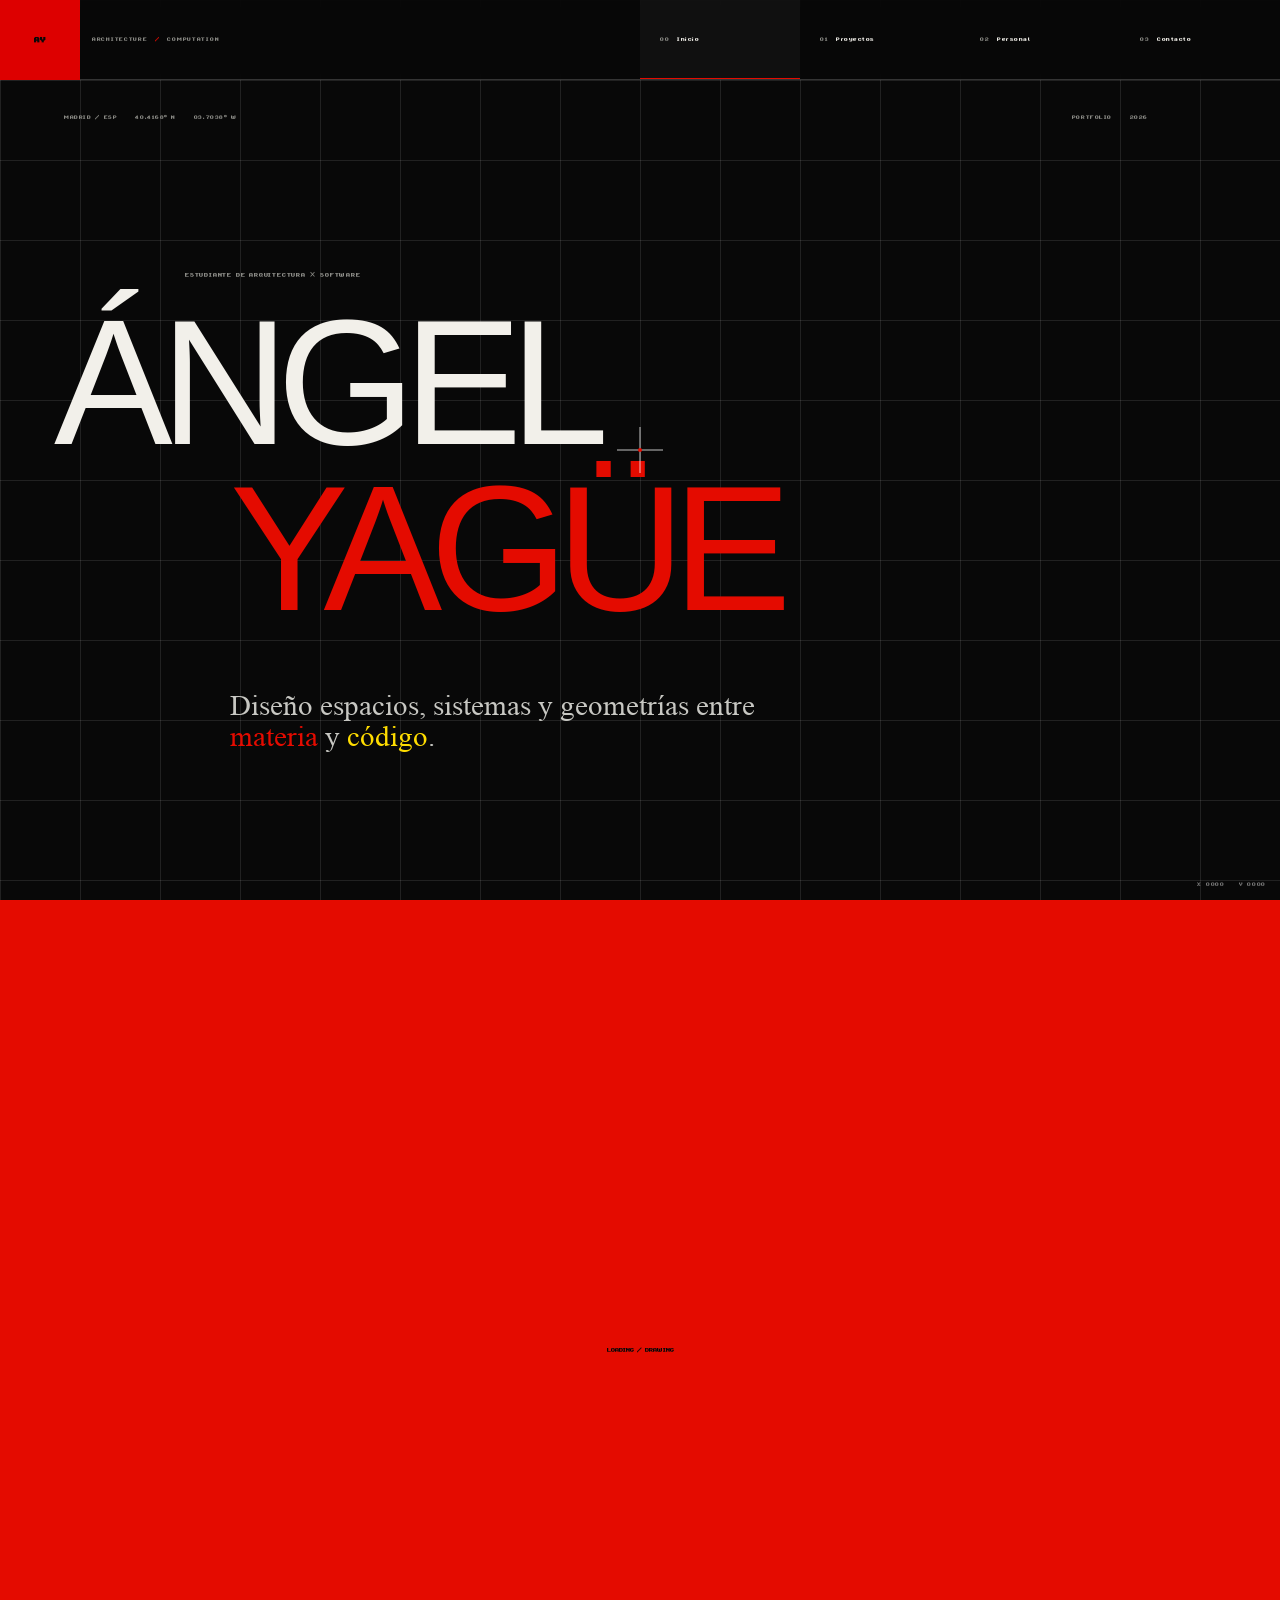
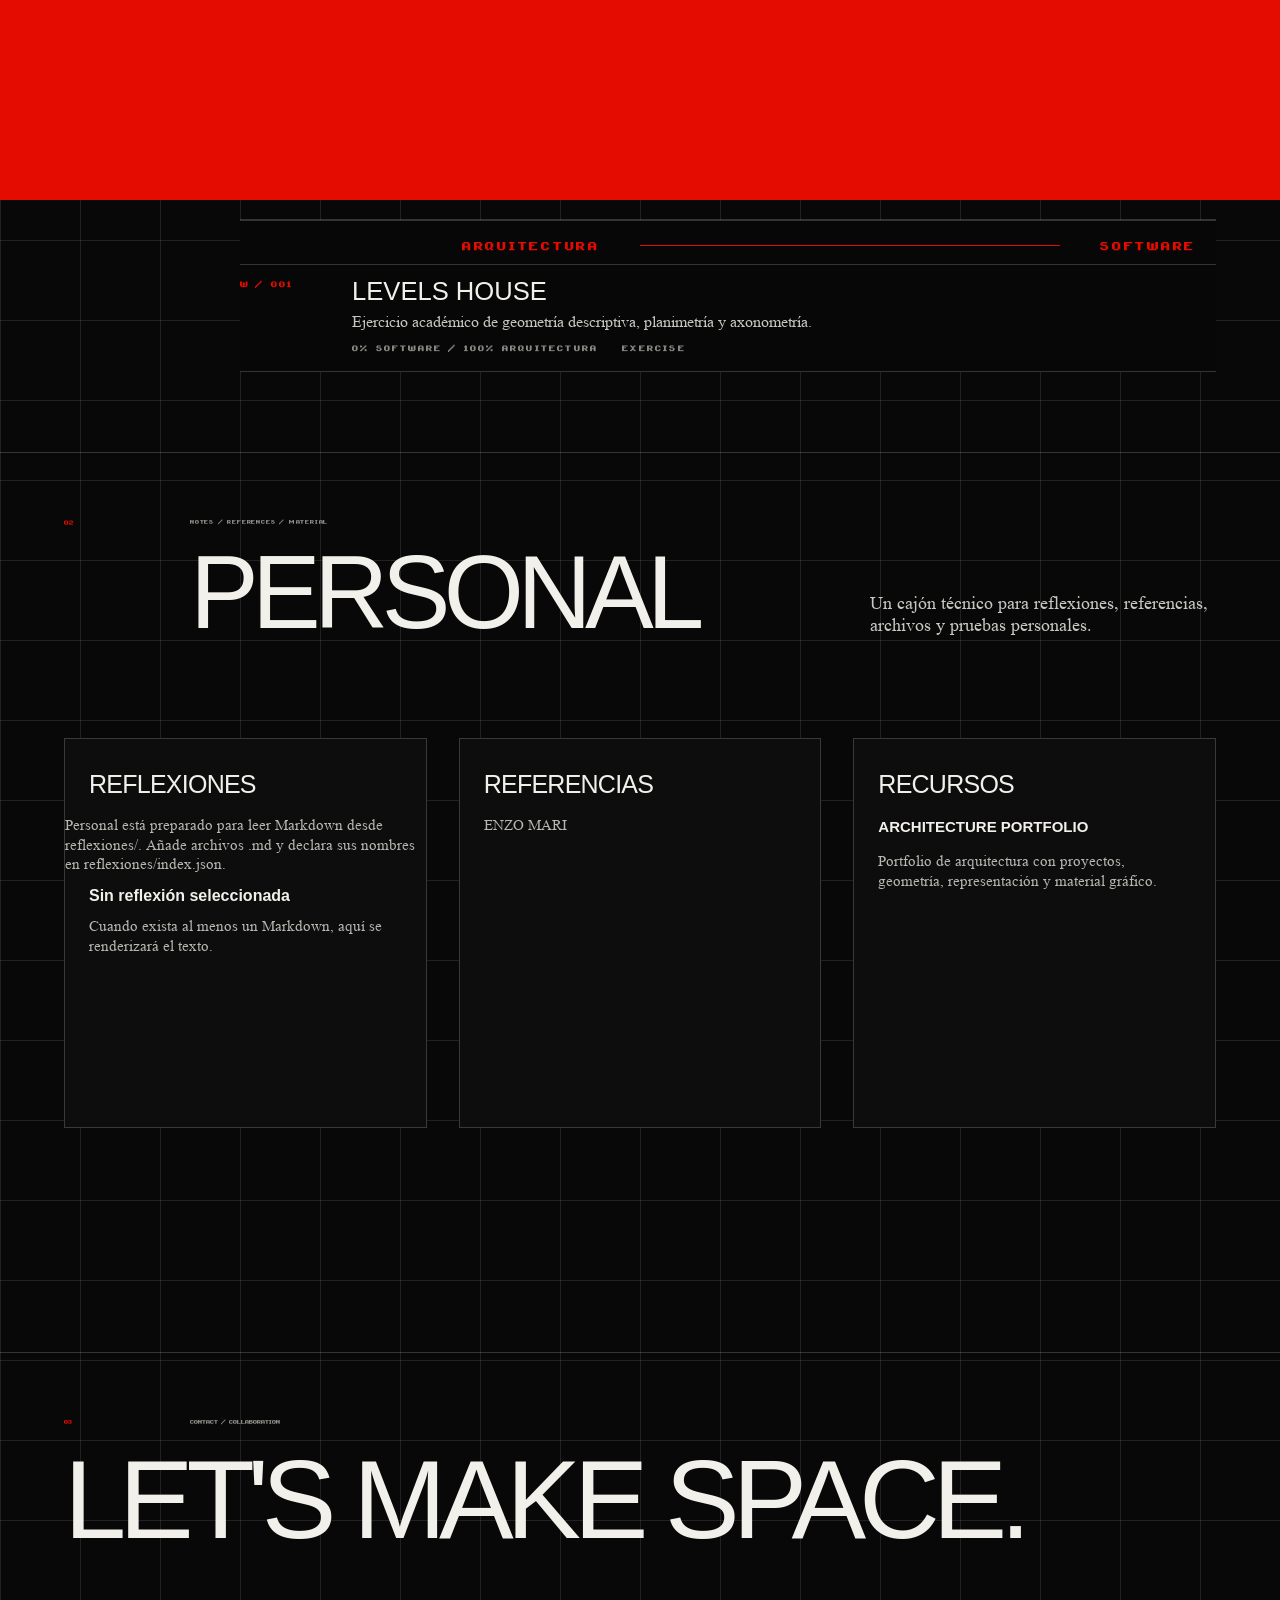
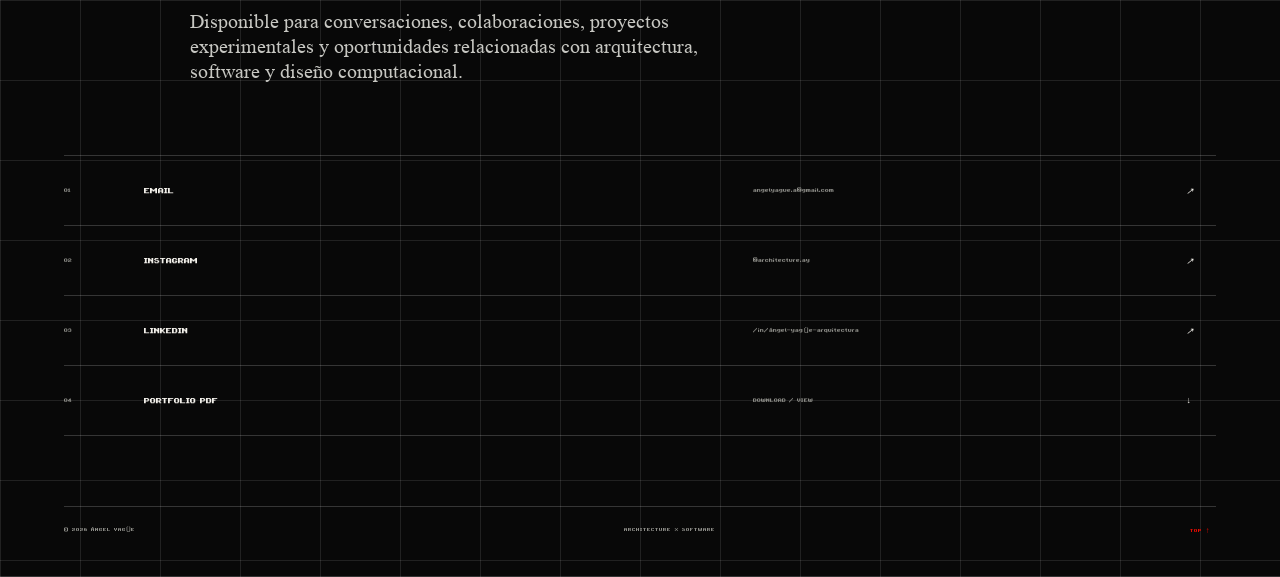
==== commit 9b6f48e6: "Índice conjunto de proyectos, pendientes páginas de proyecto" ====
--- a/index.html
+++ b/index.html
@@ -62,23 +62,18 @@
         Inicio
       </a>
 
-      <a href="#arquitectura" class="nav-link">
+      <a href="#proyectos" class="nav-link">
         <span>01</span>
-        Arquitectura
+        Proyectos
       </a>
 
-      <a href="#programacion" class="nav-link">
+      <a href="#personal" class="nav-link">
         <span>02</span>
-        Programación
-      </a>
-
-      <a href="#personal" class="nav-link">
-        <span>03</span>
         Personal
       </a>
 
       <a href="#contacto" class="nav-link">
-        <span>04</span>
+        <span>03</span>
         Contacto
       </a>
     </nav>
@@ -166,294 +161,85 @@
         <span class="diagram-label diagram-label--c">45°</span>
       </div>
 
-      <a class="scroll-indicator magnetic" href="#arquitectura">
+      <a class="scroll-indicator magnetic" href="#proyectos">
         <span>SCROLL / EXPLORE</span>
         <span class="scroll-indicator__line"></span>
       </a>
     </section>
 
     <!-- =========================================================
-         ARCHITECTURE
+         PROJECT SPECTRUM
     ========================================================== -->
-    <section class="projects-section section" id="arquitectura">
-      <header class="section-heading reveal">
+    <section class="project-spectrum section" id="proyectos">
+      <header class="section-heading section-heading--right reveal">
         <div class="section-heading__number">01</div>
 
         <div>
-          <p class="eyebrow">SELECTED WORK / BUILT + UNBUILT</p>
+          <p class="eyebrow">WORK INDEX / ARCHITECTURE × COMPUTATION</p>
 
           <h2>
-            ARQUI<span>TECTURA</span>
+            PROYECTOS
           </h2>
         </div>
 
         <p class="section-heading__description">
-          Espacio, representación, construcción y
-          experimentación material.
+          Una clasificación de trabajos y ejercicios según su posición
+          entre arquitectura, representación y software.
         </p>
       </header>
 
-      <div class="architecture-grid">
-        <article class="project project--wide reveal">
-          <a class="project__link" href="web_documents/ARCHITECTURE_PORTFOLIO_ÁNGEL_YAGÜE.pdf" target="_blank" rel="noopener noreferrer" aria-label="Abrir Levels House">
-            <div
-              class="project__visual project__visual--image"
-              style="--project-image: url('assets/architecture/levels-house.jpg');"
-            >
-              <div class="project__coordinates">
-                <span>AXO.01</span>
-                <span>1:100</span>
-              </div>
-            </div>
-
-            <div class="project__information">
-              <span class="project__number">A / 001</span>
-
-              <div>
-                <h3>LEVELS HOUSE</h3>
-                <p>
-                  Geometría descriptiva /
-                  planimetría /
-                  axonometría
-                </p>
-              </div>
-
-              <span class="project__year">2023</span>
-            </div>
-          </a>
-        </article>
-
-        <article class="project reveal">
-          <a class="project__link" href="web_documents/ARCHITECTURE_PORTFOLIO_ÁNGEL_YAGÜE.pdf" target="_blank" rel="noopener noreferrer" aria-label="Abrir Geometría Descriptiva">
-            <div
-              class="project__visual project__visual--image project__visual--light"
-              style="--project-image: url('assets/architecture/descriptive-geometry.jpg');"
-            >
-              <div class="project__coordinates project__coordinates--dark">
-                <span>DG.02</span>
-                <span>PROJECTION</span>
-              </div>
-            </div>
-
-            <div class="project__information">
-              <span class="project__number">A / 002</span>
-
-              <div>
-                <h3>DESCRIPTIVE GEOMETRY</h3>
-                <p>
-                  Intersecciones /
-                  proyecciones /
-                  superficies
-                </p>
-              </div>
-
-              <span class="project__year">2024</span>
-            </div>
-          </a>
-        </article>
-
-        <article class="project reveal">
-          <a class="project__link" href="web_documents/ARCHITECTURE_PORTFOLIO_ÁNGEL_YAGÜE.pdf" target="_blank" rel="noopener noreferrer" aria-label="Abrir Ether Gallery">
-            <div
-              class="project__visual project__visual--image"
-              style="--project-image: url('assets/architecture/ether-gallery.jpg');"
-            >
-              <div class="project__coordinates">
-                <span>AXO.04</span>
-                <span>TRANSFORMATION</span>
-              </div>
-            </div>
-
-            <div class="project__information">
-              <span class="project__number">A / 003</span>
-
-              <div>
-                <h3>ETHER ART GALLERY</h3>
-                <p>
-                  Transformación /
-                  recorrido /
-                  espacio expositivo
-                </p>
-              </div>
-
-              <span class="project__year">2024</span>
-            </div>
-          </a>
-        </article>
-
-        <article class="project project--wide reveal">
-          <a class="project__link" href="web_documents/ARCHITECTURE_PORTFOLIO_ÁNGEL_YAGÜE.pdf" target="_blank" rel="noopener noreferrer" aria-label="Abrir El Chiringuito y el Mar">
-            <div
-              class="project__visual project__visual--ocean project__visual--image"
-              style="--project-image: url('assets/architecture/chiringuito.jpg');"
-            >
-              <div class="project__coordinates">
-                <span>SYS.09</span>
-                <span>MAR / RIBEIRA</span>
-              </div>
-            </div>
-
-            <div class="project__information">
-              <span class="project__number">A / 004</span>
-
-              <div>
-                <h3>EL CHIRINGUITO Y EL MAR</h3>
-                <p>
-                  Sistema modular /
-                  infraestructura flotante /
-                  paisaje
-                </p>
-              </div>
-
-              <span class="project__year">2025</span>
-            </div>
-          </a>
-        </article>
-      </div>
-    </section>
-
-    <!-- =========================================================
-         PROGRAMMING
-    ========================================================== -->
-    <section class="software-section section" id="programacion">
-      <header class="section-heading reveal">
-        <div class="section-heading__number">02</div>
-
-        <div>
-          <p class="eyebrow">TOOLS / SOFTWARE / PROTOTYPES</p>
-
-          <h2>
-            PROGRA<span>MACIÓN</span>
-          </h2>
+      <div class="spectrum-layout">
+        <aside class="spectrum-aside reveal">
+          <h3>Project index</h3>
+          <p>
+            Los trabajos no se separan por disciplina: se proyectan sobre un
+            eje común.
+          </p>
+        </aside>
+
+        <div class="spectrum-board reveal">
+          <div class="spectrum-header" aria-hidden="true">
+            <span>ID</span>
+            <span>Proyecto</span>
+            <span>Campo espectral</span>
+            <span>Lectura</span>
+          </div>
+
+          <div class="spectrum-hud">
+            <div class="spectrum-axis" aria-hidden="true">
+              <span class="spectrum-axis__start">Arquitectura</span>
+              <span class="spectrum-axis__line"></span>
+              <span class="spectrum-axis__end">Software</span>
+            </div>
+
+            <section class="spectrum-detail" aria-live="polite">
+              <article class="spectrum-readout">
+                <div class="spectrum-readout__number" id="spectrum-readout-number">
+                  W / 001
+                </div>
+
+                <div>
+                  <h3 id="spectrum-readout-title">Levels House</h3>
+                  <p id="spectrum-readout-copy">
+                    Ejercicio académico de geometría descriptiva, planimetría
+                    y axonometría.
+                  </p>
+
+                  <div class="spectrum-readout__meta">
+                    <span id="spectrum-readout-axis">0% software / 100% arquitectura</span>
+                    <span id="spectrum-readout-type">Exercise</span>
+                  </div>
+                </div>
+              </article>
+            </section>
+          </div>
+
+          <section
+            class="spectrum-projects"
+            data-project-spectrum
+            aria-label="Lista de trabajos clasificados"
+          ></section>
         </div>
-
-        <p class="section-heading__description">
-          Herramientas y experimentos donde código,
-          diseño y geometría se encuentran.
-        </p>
-      </header>
-
-      <div class="software-list">
-        <article class="software-project reveal">
-          <div class="software-project__index">
-            P.001
-          </div>
-
-          <div class="software-project__body">
-            <div class="software-project__head">
-              <h3>GENERATIVE PLAN SYSTEM</h3>
-
-              <span class="software-project__status">
-                EXPERIMENT
-              </span>
-            </div>
-
-            <p>
-              Generador procedural de distribuciones y
-              diagramas espaciales basado en reglas geométricas.
-            </p>
-
-            <div class="tech-tags">
-              <span>JAVASCRIPT</span>
-              <span>SVG</span>
-              <span>GEOMETRY</span>
-            </div>
-          </div>
-
-          <div class="software-project__preview preview-grid" aria-hidden="true">
-            <div></div>
-            <div></div>
-            <div></div>
-            <div></div>
-            <span></span>
-          </div>
-
-          <a class="software-project__action magnetic" href="#">
-            ↗
-            <span>OPEN</span>
-          </a>
-        </article>
-
-        <article class="software-project reveal">
-          <div class="software-project__index">
-            P.002
-          </div>
-
-          <div class="software-project__body">
-            <div class="software-project__head">
-              <h3>SECTION MACHINE</h3>
-
-              <span class="software-project__status software-project__status--blue">
-                TOOL
-              </span>
-            </div>
-
-            <p>
-              Interfaz experimental para estudiar secciones,
-              perfiles y relaciones espaciales en tiempo real.
-            </p>
-
-            <div class="tech-tags">
-              <span>HTML</span>
-              <span>CSS</span>
-              <span>CANVAS API</span>
-            </div>
-          </div>
-
-          <div class="software-project__preview preview-section" aria-hidden="true">
-            <svg viewBox="0 0 300 130">
-              <path d="M0,88 C34,88 45,35 78,35 C110,35 102,96 145,96 C180,96 182,52 213,52 C252,52 251,90 300,90"/>
-              <line x1="0" y1="105" x2="300" y2="105"/>
-              <line x1="55" y1="15" x2="55" y2="120"/>
-              <line x1="232" y1="15" x2="232" y2="120"/>
-            </svg>
-          </div>
-
-          <a class="software-project__action magnetic" href="#">
-            ↗
-            <span>OPEN</span>
-          </a>
-        </article>
-
-        <article class="software-project reveal">
-          <div class="software-project__index">
-            P.003
-          </div>
-
-          <div class="software-project__body">
-            <div class="software-project__head">
-              <h3>SPATIAL INDEX</h3>
-
-              <span class="software-project__status">
-                WEB
-              </span>
-            </div>
-
-            <p>
-              Archivo digital para clasificar referencias
-              arquitectónicas mediante relaciones y etiquetas.
-            </p>
-
-            <div class="tech-tags">
-              <span>JAVASCRIPT</span>
-              <span>LOCAL STORAGE</span>
-              <span>DATA</span>
-            </div>
-          </div>
-
-          <div class="software-project__preview preview-data" aria-hidden="true">
-            <span>01 01101</span>
-            <span>02 10011</span>
-            <span>03 11010</span>
-            <span>04 00101</span>
-            <span>05 10110</span>
-          </div>
-
-          <a class="software-project__action magnetic" href="#">
-            ↗
-            <span>OPEN</span>
-          </a>
-        </article>
       </div>
     </section>
 
@@ -462,7 +248,7 @@
     ========================================================== -->
     <section class="personal-section section" id="personal">
       <header class="section-heading reveal">
-        <div class="section-heading__number">03</div>
+        <div class="section-heading__number">02</div>
 
         <div>
           <p class="eyebrow">NOTES / REFERENCES / MATERIAL</p>
@@ -496,7 +282,7 @@
         <div class="personal-board__main">
           <section class="personal-panel personal-panel--reflections reveal" aria-labelledby="personal-reflections-title">
             <div class="personal-panel__header">
-              <span>03.1</span>
+              <span>02.1</span>
               <h3 id="personal-reflections-title">Reflexiones</h3>
             </div>
 
@@ -521,7 +307,7 @@
 
           <section class="personal-panel personal-panel--references reveal" aria-labelledby="personal-references-title">
             <div class="personal-panel__header">
-              <span>03.2</span>
+              <span>02.2</span>
               <h3 id="personal-references-title">Referencias</h3>
             </div>
 
@@ -562,7 +348,7 @@
 
           <section class="personal-panel personal-panel--resources reveal" aria-labelledby="personal-resources-title">
             <div class="personal-panel__header">
-              <span>03.3</span>
+              <span>02.3</span>
               <h3 id="personal-resources-title">Recursos</h3>
             </div>
 
@@ -625,7 +411,7 @@
       <div class="contact-section__grid" aria-hidden="true"></div>
 
       <div class="section-marker reveal">
-        <span>04</span>
+        <span>03</span>
         <span>CONTACT / COLLABORATION</span>
       </div>
 
--- a/styles.css
+++ b/styles.css
@@ -1,39 +1,24 @@
 /* =========================================================
-   ROOT
+   FIGMA SYNC — innovacrea.net
+   Desktop reference: 1440px / 80px global grid
 ========================================================= */
 
 :root {
   --black: #080808;
-  --black-soft: #101010;
+  --black-soft: #0d0d0d;
+  --panel: #111111;
   --white: #f2f0ea;
   --grey: #8b8b86;
-  --grey-dark: #292927;
-  --line: rgba(255, 255, 255, 0.18);
-  --line-strong: rgba(255, 255, 255, 0.38);
-
+  --grey-light: #c7c7c2;
   --red: #e40b00;
-  --blue: #ffdd00;
-
-  --page-padding: clamp(20px, 4vw, 64px);
-  --section-space: clamp(110px, 14vw, 220px);
-
-  --sans:
-    "Arial Narrow",
-    "Helvetica Neue",
-    Arial,
-    sans-serif;
-
-  --mono:
-    "Bytebounce",
-    "Courier New",
-    Courier,
-    monospace;
-
-  --serif:
-    "Portfolio Times",
-    "Times New Roman",
-    Times,
-    serif;
+  --yellow: #ffdd00;
+  --line: rgba(255,255,255,.18);
+  --grid-line: rgba(255,255,255,.10);
+  --grid: 80px;
+  --page-padding: 64px;
+  --mono: "Bytebounce", "Courier New", monospace;
+  --serif: "Portfolio Times", "Times New Roman", serif;
+  --sans: Arial, "Helvetica Neue", sans-serif;
 }
 
 @font-face {
@@ -60,2418 +45,496 @@
   font-display: swap;
 }
 
-
-/* =========================================================
-   RESET
-========================================================= */
-
-*,
-*::before,
-*::after {
-  box-sizing: border-box;
-}
-
-html {
-  scroll-behavior: smooth;
-}
-
+*, *::before, *::after { box-sizing: border-box; }
+html { scroll-behavior: smooth; background: var(--black); }
 body {
   margin: 0;
   overflow-x: hidden;
-
-  background:
-    radial-gradient(
-      circle at 80% 4%,
-      rgba(74, 141, 255, 0.06),
-      transparent 24rem
-    ),
-    var(--black);
-
+  background-color: var(--black);
+  background-image:
+    linear-gradient(to right, var(--grid-line) 1px, transparent 1px),
+    linear-gradient(to bottom, var(--grid-line) 1px, transparent 1px);
+  background-size: var(--grid) var(--grid);
+  background-position: 0 0;
   color: var(--white);
-
   font-family: var(--sans);
-  font-size: 16px;
   line-height: 1.4;
-
-  cursor: auto;
-}
-
-body.menu-open {
-  overflow: hidden;
-}
-
-::selection {
-  color: var(--black);
-  background: var(--red);
-}
-
-a {
-  color: inherit;
-  text-decoration: none;
-}
-
-button {
-  color: inherit;
-  font: inherit;
-}
-
-@media (hover: hover) and (pointer: fine) {
-  html,
-  body,
-  a,
-  button,
-  input,
-  textarea,
-  select,
-  summary,
-  label,
-  [role="button"],
-  .magnetic,
-  .project,
-  .personal-panel,
-  .reference-row,
-  .resource-card,
-  .reflection-link {
-    cursor: none;
-  }
-}
-
-img {
-  display: block;
-  max-width: 100%;
-}
-
-svg {
-  display: block;
-}
-
-main {
-  overflow: hidden;
-}
-
-
-/* =========================================================
-   PAGE TEXTURE
-========================================================= */
-
-.page-noise {
-  position: fixed;
-  inset: 0;
-  z-index: 9998;
-
-  pointer-events: none;
-  opacity: 0.055;
-
-  background-image:
-    repeating-radial-gradient(
-      circle at 0 0,
-      transparent 0,
-      rgba(255, 255, 255, 0.2) 1px,
-      transparent 1.5px,
-      transparent 3px
-    );
-
-  background-size: 4px 4px;
-  mix-blend-mode: soft-light;
-}
-
-
-/* =========================================================
-   CURSOR
-========================================================= */
+}
+body.menu-open { overflow: hidden; }
+::selection { color: var(--black); background: var(--red); }
+a { color: inherit; text-decoration: none; }
+button { color: inherit; font: inherit; }
+img, svg { display: block; max-width: 100%; }
+main { position: relative; overflow: hidden; }
+
+.page-noise { display: none; }
 
 .cursor {
-  position: fixed;
-  top: 0;
-  left: 0;
-  z-index: 10000;
-
-  width: 46px;
-  height: 46px;
-
-  pointer-events: none;
-
-  transform: translate3d(-100px, -100px, 0);
-}
-
+  position: fixed; inset: 0 auto auto 0; z-index: 10000;
+  width: 46px; height: 46px; pointer-events: none;
+  transform: translate3d(-100px,-100px,0);
+}
 .cursor__dot {
-  position: absolute;
-  top: 50%;
-  left: 50%;
-
-  width: 4px;
-  height: 4px;
-
-  background: var(--red);
-  border-radius: 50%;
-
-  transform: translate(-50%, -50%);
-
-  transition:
-    width 180ms ease,
-    height 180ms ease,
-    background 180ms ease;
-}
-
-.cursor__cross {
-  position: absolute;
-  top: 50%;
-  left: 50%;
-
-  background: rgba(255, 255, 255, 0.75);
-
-  transition:
-    width 220ms ease,
-    height 220ms ease,
-    opacity 220ms ease;
-}
-
-.cursor__cross--x {
-  width: 46px;
-  height: 1px;
-
-  transform: translate(-50%, -50%);
-}
-
-.cursor__cross--y {
-  width: 1px;
-  height: 46px;
-
-  transform: translate(-50%, -50%);
-}
-
-.cursor.is-hovering .cursor__dot {
-  width: 9px;
-  height: 9px;
-  background: var(--blue);
-}
-
-.cursor.is-hovering .cursor__cross--x {
-  width: 68px;
-}
-
-.cursor.is-hovering .cursor__cross--y {
-  height: 68px;
-}
-
+  position: absolute; left: 50%; top: 50%; width: 4px; height: 4px;
+  transform: translate(-50%,-50%); border-radius: 50%; background: var(--red);
+}
+.cursor__cross { position: absolute; left: 50%; top: 50%; background: rgba(255,255,255,.75); }
+.cursor__cross--x { width: 46px; height: 1px; transform: translate(-50%,-50%); }
+.cursor__cross--y { width: 1px; height: 46px; transform: translate(-50%,-50%); }
+.cursor.is-hovering .cursor__dot { width: 9px; height: 9px; background: var(--yellow); }
 .coordinates {
-  position: fixed;
-  right: 14px;
-  bottom: 12px;
-  z-index: 900;
-
-  display: flex;
-  gap: 14px;
-
-  font-family: var(--mono);
-  font-size: 9px;
-  letter-spacing: 0.08em;
-
-  color: rgba(255, 255, 255, 0.45);
-
-  pointer-events: none;
-}
-
-
-/* =========================================================
-   GLOBAL
-========================================================= */
+  position: fixed; right: 14px; bottom: 12px; z-index: 900; display: flex; gap: 14px;
+  font: 9px var(--mono); letter-spacing: .08em; color: rgba(255,255,255,.45); pointer-events: none;
+}
+
+.site-header {
+  position: sticky; top: 0; z-index: 1000;
+  display: flex; width: 100%; height: 80px; min-height: 80px;
+  border-bottom: 1px solid var(--line);
+  background: rgba(8,8,8,.94);
+  backdrop-filter: blur(12px);
+}
+.brand { display: flex; align-items: stretch; min-width: 310px; }
+.brand__mark {
+  display: grid; place-items: center; flex: 0 0 80px; width: 80px; height: 80px;
+  background: #d00; color: var(--black); font: 13px var(--mono); font-weight: 700;
+}
+.brand__text {
+  display: flex; align-items: center; gap: 7px; padding: 0 12px;
+  font: 9px var(--mono); letter-spacing: .08em; color: var(--grey);
+}
+.brand__text span { color: var(--red); }
+.site-nav { display: flex; align-items: stretch; margin-left: auto; }
+.nav-link {
+  position: relative; display: flex; align-items: center; gap: 8px;
+  min-width: 160px; padding: 0 20px;
+  font: 9px var(--mono); letter-spacing: .06em;
+  transition: background .2s ease, color .2s ease;
+}
+.nav-link span { color: var(--grey); }
+.nav-link:hover, .nav-link.is-active { background: rgba(255,255,255,.035); }
+.nav-link::after { content:""; position:absolute; left:0; right:0; bottom:0; height:1px; background:transparent; }
+.nav-link.is-active::after { background: var(--red); }
+.menu-toggle { display:none; margin-left:auto; width:80px; border:0; background:transparent; }
+.menu-toggle span { display:block; width:26px; height:1px; margin:6px auto; background:var(--white); }
 
 .section {
   position: relative;
-  padding:
-    var(--section-space)
-    var(--page-padding);
-}
-
-.eyebrow {
-  margin: 0;
-
-  font-family: var(--mono);
-  font-size: 10px;
-  line-height: 1.3;
-  letter-spacing: 0.18em;
-
-  color: var(--grey);
-}
-
-.accent-red {
-  color: var(--red);
-}
-
-.accent-blue {
-  color: var(--blue);
-}
-
-.section-marker {
-  display: flex;
-  justify-content: space-between;
-
-  padding-bottom: 12px;
+  padding-left: var(--page-padding);
+  padding-right: var(--page-padding);
   border-bottom: 1px solid var(--line);
-
-  font-family: var(--mono);
-  font-size: 10px;
-  letter-spacing: 0.12em;
-
-  color: var(--grey);
-}
+  background: transparent;
+}
+.eyebrow { margin:0; font:10px var(--mono); letter-spacing:.08em; color:var(--grey); }
+.accent-red { color:var(--red); }
+.accent-blue { color:var(--yellow); }
+.reveal { opacity:0; transform:translateY(20px); transition:opacity .65s ease, transform .65s ease; }
+.reveal.is-visible { opacity:1; transform:none; }
 
 .section-heading {
-  display: grid;
-  grid-template-columns:
-    minmax(50px, 0.35fr)
-    minmax(280px, 1.5fr)
-    minmax(220px, 0.7fr);
-
-  gap: 32px;
-  align-items: end;
-
-  margin-bottom: clamp(55px, 8vw, 100px);
-}
-
-.section-heading__number {
-  align-self: start;
-
-  font-family: var(--mono);
-  font-size: 11px;
-  color: var(--red);
-}
-
+  display:grid;
+  grid-template-columns: 96px minmax(0, 1fr) 346px;
+  gap:30px;
+  align-items:start;
+  margin:0 0 100px;
+  padding-top:65px;
+}
+.section-heading__number { font:11px var(--mono); color:var(--red); }
+.section-heading .eyebrow { margin-bottom:22px; }
 .section-heading h2 {
-  margin: 10px 0 0;
-
-  font-size: clamp(48px, 9vw, 140px);
-  font-weight: 500;
-  line-height: 0.76;
-  letter-spacing: -0.075em;
-}
-
-.section-heading h2 span {
-  -webkit-text-stroke: 1px var(--white);
-  color: transparent;
-}
-
+  margin:0; font-size:clamp(72px,8.05vw,116px); font-weight:400;
+  line-height:.88; letter-spacing:-.065em; color:var(--white);
+}
+.section-heading h2 span { color:inherit; -webkit-text-stroke:0; }
 .section-heading__description {
-  max-width: 330px;
-  margin: 0;
-
-  font-family: var(--serif);
-  font-size: clamp(16px, 1.4vw, 21px);
-  line-height: 1.25;
-
-  color: #c8c7c2;
-}
-
-
-/* =========================================================
-   HEADER
-========================================================= */
-
-.site-header {
-  position: fixed;
-  top: 0;
-  left: 0;
-  z-index: 1000;
-
-  display: flex;
-  width: 100%;
-  min-height: 70px;
-
-  border-bottom: 1px solid var(--line);
-
-  background: rgba(8, 8, 8, 0.76);
-  backdrop-filter: blur(14px);
-}
-
-.brand {
-  display: flex;
-  align-items: stretch;
-
-  min-width: 310px;
-
-  border-right: 1px solid var(--line);
-}
-
-.brand__mark {
-  display: grid;
-  place-items: center;
-
-  width: 70px;
-
-  background: var(--red);
-  color: var(--black);
-
-  font-family: var(--mono);
-  font-size: 13px;
-  font-weight: 700;
-}
-
-.brand__text {
-  display: flex;
-  align-items: center;
-  gap: 7px;
-
-  padding: 0 22px;
-
-  font-family: var(--mono);
-  font-size: 9px;
-  letter-spacing: 0.13em;
-
-  color: var(--grey);
-}
-
-.brand__text span {
-  color: var(--red);
-}
-
-.site-nav {
-  display: flex;
-  align-items: stretch;
-
-  margin-left: auto;
-}
-
-.nav-link {
-  position: relative;
-
-  display: flex;
-  align-items: center;
-  gap: 8px;
-
-  padding: 0 clamp(12px, 1.6vw, 25px);
-
-  border-left: 1px solid var(--line);
-
-  font-family: var(--mono);
-  font-size: 9px;
-  letter-spacing: 0.08em;
-
-  transition:
-    color 200ms ease,
-    background 200ms ease;
-}
-
-.nav-link span {
-  color: var(--grey);
-}
-
-.nav-link::after {
-  position: absolute;
-  bottom: 0;
-  left: 0;
-
-  width: 0;
-  height: 2px;
-
-  content: "";
-
-  background: var(--red);
-
-  transition: width 250ms ease;
-}
-
-.nav-link:hover,
-.nav-link.is-active {
-  background: rgba(255, 255, 255, 0.04);
-}
-
-.nav-link.is-active::after {
-  width: 100%;
-}
-
-.menu-toggle {
-  display: none;
-
-  margin-left: auto;
-  padding: 20px;
-
-  border: 0;
-  border-left: 1px solid var(--line);
-  background: transparent;
-
-  cursor: pointer;
-}
-
-.menu-toggle span {
-  display: block;
-
-  width: 26px;
-  height: 1px;
-
-  margin: 6px 0;
-
-  background: var(--white);
-
-  transition:
-    transform 250ms ease,
-    opacity 250ms ease;
-}
-
-
-/* =========================================================
-   HERO
-========================================================= */
+  margin:74px 0 0; max-width:390px;
+  font:18px/1.25 var(--serif); color:var(--grey-light);
+}
+.section-heading--right {
+  grid-template-columns:346px minmax(0,1fr) 96px;
+  text-align:right;
+}
+.section-heading--right .section-heading__number {
+  grid-column:3;
+  grid-row:1;
+}
+.section-heading--right > div {
+  grid-column:2;
+}
+.section-heading--right .section-heading__description {
+  grid-column:1;
+  grid-row:1;
+  justify-self:start;
+  text-align:left;
+}
 
 .hero {
-  min-height: 100svh;
-
-  display: grid;
-  grid-template-rows: auto 1fr auto;
-
-  align-items: center;
-
-  padding-top: 110px;
-
-  border-bottom: 1px solid var(--line);
-}
-
-.hero-grid {
-  position: absolute;
-  inset: 0;
-
-  pointer-events: none;
-
-  background-image:
-    linear-gradient(
-      to right,
-      rgba(255, 255, 255, 0.055) 1px,
-      transparent 1px
-    ),
-    linear-gradient(
-      to bottom,
-      rgba(255, 255, 255, 0.055) 1px,
-      transparent 1px
-    );
-
-  background-size:
-    calc(100vw / 12)
-    calc(100vw / 12);
-
-  mask-image:
-    linear-gradient(
-      to bottom,
-      transparent,
-      #000 18%,
-      #000 80%,
-      transparent
-    );
-}
-
-.hero__meta,
-.hero__index {
-  position: absolute;
-  top: 95px;
-
-  display: flex;
-  gap: 20px;
-
-  font-family: var(--mono);
-  font-size: 9px;
-  letter-spacing: 0.1em;
-
-  color: var(--grey);
-}
-
-.hero__meta {
-  left: var(--page-padding);
-}
-
-.hero__index {
-  right: var(--page-padding);
-}
-
-.hero__content {
-  position: relative;
-  z-index: 2;
-
-  width: min(82vw, 1200px);
-}
-
+  height:900px; min-height:900px; padding-top:0; padding-bottom:0;
+  display:block;
+}
+.hero-grid { display:none; }
+.hero__meta, .hero__index {
+  position:absolute; top:34px; display:flex; gap:18px;
+  font:9px var(--mono); letter-spacing:.06em; color:var(--grey);
+}
+.hero__meta { left:64px; }
+.hero__index { right:132px; }
+.hero__content { position:absolute; inset:0; width:100%; }
+.hero__content > .eyebrow { position:absolute; left:185px; top:190px; }
 .hero-title {
-  margin: 18px 0 0;
-
-  font-size: clamp(86px, 15.1vw, 270px);
-  font-weight: 500;
-  line-height: 0.7;
-  letter-spacing: -0.085em;
-}
-
-.hero-title__main {
-  display: block;
-}
-
+  position:absolute; left:54px; top:220px; margin:0;
+  font-size:178px; font-weight:400; line-height:.93; letter-spacing:-.068em;
+}
+.hero-title__main { display:block; }
 .hero-title__main--offset {
-  margin-left: 12vw;
-
-  color: transparent;
-  -webkit-text-stroke:
-    clamp(1px, 0.08vw, 2px)
-    var(--white);
-}
-
-.hero-title.is-scrambling {
-  animation: title-shift 90ms steps(2) infinite;
-}
-
-@keyframes title-shift {
-  0% {
-    transform: translate(0);
-  }
-
-  33% {
-    transform: translate(2px, -1px);
-  }
-
-  66% {
-    transform: translate(-1px, 1px);
-  }
-
-  100% {
-    transform: translate(0);
-  }
-}
-
+  margin-left:176px; color:var(--red); -webkit-text-stroke:0;
+}
+.hero-title.is-scrambling { animation:none; }
 .hero-statement {
-  max-width: 580px;
-
-  margin-top: clamp(45px, 6vw, 85px);
-  margin-left: 12vw;
-}
-
-.hero-statement p {
-  margin: 0;
-
-  font-family: var(--serif);
-  font-size: clamp(21px, 2.2vw, 34px);
-  line-height: 1.13;
-}
-
-.hero-statement strong {
-  font-weight: normal;
-  font-style: italic;
-}
-
-.hero-diagram {
-  position: absolute;
-  right: -5vw;
-  bottom: -5vw;
-
-  width: clamp(300px, 38vw, 650px);
-  aspect-ratio: 1;
-
-  opacity: 0.54;
-}
-
-.hero-diagram svg {
-  width: 100%;
-  height: 100%;
-}
-
-.diagram-grid {
-  fill: none;
-  stroke: rgba(255, 255, 255, 0.13);
-  stroke-width: 0.7;
-}
-
-.diagram-main {
-  fill: none;
-  stroke: rgba(255, 255, 255, 0.5);
-  stroke-width: 1;
-}
-
-.diagram-accent {
-  fill: none;
-  stroke: var(--red);
-  stroke-width: 1.3;
-}
-
-.diagram-accent circle {
-  fill: var(--red);
-}
-
-.diagram-blue {
-  fill: none;
-  stroke: var(--blue);
-  stroke-width: 1.2;
-}
-
-.diagram-blue circle {
-  fill: var(--blue);
-}
-
-.diagram-label {
-  position: absolute;
-
-  font-family: var(--mono);
-  font-size: 8px;
-
-  color: var(--grey);
-}
-
-.diagram-label--a {
-  top: 17%;
-  left: 48%;
-}
-
-.diagram-label--b {
-  right: 13%;
-  top: 48%;
-}
-
-.diagram-label--c {
-  bottom: 15%;
-  left: 25%;
-}
-
+  position:absolute; left:230px; top:610px; width:580px; max-width:580px; margin:0;
+}
+.hero-statement p { margin:0; font:29px/1.08 var(--serif); color:var(--grey-light); }
+.hero-statement strong { font-weight:400; font-style:normal; }
+.hero-diagram { display:none; }
 .scroll-indicator {
-  position: absolute;
-  bottom: 30px;
-  left: var(--page-padding);
-
-  display: flex;
-  align-items: center;
-  gap: 18px;
-
-  font-family: var(--mono);
-  font-size: 9px;
-  letter-spacing: 0.12em;
-}
-
-.scroll-indicator__line {
-  display: block;
-
-  width: 70px;
-  height: 1px;
-
+  position:absolute; left:64px; bottom:48px; display:flex; gap:15px; align-items:center;
+  font:9px var(--mono); letter-spacing:.08em;
+}
+.scroll-indicator__line { width:90px; height:1px; background:var(--line); }
+
+.project-spectrum { min-height:1050px; padding-top:0; padding-bottom:80px; color:var(--white); }
+.project-spectrum .eyebrow,
+.project-spectrum .section-heading__description { color:var(--grey); }
+.spectrum-layout {
+  display:grid; grid-template-columns:128px minmax(0,1fr); gap:48px;
+}
+.spectrum-aside {
+  position:sticky; top:112px; align-self:start; min-height:440px;
+  border-left:1px solid var(--line); padding-left:18px;
+}
+.spectrum-aside::before {
+  content:""; display:block; width:16px; height:16px; margin:0 0 26px -27px;
+  border:1px solid var(--red);
   background:
-    linear-gradient(
-      to right,
-      var(--red) 50%,
-      var(--line-strong) 50%
-    );
-
-  background-size: 200% 100%;
-
-  animation: line-scan 2s linear infinite;
-}
-
-@keyframes line-scan {
-  to {
-    background-position: -200% 0;
-  }
-}
-
-
-/* =========================================================
-   MANIFESTO
-========================================================= */
-
-.manifesto {
-  background: var(--white);
-  color: var(--black);
-}
-
-.manifesto .section-marker {
-  border-color: rgba(0, 0, 0, 0.18);
-  color: #666;
-}
-
-.manifesto__layout {
-  display: grid;
-  grid-template-columns: 0.55fr 1.45fr;
-  gap: 10vw;
-
-  padding: clamp(80px, 11vw, 160px) 0;
-}
-
-.manifesto__technical {
-  display: grid;
-  grid-template-columns: auto 1fr;
-  align-content: start;
-  gap: 15px 25px;
-
-  font-family: var(--mono);
-  font-size: 10px;
-}
-
-.manifesto__technical span {
-  color: #777;
-}
-
-.manifesto__technical strong {
-  font-weight: normal;
-}
-
-.status-online {
-  color: #087a4a;
-}
-
-.manifesto__copy {
-  margin: 0;
-
-  font-family: var(--serif);
-  font-size: clamp(38px, 5.1vw, 82px);
-  line-height: 0.98;
-  letter-spacing: -0.04em;
-}
-
-.manifesto__copy span {
-  color: var(--red);
-}
-
-.ticker {
-  width: calc(100% + (var(--page-padding) * 2));
-  margin-left: calc(var(--page-padding) * -1);
-
-  overflow: hidden;
-
-  border-top: 1px solid rgba(0, 0, 0, 0.2);
-  border-bottom: 1px solid rgba(0, 0, 0, 0.2);
-}
-
-.ticker__track {
-  display: flex;
-  align-items: center;
-  gap: 42px;
-
-  width: max-content;
-  padding: 16px 0;
-
-  font-family: var(--mono);
-  font-size: 10px;
-  letter-spacing: 0.14em;
-
-  animation: ticker-move 28s linear infinite;
-}
-
-.ticker__track i {
-  color: var(--red);
-  font-style: normal;
-}
-
-@keyframes ticker-move {
-  from {
-    transform: translateX(0);
-  }
-
-  to {
-    transform: translateX(-50%);
-  }
-}
-
-
-/* =========================================================
-   ARCHITECTURE
-========================================================= */
-
-.projects-section {
-  border-bottom: 1px solid rgba(0, 0, 0, 0.18);
-
-  background:
-    linear-gradient(
-      to right,
-      rgba(0, 0, 0, 0.045) 1px,
-      transparent 1px
-    ),
-    linear-gradient(
-      to bottom,
-      rgba(0, 0, 0, 0.035) 1px,
-      transparent 1px
-    ),
-    #f7f6f1;
-
-  background-size:
-    calc(100vw / 12)
-    calc(100vw / 12);
-
-  color: var(--black);
-}
-
-.projects-section .section-heading h2 span {
-  -webkit-text-stroke-color: var(--black);
-}
-
-.projects-section .eyebrow,
-.projects-section .section-heading__description {
-  color: #696965;
-}
-
-.architecture-grid {
-  display: grid;
-  grid-template-columns: repeat(2, 1fr);
-
-  background: rgba(255, 255, 255, 0.72);
-
-  border-top: 1px solid rgba(0, 0, 0, 0.18);
-  border-left: 1px solid rgba(0, 0, 0, 0.18);
-}
-
-.project {
-  min-width: 0;
-
-  border-right: 1px solid rgba(0, 0, 0, 0.18);
-  border-bottom: 1px solid rgba(0, 0, 0, 0.18);
-}
-
-.project--wide {
-  grid-column: span 2;
-}
-
-.project__link {
-  display: block;
-}
-
-.project__visual {
-  position: relative;
-
-  min-height: 480px;
-
-  overflow: hidden;
-
-  background:
-    linear-gradient(
-      to right,
-      rgba(0, 0, 0, 0.05) 1px,
-      transparent 1px
-    ),
-    linear-gradient(
-      to bottom,
-      rgba(0, 0, 0, 0.04) 1px,
-      transparent 1px
-    ),
-    linear-gradient(
-      135deg,
-      #ffffff,
-      #ecebe5
-    );
-
-  background-size: 42px 42px, 42px 42px, auto;
-}
-
-.project--wide .project__visual {
-  min-height: min(70vw, 760px);
-}
-
-.project__visual--image {
-  background-image:
-    linear-gradient(
-      rgba(255, 255, 255, 0.08),
-      rgba(255, 255, 255, 0.08)
-    ),
-    var(--project-image),
-    linear-gradient(
-      to right,
-      rgba(0, 0, 0, 0.055) 1px,
-      transparent 1px
-    ),
-    linear-gradient(
-      to bottom,
-      rgba(0, 0, 0, 0.04) 1px,
-      transparent 1px
-    ),
-    linear-gradient(
-      135deg,
-      #ffffff,
-      #ecebe5
-    );
-
-  background-repeat: no-repeat, no-repeat, repeat, repeat, no-repeat;
-  background-size: auto, contain, 42px 42px, 42px 42px, auto;
-  background-position: center;
-}
-
-.project__visual--light {
-  background-image:
-    linear-gradient(
-      rgba(255, 255, 255, 0.12),
-      rgba(255, 255, 255, 0.12)
-    ),
-    var(--project-image),
-    linear-gradient(
-      to right,
-      rgba(0, 0, 0, 0.055) 1px,
-      transparent 1px
-    ),
-    linear-gradient(
-      to bottom,
-      rgba(0, 0, 0, 0.04) 1px,
-      transparent 1px
-    ),
-    linear-gradient(
-      135deg,
-      #f4f3ee,
-      #d8d8d3
-    );
-}
-
-.project__visual::after {
-  position: absolute;
-  inset: 0;
-
-  content: "";
-
-  background:
-    linear-gradient(
-      to right,
-      transparent 49.85%,
-      rgba(228, 11, 0, 0.55) 50%,
-      transparent 50.15%
-    ),
-    linear-gradient(
-      to bottom,
-      transparent 49.85%,
-      rgba(228, 11, 0, 0.55) 50%,
-      transparent 50.15%
-    );
-
-  opacity: 0;
-
-  transition: opacity 300ms ease;
-}
-
-.project:hover .project__visual::after {
-  opacity: 1;
-}
-
-.project__visual--image {
-  transition:
-    background-size 900ms cubic-bezier(0.2, 0.7, 0, 1),
-    filter 900ms cubic-bezier(0.2, 0.7, 0, 1);
-}
-
-.project:hover .project__visual--image {
-  background-size: auto, min(102%, 980px), 42px 42px, 42px 42px, auto;
-  filter: contrast(1.03);
-}
-
-.project__coordinates {
-  position: absolute;
-  top: 20px;
-  left: 20px;
-  z-index: 4;
-
-  display: flex;
-  gap: 16px;
-
-  font-family: var(--mono);
-  font-size: 8px;
-  letter-spacing: 0.12em;
-
-  color: rgba(0, 0, 0, 0.7);
-}
-
-.project__coordinates--dark {
-  color: rgba(0, 0, 0, 0.65);
-}
-
-.project__information {
-  display: grid;
-  grid-template-columns: 100px 1fr auto;
-  gap: 20px;
-
-  min-height: 135px;
-  padding: 22px;
-
-  transition:
-    color 250ms ease,
-    background 250ms ease;
-}
-
-.project:hover .project__information {
-  background: var(--black);
-  color: var(--white);
-}
-
-.project:hover .project__information p {
-  color: #bab8b1;
-}
-
-.project:hover .project__number,
-.project:hover .project__year {
-  color: #8f8d87;
-}
-
-.project__number,
-.project__year {
-  font-family: var(--mono);
-  font-size: 9px;
-  color: var(--grey);
-}
-
-.project__information h3 {
-  margin: 0 0 7px;
-
-  font-size: clamp(20px, 2.1vw, 34px);
-  font-weight: 500;
-  letter-spacing: -0.04em;
-}
-
-.project__information p {
-  max-width: 370px;
-  margin: 0;
-
-  font-family: var(--mono);
-  font-size: 9px;
-  line-height: 1.55;
-
-  color: var(--grey);
-}
-
-
-.project__visual--ocean {
-  background-color: #f7f6f1;
-}
-
-
-/* =========================================================
-   SOFTWARE
-========================================================= */
-
-.software-section {
-  background: #0c0c0c;
-
-  border-bottom: 1px solid var(--line);
-}
-
-.software-list {
-  border-top: 1px solid var(--line);
-}
-
-.software-project {
-  position: relative;
-
-  display: grid;
-  grid-template-columns:
-    100px
-    minmax(280px, 1.4fr)
-    minmax(220px, 0.7fr)
-    90px;
-
-  gap: 30px;
-  align-items: center;
-
-  min-height: 240px;
-  padding: 30px 0;
-
-  border-bottom: 1px solid var(--line);
-}
-
-.software-project__index {
-  align-self: start;
-
-  font-family: var(--mono);
-  font-size: 9px;
-
-  color: var(--red);
-}
-
-.software-project__head {
-  display: flex;
-  gap: 20px;
-  align-items: flex-start;
-}
-
-.software-project h3 {
-  margin: 0;
-
-  font-size: clamp(26px, 3.3vw, 52px);
-  font-weight: 500;
-  line-height: 0.94;
-  letter-spacing: -0.05em;
-}
-
-.software-project__status {
-  flex: 0 0 auto;
-
-  padding: 5px 7px;
-
-  border: 1px solid var(--red);
-
-  color: var(--red);
-
-  font-family: var(--mono);
-  font-size: 7px;
-  letter-spacing: 0.08em;
-}
-
-.software-project__status--blue {
-  border-color: var(--blue);
-  color: var(--blue);
-}
-
-.software-project__body > p {
-  max-width: 550px;
-  margin: 20px 0;
-
-  color: var(--grey);
-
-  font-family: var(--serif);
-  font-size: 17px;
-}
-
-.tech-tags {
-  display: flex;
-  flex-wrap: wrap;
-  gap: 5px;
-}
-
-.tech-tags span {
-  padding: 4px 7px;
-
-  border: 1px solid var(--line);
-
-  font-family: var(--mono);
-  font-size: 7px;
-
-  color: #aaa;
-}
-
-.software-project__preview {
-  height: 150px;
-
-  border: 1px solid var(--line);
-
-  overflow: hidden;
-}
-
-.preview-grid {
-  position: relative;
-
-  display: grid;
-  grid-template-columns: repeat(2, 1fr);
-  grid-template-rows: repeat(2, 1fr);
-
-  background-image:
-    linear-gradient(
-      to right,
-      rgba(255, 255, 255, 0.08) 1px,
-      transparent 1px
-    ),
-    linear-gradient(
-      to bottom,
-      rgba(255, 255, 255, 0.08) 1px,
-      transparent 1px
-    );
-
-  background-size: 18px 18px;
-}
-
-.preview-grid div {
-  margin: 8px;
-
-  border: 1px solid rgba(255, 255, 255, 0.28);
-}
-
-.preview-grid div:nth-child(2) {
-  margin-left: 35%;
-}
-
-.preview-grid div:nth-child(3) {
-  margin-top: 20%;
-}
-
-.preview-grid span {
-  position: absolute;
-  top: 0;
-  left: 60%;
-
-  width: 1px;
-  height: 100%;
-
-  background: var(--red);
-}
-
-.preview-section {
-  display: grid;
-  place-items: center;
-
-  background: #efeee9;
-}
-
-.preview-section svg {
-  width: 100%;
-}
-
-.preview-section path {
-  fill: none;
-  stroke: #111;
-  stroke-width: 1;
-}
-
-.preview-section line {
-  stroke: var(--red);
-  stroke-width: 0.8;
-}
-
-.preview-data {
-  display: flex;
-  flex-direction: column;
-  justify-content: center;
-
-  padding: 20px;
-
-  color: var(--blue);
-
-  font-family: var(--mono);
-  font-size: 12px;
-  line-height: 1.8;
-
-  background:
-    linear-gradient(
-      90deg,
-      rgba(74, 141, 255, 0.08),
-      transparent
-    );
-}
-
-.software-project__action {
-  display: flex;
-  flex-direction: column;
-  align-items: center;
-  justify-content: center;
-
-  width: 72px;
-  height: 72px;
-
-  margin-left: auto;
-
-  border: 1px solid var(--line);
-  border-radius: 50%;
-
-  font-size: 20px;
-
-  transition:
-    color 250ms ease,
-    background 250ms ease,
-    border 250ms ease;
-}
-
-.software-project__action span {
-  margin-top: 3px;
-
-  font-family: var(--mono);
-  font-size: 6px;
-}
-
-.software-project:hover .software-project__action {
-  border-color: var(--red);
-  background: var(--red);
-  color: var(--black);
-}
-
-
-/* =========================================================
-   PERSONAL ARCHIVE
-========================================================= */
-
-.personal-section {
-  border-bottom: 1px solid var(--line);
-
-  background:
-    linear-gradient(
-      90deg,
-      rgba(228, 11, 0, 0.08),
-      transparent 34%
-    ),
-    radial-gradient(
-      circle at 82% 20%,
-      rgba(255, 221, 0, 0.045),
-      transparent 28rem
-    ),
-    var(--black);
-}
-
-.personal-board {
-  display: grid;
-  grid-template-columns: minmax(210px, 0.32fr) minmax(0, 1fr);
-  gap: clamp(28px, 5vw, 72px);
-}
-
-.personal-board__index {
-  position: sticky;
-  top: 100px;
-  align-self: start;
-
-  min-height: 420px;
-  padding: 22px;
-
-  border: 1px solid var(--line);
-
-  background:
-    linear-gradient(
-      to bottom,
-      rgba(255, 255, 255, 0.06),
-      transparent
-    );
-}
-
-.personal-board__tag {
-  display: flex;
-  justify-content: space-between;
-  gap: 14px;
-
-  padding-bottom: 14px;
-  border-bottom: 1px solid var(--line);
-
-  font-family: var(--mono);
-  font-size: 8px;
-  color: var(--grey);
-}
-
-.personal-board__index p {
-  margin: clamp(46px, 8vw, 110px) 0 0;
-
-  font-family: var(--serif);
-  font-size: clamp(20px, 2vw, 31px);
-  line-height: 1.13;
-}
-
+    linear-gradient(to right, transparent 7px, var(--red) 7px, var(--red) 8px, transparent 8px),
+    linear-gradient(to bottom, transparent 7px, var(--red) 7px, var(--red) 8px, transparent 8px);
+}
+.spectrum-aside h3 {
+  margin:0; writing-mode:vertical-rl; transform:rotate(180deg);
+  color:var(--white); font-size:24px; font-weight:400; letter-spacing:0;
+  text-transform:uppercase;
+}
+.spectrum-aside p {
+  position:absolute; left:44px; bottom:0; width:92px; margin:0;
+  color:var(--grey); font:15px/1.45 var(--mono); letter-spacing:.07em;
+  text-transform:uppercase;
+}
+.spectrum-board {
+  --hud-height:152px;
+  position:relative; min-width:0; padding-bottom:var(--hud-height);
+}
+.spectrum-header,
+.spectrum-row,
+.spectrum-axis {
+  display:grid;
+  grid-template-columns:64px minmax(272px,.42fr) minmax(420px,1fr) 170px;
+  gap:32px;
+}
+.spectrum-header {
+  padding-bottom:16px; border-bottom:1px solid var(--line);
+  color:var(--grey); font:15px var(--mono); letter-spacing:.08em;
+  text-transform:uppercase;
+}
+.spectrum-projects { border-bottom:1px solid var(--line); }
+.spectrum-row {
+  --position:0;
+  position:relative; align-items:stretch; min-height:126px;
+  border-bottom:1px solid var(--line); isolation:isolate; outline:0;
+}
+.spectrum-row:last-child { border-bottom:0; }
+.spectrum-row::before {
+  content:""; position:absolute; inset:0 calc((100 - var(--position)) * 1%) 0 0;
+  z-index:-1; background:rgba(228,11,0,.08); opacity:0;
+  transition:opacity .24s ease, inset .24s ease;
+}
+.spectrum-row:hover::before,
+.spectrum-row.is-active::before,
+.spectrum-row:focus-visible::before {
+  right:calc((100 - var(--position)) * .62%); opacity:1;
+}
+.spectrum-row__number {
+  padding-top:22px; color:var(--red); font:15px var(--mono);
+  letter-spacing:.08em;
+}
+.spectrum-row__title {
+  display:flex; align-items:center; min-width:0; margin:0;
+  color:var(--white); font-size:clamp(16px,1.45vw,24px); font-weight:400;
+  letter-spacing:.01em; line-height:1; text-transform:uppercase; white-space:nowrap;
+}
+.spectrum-row__title span {
+  display:block; max-width:none; overflow:hidden; text-overflow:ellipsis;
+}
+.spectrum-row__track-wrap {
+  position:relative; display:grid; align-content:center; min-width:0;
+}
+.spectrum-row__track { position:relative; height:44px; }
+.spectrum-row__track::before {
+  content:""; position:absolute; left:0; right:0; top:50%; height:1px;
+  background:var(--red);
+}
+.spectrum-row__marker {
+  position:absolute; left:calc(var(--position) * 1%); top:50%;
+  width:18px; height:18px; transform:translate(-50%,-50%);
+  border:1px solid var(--red); background:var(--black); color:var(--red);
+  transition:width .24s ease, height .24s ease, background .24s ease;
+}
+.spectrum-row:hover .spectrum-row__marker,
+.spectrum-row.is-active .spectrum-row__marker,
+.spectrum-row:focus-visible .spectrum-row__marker {
+  width:24px; height:24px; background:currentColor;
+}
+.spectrum-row__data {
+  display:grid; align-content:center; gap:11px; min-width:0;
+}
+.spectrum-row__data strong,
+.spectrum-row__data span {
+  font:15px var(--mono); letter-spacing:.08em; text-transform:uppercase;
+}
+.spectrum-row__data strong { color:var(--white); font-weight:400; }
+.spectrum-row__data span { color:var(--grey); }
+.spectrum-hud {
+  position:absolute; left:0; right:0; bottom:0; z-index:10;
+  min-height:var(--hud-height);
+  border-top:1px solid var(--line); border-bottom:1px solid var(--line);
+  background:rgba(8,8,8,.96); backdrop-filter:blur(12px);
+}
+.spectrum-hud.is-fixed {
+  position:fixed;
+  right:auto;
+  bottom:0;
+  left:var(--spectrum-hud-left, 0);
+  width:var(--spectrum-hud-width, 100%);
+}
+.spectrum-axis {
+  padding-top:16px; padding-bottom:10px; color:var(--red);
+  font:22px var(--mono); letter-spacing:.08em; text-transform:uppercase;
+}
+.spectrum-axis__start {
+  grid-column:2; justify-self:end; padding-right:8px; color:var(--red);
+}
+.spectrum-axis__line {
+  grid-column:3; align-self:center; width:100%; height:1px; background:var(--red);
+}
+.spectrum-axis__end {
+  grid-column:4; justify-self:start; padding-left:8px; color:var(--red);
+}
+.spectrum-detail {
+  display:grid; margin-top:0; border-top:1px solid var(--line);
+  padding:14px 0 16px;
+}
+.spectrum-readout {
+  display:grid; grid-template-columns:92px minmax(0,1fr); gap:20px;
+  min-height:0;
+}
+.spectrum-readout__number {
+  color:var(--red); font:15px var(--mono); letter-spacing:.08em;
+}
+.spectrum-readout h3 {
+  margin:0; color:var(--white); font-size:clamp(18px,2vw,28px);
+  font-weight:400; line-height:1; letter-spacing:0; text-transform:uppercase;
+}
+.spectrum-readout p {
+  max-width:760px; margin:9px 0 0; color:var(--grey-light);
+  font:16px/1.18 var(--serif);
+}
+.spectrum-readout__meta {
+  display:flex; flex-wrap:wrap; gap:12px 24px; margin-top:11px;
+  color:var(--grey); font:15px var(--mono); letter-spacing:.08em;
+  text-transform:uppercase;
+}
+
+.personal-section { min-height:900px; padding-top:0; background:transparent; }
+.personal-board { display:grid; grid-template-columns:1fr; gap:28px; }
+.personal-board__index { display:none; }
 .personal-board__main {
-  display: grid;
-  gap: clamp(28px, 4vw, 54px);
-}
-
+  display:grid; grid-template-columns:repeat(3,1fr); gap:32px;
+}
 .personal-panel {
-  border: 1px solid var(--line);
-
-  background:
-    linear-gradient(
-      to right,
-      transparent 49.9%,
-      rgba(255, 255, 255, 0.06) 50%,
-      transparent 50.1%
-    ),
-    rgba(255, 255, 255, 0.018);
-}
-
-.personal-panel__header {
-  display: grid;
-  grid-template-columns: 70px 1fr;
-  align-items: baseline;
-  gap: 20px;
-
-  padding: 18px 20px;
-  border-bottom: 1px solid var(--line);
-}
-
-.personal-panel__header span {
-  font-family: var(--mono);
-  font-size: 8px;
-  color: var(--red);
-}
-
+  min-height:390px; overflow:hidden; border:1px solid var(--line); background:var(--black-soft);
+}
+.personal-panel__header { display:block; padding:28px 24px 14px; border:0; }
+.personal-panel__header span { display:none; }
 .personal-panel__header h3 {
-  margin: 0;
-
-  font-size: clamp(30px, 4vw, 72px);
-  font-weight: 500;
-  line-height: 0.9;
-  letter-spacing: -0.055em;
-}
-
+  margin:0; font-size:25px; font-weight:400; text-transform:uppercase; letter-spacing:-.03em;
+}
 .personal-panel .reflections-layout,
 .personal-panel .reference-index,
-.personal-panel .resource-grid {
-  border-top: 0;
-}
-
-.personal-panel .reflections-layout {
-  border-left: 0;
-}
-
-.personal-panel .resource-grid {
-  grid-template-columns: repeat(2, 1fr);
-  border-left: 0;
-}
-
-.personal-panel .resource-card {
-  min-height: 360px;
-}
-
-.references-section {
-  background: var(--white);
-  color: var(--black);
-}
-
-.references-section .section-heading h2 span {
-  -webkit-text-stroke-color: var(--black);
-}
-
-.references-section .eyebrow,
-.references-section .section-heading__description {
-  color: #696965;
-}
-
-.reference-index {
-  border-top: 1px solid rgba(0, 0, 0, 0.2);
-}
-
-.reference-row {
-  display: grid;
-  grid-template-columns:
-    70px
-    150px
-    minmax(220px, 1fr)
-    minmax(200px, 0.6fr)
-    30px;
-
-  gap: 25px;
-  align-items: center;
-
-  min-height: 95px;
-
-  border-bottom: 1px solid rgba(0, 0, 0, 0.2);
-
-  transition:
-    color 220ms ease,
-    padding 220ms ease,
-    background 220ms ease;
-}
-
-.reference-row:hover {
-  padding-right: 16px;
-  padding-left: 16px;
-
-  background: var(--black);
-  color: var(--white);
-}
-
-.reference-row__number,
-.reference-row__type,
-.reference-row__meta {
-  font-family: var(--mono);
-  font-size: 8px;
-
-  color: #777;
-}
-
-.reference-row strong {
-  font-size: clamp(19px, 2.3vw, 34px);
-  font-weight: 500;
-  letter-spacing: -0.04em;
-}
-
-.reference-row__arrow {
-  color: var(--red);
-}
-
-
-/* =========================================================
-   REFLECTIONS
-========================================================= */
-
-.reflections-section {
-  border-bottom: 1px solid var(--line);
-
-  background:
-    linear-gradient(
-      90deg,
-      rgba(228, 11, 0, 0.08),
-      transparent 34%
-    ),
-    var(--black);
-}
-
-.reflections-layout {
-  display: grid;
-  grid-template-columns: minmax(260px, 0.72fr) minmax(0, 1.28fr);
-
-  border-top: 1px solid var(--line);
-  border-left: 1px solid var(--line);
-}
-
-.reflections-index {
-  min-height: 560px;
-
-  border-right: 1px solid var(--line);
-}
-
-.reflection-link {
-  display: grid;
-  grid-template-columns: 58px 1fr;
-  gap: 18px;
-
-  width: 100%;
-  padding: 20px;
-
-  border: 0;
-  border-bottom: 1px solid var(--line);
-  background: transparent;
-
-  text-align: left;
-
-  transition:
-    color 220ms ease,
-    background 220ms ease;
-}
-
-.reflection-link:hover,
-.reflection-link.is-active {
-  background: var(--white);
-  color: var(--black);
-}
-
-.reflection-link__index,
-.reflection-link__date {
-  font-family: var(--mono);
-  font-size: 8px;
-  color: var(--grey);
-}
-
-.reflection-link__title {
-  display: block;
-
-  margin-bottom: 8px;
-
-  font-size: clamp(22px, 2.4vw, 38px);
-  line-height: 0.95;
-  letter-spacing: -0.04em;
-}
-
-.reflection-link__excerpt {
-  margin: 0;
-
-  color: var(--grey);
-
-  font-family: var(--serif);
-  font-size: 15px;
-  line-height: 1.25;
-}
-
-.reflections-empty,
-.reflection-error {
-  margin: 0;
-  padding: 20px;
-
-  color: var(--grey);
-
-  font-family: var(--mono);
-  font-size: 10px;
-  line-height: 1.6;
-}
-
-.reflection-reader {
-  min-height: 560px;
-  padding: clamp(24px, 4vw, 58px);
-
-  border-right: 1px solid var(--line);
-  border-bottom: 1px solid var(--line);
-
-  background:
-    linear-gradient(
-      to right,
-      transparent 49.85%,
-      rgba(255, 255, 255, 0.08) 50%,
-      transparent 50.15%
-    ),
-    linear-gradient(
-      to bottom,
-      transparent 49.85%,
-      rgba(255, 255, 255, 0.08) 50%,
-      transparent 50.15%
-    );
-}
-
-.reflection-reader__meta {
-  display: flex;
-  justify-content: space-between;
-  gap: 20px;
-
-  padding-bottom: 14px;
-  border-bottom: 1px solid var(--line);
-
-  color: var(--grey);
-
-  font-family: var(--mono);
-  font-size: 8px;
-  letter-spacing: 0.12em;
-}
-
-.reflection-reader__body {
-  max-width: 760px;
-  margin-top: clamp(44px, 6vw, 86px);
-}
-
-.reflection-reader__body h3,
+.personal-panel .resource-grid { border:0; display:block; }
+.personal-panel--reflections .reflection-reader,
+.personal-panel--references .reference-index,
+.personal-panel--resources .resource-grid { padding:0 24px 24px; }
+.reflections-index { min-height:0; border:0; }
+.reflection-reader { min-height:0; padding:0; border:0; background:none; }
+.reflection-reader__meta { display:none; }
+.reflection-reader__body { margin:10px 0 0; }
 .reflection-reader__body h1,
-.reflection-reader__body h2 {
-  margin: 0 0 24px;
-
-  font-size: clamp(42px, 6.6vw, 96px);
-  font-weight: 500;
-  line-height: 0.88;
-  letter-spacing: -0.06em;
-}
-
-.reflection-reader__body h2 {
-  margin-top: 52px;
-  font-size: clamp(28px, 3.4vw, 52px);
-}
-
+.reflection-reader__body h2,
+.reflection-reader__body h3 { font-size:16px; margin:0 0 10px; }
 .reflection-reader__body p,
-.reflection-reader__body li {
-  color: #d4d2cb;
-
-  font-family: var(--serif);
-  font-size: clamp(18px, 1.55vw, 24px);
-  line-height: 1.35;
-}
-
-.reflection-reader__body a {
-  color: var(--red);
-  text-decoration: underline;
-  text-decoration-thickness: 1px;
-  text-underline-offset: 0.22em;
-}
-
-.reflection-reader__body blockquote {
-  margin: 36px 0;
-  padding-left: 24px;
-
-  border-left: 1px solid var(--red);
-
-  color: var(--white);
-}
-
-.reflection-reader__body code {
-  font-family: var(--mono);
-  font-size: 0.78em;
-  color: var(--blue);
-}
-
-
-/* =========================================================
-   RESOURCES
-========================================================= */
-
-.resources-section {
-  border-bottom: 1px solid var(--line);
-}
-
-.resource-grid {
-  display: grid;
-  grid-template-columns: repeat(3, 1fr);
-
-  border-top: 1px solid var(--line);
-  border-left: 1px solid var(--line);
-}
-
-.resource-card {
-  display: flex;
-  flex-direction: column;
-
-  min-height: 480px;
-  padding: 24px;
-
-  border-right: 1px solid var(--line);
-  border-bottom: 1px solid var(--line);
-
-  transition:
-    color 300ms ease,
-    background 300ms ease;
-}
-
-.resource-card:hover {
-  background: var(--red);
-  color: var(--black);
-}
-
-.resource-card__top {
-  display: flex;
-  justify-content: space-between;
-
-  font-family: var(--mono);
-  font-size: 8px;
-
-  color: var(--grey);
-}
-
-.resource-card__symbol {
-  display: grid;
-  place-items: center;
-
-  width: 130px;
-  height: 130px;
-
-  margin: auto;
-
-  border: 1px solid currentColor;
-  border-radius: 50%;
-
-  font-family: var(--mono);
-  font-size: 30px;
-}
-
-.resource-card h3 {
-  margin: 0 0 12px;
-
-  font-size: clamp(26px, 3vw, 45px);
-  font-weight: 500;
-  line-height: 0.95;
-  letter-spacing: -0.05em;
-}
-
-.resource-card p {
-  max-width: 350px;
-  margin: 0;
-
-  color: var(--grey);
-
-  font-family: var(--serif);
-  font-size: 16px;
-}
-
-.resource-card:hover p,
-.resource-card:hover .resource-card__top {
-  color: rgba(0, 0, 0, 0.7);
-}
-
-.resource-card__footer {
-  display: block;
-
-  margin-top: 35px;
-  padding-top: 12px;
-
-  border-top: 1px solid currentColor;
-
-  font-family: var(--mono);
-  font-size: 8px;
-}
-
-
-/* =========================================================
-   CONTACT
-========================================================= */
-
-.contact-section {
-  min-height: 100svh;
-
-  padding-bottom: 30px;
-
-  background:
-    linear-gradient(
-      120deg,
-      rgba(74, 141, 255, 0.08),
-      transparent 35%
-    ),
-    #070707;
-}
-
-.contact-section__grid {
-  position: absolute;
-  inset: 0;
-
-  background-image:
-    linear-gradient(
-      to right,
-      rgba(255, 255, 255, 0.04) 1px,
-      transparent 1px
-    ),
-    linear-gradient(
-      to bottom,
-      rgba(255, 255, 255, 0.04) 1px,
-      transparent 1px
-    );
-
-  background-size: 64px 64px;
-
-  pointer-events: none;
-}
-
-.contact-main {
-  position: relative;
-
-  max-width: 1200px;
-  margin-top: clamp(70px, 10vw, 130px);
-}
-
+.reflection-reader__body li,
+.reflections-empty { padding:0; margin:0; font:15px/1.3 var(--serif); color:#b8b8b2; }
+.reference-row { display:none; }
+.reference-row:first-child { display:block; border:0; min-height:0; padding:0; }
+.reference-row:first-child > * { display:none; }
+.reference-row:first-child strong { display:block; font:15px/1.3 var(--serif); color:#b8b8b2; }
+.personal-panel .resource-grid { grid-template-columns:1fr; }
+.personal-panel .resource-card { min-height:0; padding:0; border:0; }
+.personal-panel .resource-card:nth-child(n+2) { display:none; }
+.personal-panel .resource-card__top,
+.personal-panel .resource-card__symbol,
+.personal-panel .resource-card__footer { display:none; }
+.personal-panel .resource-card h3 { font-size:15px; margin:0 0 8px; }
+.personal-panel .resource-card p { font:15px/1.3 var(--serif); color:#b8b8b2; }
+
+.contact-section { min-height:700px; padding-top:0; padding-bottom:40px; background:transparent; }
+.contact-section__grid { display:none; }
+.section-marker {
+  display:grid; grid-template-columns:96px 1fr; gap:30px;
+  padding-top:65px; padding-bottom:0; border:0;
+  font:10px var(--mono); color:var(--grey);
+}
+.section-marker span:first-child { color:var(--red); }
+.contact-main { max-width:none; margin-top:24px; }
+.contact-main .eyebrow { display:none; }
 .contact-title {
-  margin: 20px 0 40px;
-
-  font-size: clamp(75px, 14vw, 220px);
-  font-weight: 500;
-  line-height: 0.72;
-  letter-spacing: -0.08em;
-}
-
-.contact-title span {
-  display: block;
-
-  color: transparent;
-  -webkit-text-stroke: 1px var(--red);
-}
-
-.contact-copy {
-  max-width: 600px;
-
-  margin-left: 30%;
-
-  font-family: var(--serif);
-  font-size: clamp(18px, 2vw, 28px);
-  line-height: 1.2;
-
-  color: #c3c2bd;
-}
-
-.contact-links {
-  margin-top: clamp(80px, 12vw, 160px);
-
-  border-top: 1px solid var(--line);
-}
-
+  margin:0; font-size:112px; line-height:.9; letter-spacing:-.065em; font-weight:400;
+}
+.contact-title span { display:inline; color:inherit; -webkit-text-stroke:0; }
+.contact-copy { max-width:520px; margin:60px 0 0 126px; font:20px/1.25 var(--serif); color:var(--grey-light); }
+.contact-links { margin-top:70px; border-top:1px solid var(--line); }
 .contact-link {
-  display: grid;
-  grid-template-columns:
-    60px
-    1fr
-    minmax(220px, 0.7fr)
-    30px;
-
-  gap: 20px;
-  align-items: center;
-
-  min-height: 80px;
-
-  border-bottom: 1px solid var(--line);
-
-  transition:
-    padding 220ms ease,
-    color 220ms ease,
-    background 220ms ease;
-}
-
-.contact-link:hover {
-  padding-right: 15px;
-  padding-left: 15px;
-
-  background: var(--white);
-  color: var(--black);
-}
-
-.contact-link > span:first-child,
-.contact-link > span:nth-child(3) {
-  font-family: var(--mono);
-  font-size: 8px;
-
-  color: var(--grey);
-}
-
-.contact-link strong {
-  font-size: clamp(20px, 2.4vw, 36px);
-  font-weight: 500;
-}
-
-.contact-link i {
-  color: var(--red);
-  font-style: normal;
-}
-
+  display:grid; grid-template-columns:60px 1fr minmax(220px,.7fr) 30px; gap:20px; align-items:center;
+  min-height:70px; border-bottom:1px solid var(--line); font:9px var(--mono);
+}
+.contact-link strong { font-size:14px; font-weight:400; }
+.contact-link > span:first-child, .contact-link > span:nth-child(3) { font:9px var(--mono); color:var(--grey); }
+.contact-link:hover { padding-left:0; padding-right:0; background:transparent; color:var(--red); }
 .footer {
-  display: grid;
-  grid-template-columns: 1fr 1fr auto;
-  gap: 20px;
-
-  margin-top: 100px;
-  padding-top: 20px;
-
-  border-top: 1px solid var(--line);
-
-  font-family: var(--mono);
-  font-size: 8px;
-
-  color: var(--grey);
-}
-
-.back-to-top {
-  border: 0;
-  background: transparent;
-
-  color: var(--red);
-
-  font-family: var(--mono);
-  font-size: 8px;
-
-  cursor: pointer;
-}
-
-
-/* =========================================================
-   REVEALS
-========================================================= */
-
-.reveal {
-  opacity: 0;
-
-  transform: translateY(35px);
-
-  transition:
-    opacity 850ms cubic-bezier(0.2, 0.7, 0, 1),
-    transform 850ms cubic-bezier(0.2, 0.7, 0, 1);
-}
-
-.reveal.is-visible {
-  opacity: 1;
-
-  transform: translateY(0);
-}
-
-
-/* =========================================================
-   PAGE TRANSITION
-========================================================= */
+  display:grid; grid-template-columns:1fr 1fr auto; gap:20px; margin-top:70px; padding-top:18px;
+  border-top:1px solid var(--line); font:8px var(--mono); color:var(--grey);
+}
+.back-to-top { border:0; background:transparent; color:var(--red); font:8px var(--mono); }
 
 .page-transition {
-  position: fixed;
-  inset: 0;
-  z-index: 9999;
-
-  display: grid;
-  place-items: center;
-
-  background: var(--red);
-
-  transform: translateY(100%);
-
-  pointer-events: none;
-}
-
-.page-transition span {
-  color: var(--black);
-
-  font-family: var(--mono);
-  font-size: 10px;
-  letter-spacing: 0.15em;
-}
-
-.page-transition.is-entering {
-  animation: transition-in 700ms cubic-bezier(0.77, 0, 0.18, 1);
-}
-
+  position:fixed; inset:0; z-index:9999; display:grid; place-items:center;
+  background:var(--red); transform:translateY(100%); pointer-events:none;
+}
+.page-transition span { color:var(--black); font:10px var(--mono); }
+.page-transition.is-entering { animation:transition-in .7s cubic-bezier(.77,0,.18,1); }
 @keyframes transition-in {
-  0% {
-    transform: translateY(100%);
-  }
-
-  45%,
-  65% {
-    transform: translateY(0);
-  }
-
-  100% {
-    transform: translateY(-100%);
-  }
-}
-
-
-/* =========================================================
-   RESPONSIVE — TABLET
-========================================================= */
-
-@media (max-width: 1050px) {
-  body {
-    cursor: auto;
-  }
-
-  .cursor,
-  .coordinates {
-    display: none;
-  }
-
+  0% { transform:translateY(100%); }
+  45%,65% { transform:translateY(0); }
+  100% { transform:translateY(-100%); }
+}
+
+@media (max-width: 1100px) {
+  :root { --page-padding:32px; }
+  .site-header { position:sticky; }
   .site-nav {
-    position: fixed;
-    top: 70px;
-    right: 0;
-
-    display: flex;
-    flex-direction: column;
-
-    width: min(420px, 100%);
-    height: calc(100svh - 70px);
-
-    background: rgba(8, 8, 8, 0.97);
-
-    transform: translateX(100%);
-
-    transition:
-      transform 350ms cubic-bezier(0.2, 0.7, 0, 1);
-  }
-
-  .site-nav.is-open {
-    transform: translateX(0);
-  }
-
-  .nav-link {
-    flex: 1;
-
-    border-bottom: 1px solid var(--line);
-
-    padding: 0 30px;
-
-    font-size: 12px;
-  }
-
-  .menu-toggle {
-    display: block;
-  }
-
-  .menu-toggle.is-open span:first-child {
-    transform: translateY(3.5px) rotate(45deg);
-  }
-
-  .menu-toggle.is-open span:last-child {
-    transform: translateY(-3.5px) rotate(-45deg);
-  }
-
-  .section-heading {
-    grid-template-columns: 50px 1fr;
-  }
-
-  .section-heading__description {
-    grid-column: 2;
-  }
-
-  .personal-board {
-    grid-template-columns: 1fr;
-  }
-
-  .personal-board__index {
-    position: relative;
-    top: auto;
-
-    min-height: auto;
-  }
-
-  .software-project {
-    grid-template-columns:
-      70px
-      1fr
-      220px;
-  }
-
-  .software-project__action {
-    grid-column: 2 / -1;
-
-    margin-left: 0;
-  }
-
-  .resource-grid {
-    grid-template-columns: 1fr 1fr;
-  }
-
-  .personal-panel .resource-grid {
-    grid-template-columns: 1fr 1fr;
-  }
-
-  .reflections-layout {
-    grid-template-columns: 1fr;
-  }
-
-  .reflections-index {
-    min-height: auto;
-  }
-
-  .resource-card:last-child {
-    grid-column: span 2;
-  }
-
-  .personal-panel .resource-card:last-child {
-    grid-column: span 1;
-  }
-}
-
-
-/* =========================================================
-   RESPONSIVE — MOBILE
-========================================================= */
+    position:fixed; top:80px; right:0; flex-direction:column;
+    width:min(420px,100%); height:calc(100svh - 80px);
+    background:rgba(8,8,8,.98); transform:translateX(100%); transition:transform .3s ease;
+  }
+  .site-nav.is-open { transform:translateX(0); }
+  .nav-link { min-width:0; flex:1; padding:0 30px; border-bottom:1px solid var(--line); }
+  .menu-toggle { display:block; }
+  .section-heading { grid-template-columns:60px 1fr; }
+  .section-heading__description { grid-column:2; margin-top:0; }
+  .section-heading--right {
+    grid-template-columns:60px 1fr;
+    text-align:left;
+  }
+  .section-heading--right .section-heading__number {
+    grid-column:1;
+  }
+  .section-heading--right > div,
+  .section-heading--right .section-heading__description {
+    grid-column:2;
+  }
+  .spectrum-layout { grid-template-columns:1fr; }
+  .spectrum-aside {
+    position:relative; top:auto; display:grid; grid-template-columns:auto 1fr;
+    gap:24px; min-height:0;
+  }
+  .spectrum-aside h3 { writing-mode:initial; transform:none; }
+  .spectrum-aside p { position:static; width:auto; }
+  .spectrum-board { --hud-height:170px; }
+  .personal-board__main { grid-template-columns:1fr; }
+  .personal-panel { min-height:250px; }
+}
 
 @media (max-width: 700px) {
-  :root {
-    --page-padding: 18px;
-    --section-space: 95px;
-  }
-
-  .site-header {
-    min-height: 60px;
-  }
-
-  .brand {
-    min-width: 0;
-  }
-
-  .brand__mark {
-    width: 60px;
-  }
-
-  .brand__text {
-    padding: 0 14px;
-
-    font-size: 7px;
-  }
-
-  .site-nav {
-    top: 60px;
-
-    height: calc(100svh - 60px);
-  }
-
-  .hero {
-    min-height: 820px;
-
-    padding-top: 95px;
-  }
-
-  .hero__meta {
-    top: 82px;
-  }
-
-  .hero__meta span:nth-child(n + 2) {
-    display: none;
-  }
-
-  .hero__index {
-    top: 82px;
-  }
-
-  .hero-title {
-    font-size: clamp(70px, 25vw, 120px);
-    line-height: 0.72;
-  }
-
-  .hero-title__main--offset {
-    margin-left: 0;
-  }
-
-  .hero-statement {
-    margin-top: 48px;
-    margin-left: 0;
-
-    max-width: 320px;
-  }
-
-  .hero-statement p {
-    font-size: 23px;
-  }
-
-  .hero-diagram {
-    right: -115px;
-    bottom: 10%;
-
-    width: 390px;
-
-    opacity: 0.28;
-  }
-
-  .scroll-indicator {
-    bottom: 22px;
-  }
-
-  .manifesto__layout {
-    grid-template-columns: 1fr;
-    gap: 70px;
-  }
-
-  .manifesto__copy {
-    font-size: 43px;
-  }
-
-  .section-heading {
-    grid-template-columns: 38px 1fr;
-    gap: 16px;
-  }
-
-  .section-heading h2 {
-    font-size: clamp(49px, 17vw, 82px);
-  }
-
-  .section-heading__description {
-    font-size: 16px;
-  }
-
-  .architecture-grid {
-    grid-template-columns: 1fr;
-  }
-
-  .project--wide {
-    grid-column: span 1;
-  }
-
-  .project__visual,
-  .project--wide .project__visual {
-    min-height: 430px;
-  }
-
-  .project__information {
-    grid-template-columns: 60px 1fr;
-  }
-
-  .project__year {
-    grid-column: 2;
-  }
-
-  .software-project {
-    grid-template-columns: 1fr;
-    gap: 20px;
-
-    padding: 28px 0 35px;
-  }
-
-  .software-project__index,
-  .software-project__action {
-    grid-column: auto;
-  }
-
-  .software-project__preview {
-    height: 180px;
-  }
-
-  .software-project__action {
-    width: 55px;
-    height: 55px;
-  }
-
-  .personal-board__index {
-    padding: 18px;
-  }
-
-  .personal-board__index p {
-    margin-top: 44px;
-    font-size: 22px;
-  }
-
-  .personal-panel__header {
-    grid-template-columns: 44px 1fr;
-    gap: 12px;
-
-    padding: 16px 0;
-  }
-
-  .personal-panel {
-    border-right: 0;
-    border-left: 0;
-  }
-
-  .reference-row {
-    grid-template-columns: 45px 1fr 20px;
-    gap: 12px;
-
-    padding: 20px 0;
-  }
-
-  .reference-row__type {
-    grid-column: 2;
-    grid-row: 1;
-  }
-
-  .reference-row strong {
-    grid-column: 2;
-  }
-
-  .reference-row__number {
-    grid-row: 1 / span 2;
-  }
-
-  .reference-row__meta {
-    display: none;
-  }
-
-  .reference-row__arrow {
-    grid-column: 3;
-    grid-row: 1 / span 2;
-  }
-
-  .resource-grid {
-    grid-template-columns: 1fr;
-  }
-
-  .personal-panel .resource-grid {
-    grid-template-columns: 1fr;
-  }
-
-  .reflection-link {
-    grid-template-columns: 42px 1fr;
-    padding: 18px 0;
-  }
-
-  .reflection-reader {
-    min-height: 460px;
-    padding: 26px 0;
-  }
-
-  .reflection-reader__body {
-    margin-top: 42px;
-  }
-
-  .resource-card,
-  .resource-card:last-child {
-    grid-column: span 1;
-
-    min-height: 420px;
-  }
-
-  .contact-title {
-    font-size: clamp(68px, 21vw, 115px);
-  }
-
-  .contact-copy {
-    margin-left: 0;
-
-    max-width: 340px;
-  }
-
-  .contact-link {
-    grid-template-columns: 40px 1fr 25px;
-
-    padding: 20px 0;
-  }
-
-  .contact-link > span:nth-child(3) {
-    grid-column: 2;
-  }
-
-  .contact-link i {
-    grid-column: 3;
-    grid-row: 1 / span 2;
-  }
-
-  .footer {
-    grid-template-columns: 1fr auto;
-  }
-
-  .footer > span:nth-child(2) {
-    display: none;
-  }
-}
-
-
-/* =========================================================
-   TOUCH / REDUCED MOTION
-========================================================= */
-
-@media (hover: none) {
-  body {
-    cursor: auto;
-  }
-
-  .cursor {
-    display: none;
-  }
-}
-
-@media (prefers-reduced-motion: reduce) {
-  *,
-  *::before,
-  *::after {
-    scroll-behavior: auto !important;
-
-    animation-duration: 0.001ms !important;
-    animation-iteration-count: 1 !important;
-
-    transition-duration: 0.001ms !important;
-  }
-
-  .reveal {
-    opacity: 1;
-    transform: none;
-  }
-}
+  :root { --page-padding:18px; --grid:64px; }
+  body { background-size:var(--grid) var(--grid); }
+  .cursor,.coordinates { display:none; }
+  .site-header { height:64px; min-height:64px; }
+  .brand { min-width:0; }
+  .brand__mark { width:64px; height:64px; flex-basis:64px; }
+  .brand__text { font-size:7px; padding:0 10px; }
+  .menu-toggle { width:64px; }
+  .site-nav { top:64px; height:calc(100svh - 64px); }
+
+  .hero { height:720px; min-height:720px; }
+  .hero__meta,.hero__index { top:24px; font-size:8px; }
+  .hero__meta { left:18px; }
+  .hero__meta span:nth-child(n+2) { display:none; }
+  .hero__index { right:18px; }
+  .hero__content > .eyebrow { left:18px; top:120px; }
+  .hero-title { left:18px; top:165px; font-size:clamp(72px,24vw,118px); line-height:.85; }
+  .hero-title__main--offset { margin-left:0; }
+  .hero-statement { left:18px; top:430px; width:min(88vw,430px); }
+  .hero-statement p { font-size:22px; }
+  .scroll-indicator { left:18px; bottom:28px; }
+
+  .section-heading { grid-template-columns:36px 1fr; gap:12px; padding-top:42px; margin-bottom:55px; }
+  .section-heading--right { grid-template-columns:36px 1fr; }
+  .section-heading h2 { font-size:clamp(52px,16vw,84px); }
+  .section-heading__description { font-size:15px; }
+  .project-spectrum,.personal-section,.contact-section { min-height:0; padding-bottom:80px; }
+  .spectrum-header { display:none; }
+  .spectrum-row {
+    grid-template-columns:42px minmax(0,1fr); gap:14px 16px;
+    min-height:168px; padding:18px 0;
+  }
+  .spectrum-row__title { align-items:start; padding-top:3px; }
+  .spectrum-row__track-wrap,
+  .spectrum-row__data { grid-column:2; }
+  .spectrum-axis { grid-template-columns:42px minmax(0,1fr); font-size:15px; }
+  .spectrum-axis__start,
+  .spectrum-axis__line,
+  .spectrum-axis__end {
+    grid-column:2; justify-self:stretch; padding-left:0; padding-right:0;
+  }
+  .spectrum-axis__start,
+  .spectrum-axis__end { justify-self:start; }
+  .spectrum-readout { grid-template-columns:1fr; }
+
+  .personal-board__main { grid-template-columns:1fr; }
+  .section-marker { grid-template-columns:36px 1fr; gap:12px; padding-top:42px; }
+  .contact-title { margin-top:20px; font-size:clamp(54px,17vw,90px); }
+  .contact-copy { margin:45px 0 0; font-size:18px; }
+  .contact-link { grid-template-columns:34px 1fr 24px; padding:16px 0; }
+  .contact-link > span:nth-child(3) { grid-column:2; }
+  .contact-link i { grid-column:3; grid-row:1 / span 2; }
+  .footer { grid-template-columns:1fr auto; }
+  .footer > span:nth-child(2) { display:none; }
+}
+
+@media (hover:hover) and (pointer:fine) {
+  html,body,a,button,.magnetic,.spectrum-row,.personal-panel,.reference-row,.resource-card,.reflection-link { cursor:none; }
+}
+@media (hover:none) { .cursor { display:none; } }
+@media (prefers-reduced-motion:reduce) {
+  *,*::before,*::after { scroll-behavior:auto!important; animation-duration:.001ms!important; animation-iteration-count:1!important; transition-duration:.001ms!important; }
+  .reveal { opacity:1; transform:none; }
+}
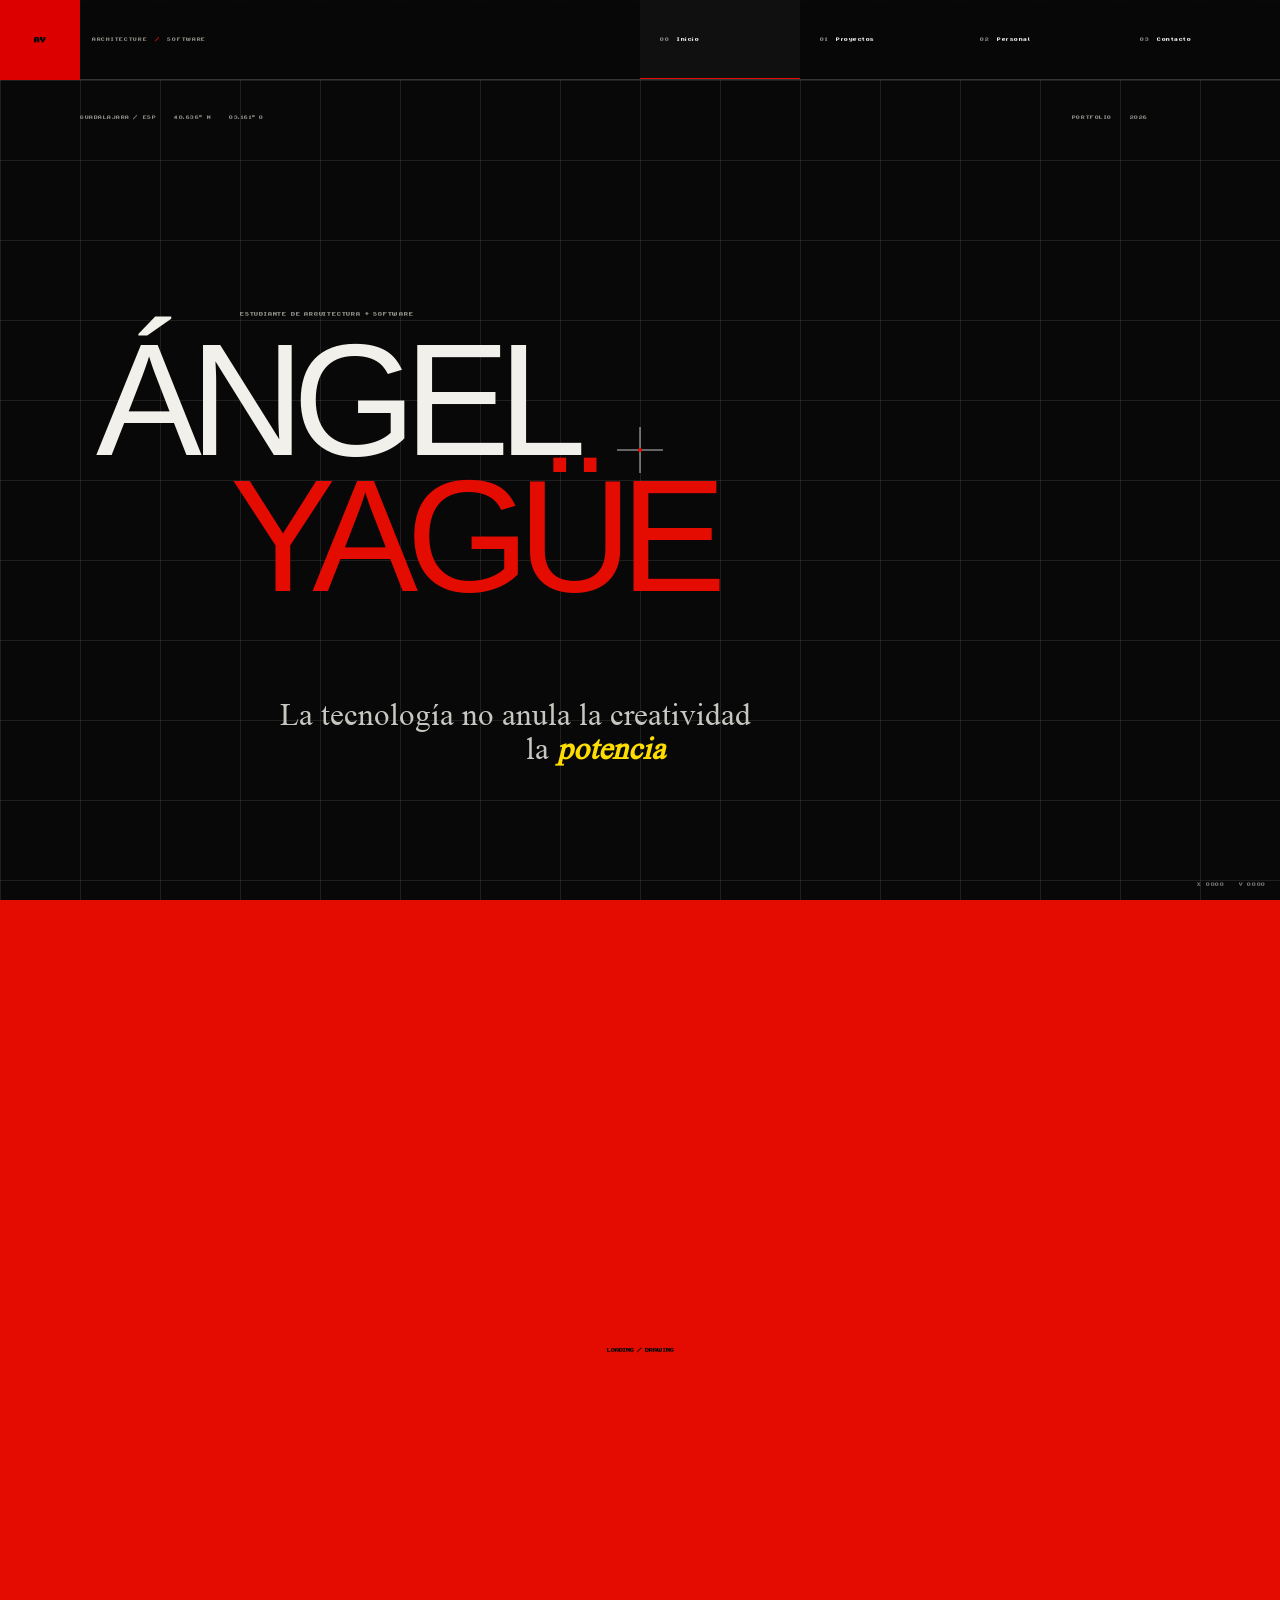
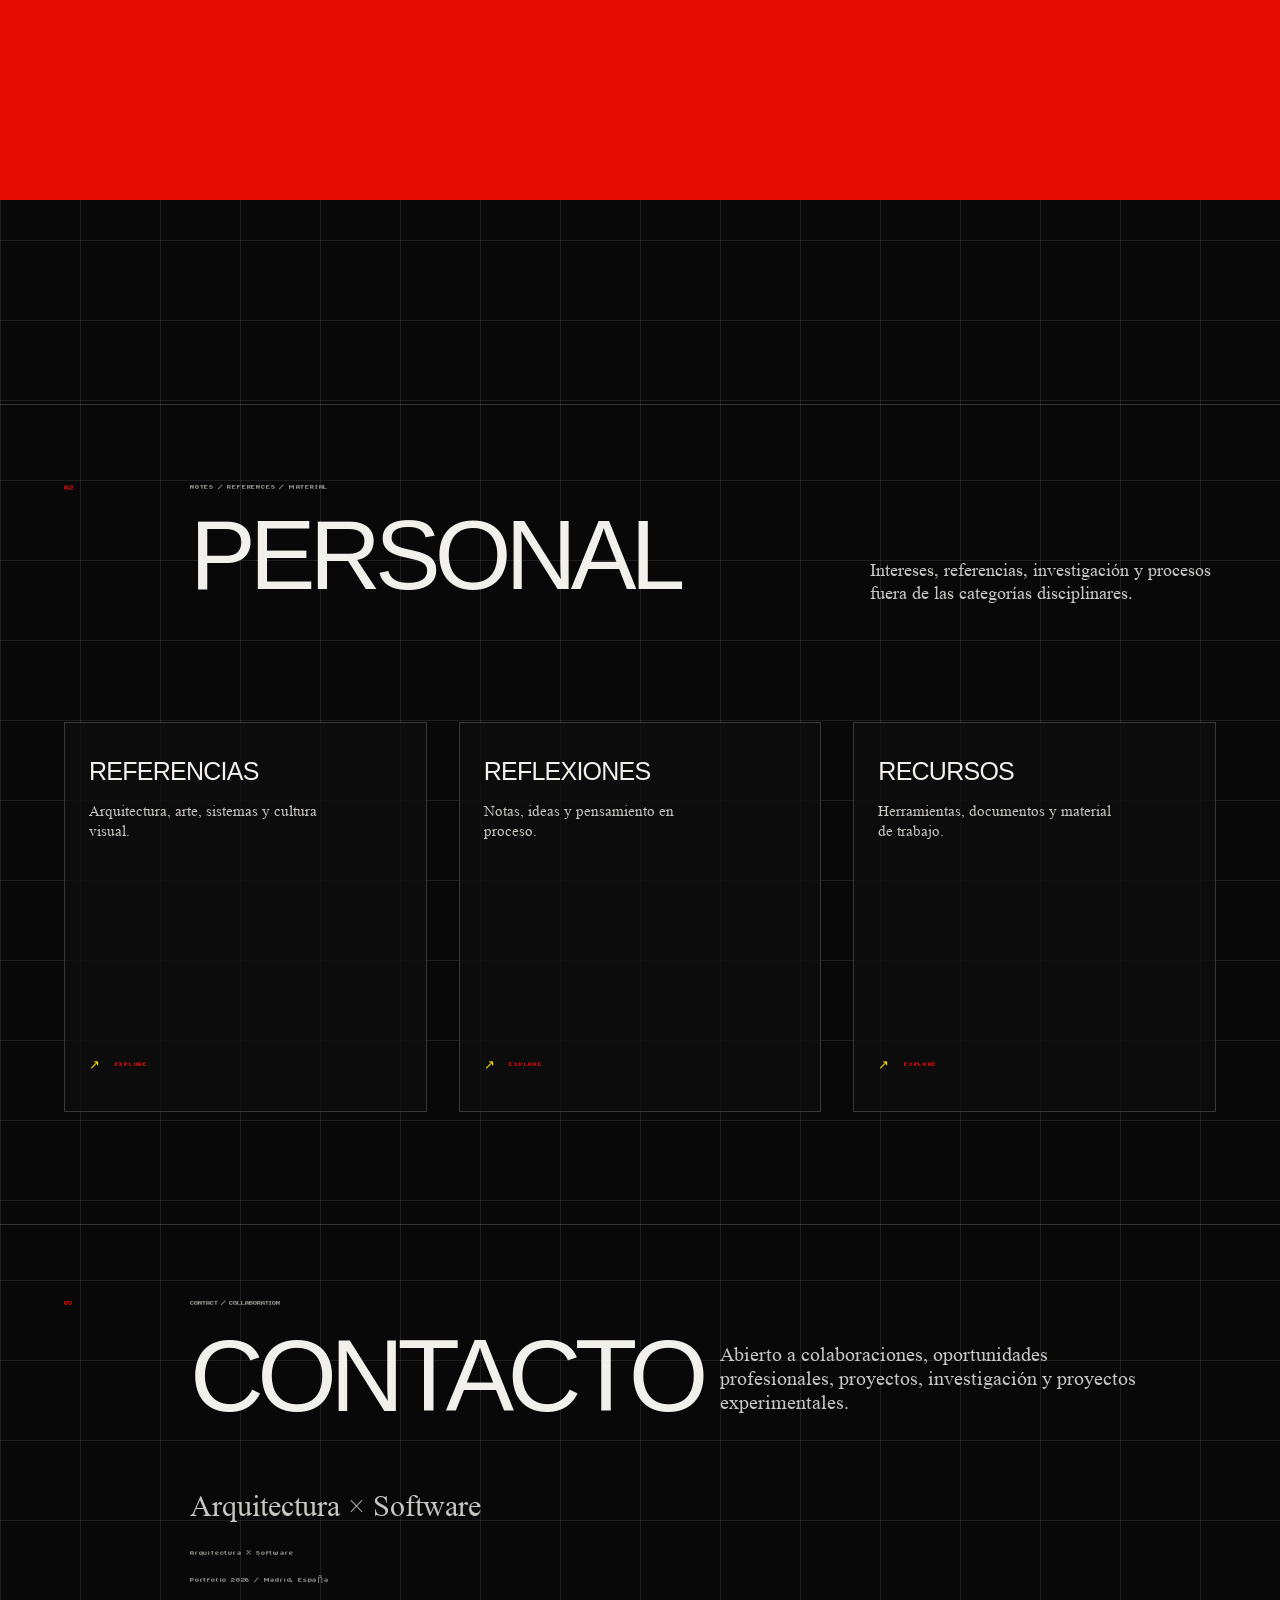
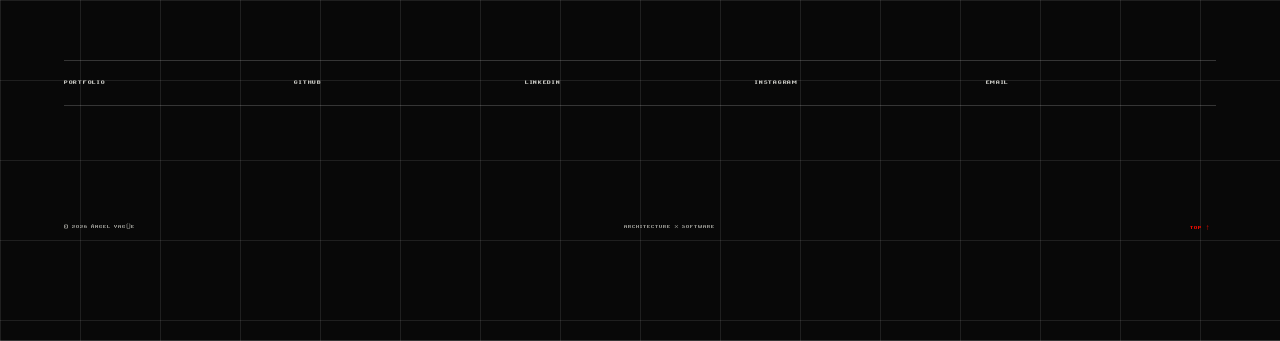
==== commit ae177ea5: "Backend reestructurado, errores corregidos" ====
--- a/index.html
+++ b/index.html
@@ -15,7 +15,7 @@
 
   <meta name="theme-color" content="#080808">
 
-  <title>Ángel Yagüe — Architecture × Computation</title>
+  <title>Ángel Yagüe — Architecture × Software</title>
 
   <link rel="stylesheet" href="styles.css">
 </head>
@@ -35,13 +35,13 @@
   </div>
 
   <header class="site-header">
-    <a class="brand magnetic" href="#inicio" aria-label="Ir al inicio">
+    <a class="brand" href="#inicio" aria-label="Ir al inicio">
       <span class="brand__mark">AY</span>
 
       <span class="brand__text">
         ARCHITECTURE
         <span>/</span>
-        COMPUTATION
+        SOFTWARE
       </span>
     </a>
 
@@ -87,9 +87,9 @@
       <div class="hero-grid" aria-hidden="true"></div>
 
       <div class="hero__meta">
-        <span>MADRID / ESP</span>
-        <span>40.4168° N</span>
-        <span>03.7038° W</span>
+        <span>GUADALAJARA / ESP</span>
+        <span>40.636° N</span>
+        <span>03.161° O</span>
       </div>
 
       <div class="hero__index">
@@ -99,7 +99,7 @@
 
       <div class="hero__content">
         <p class="eyebrow reveal">
-          ESTUDIANTE DE ARQUITECTURA × SOFTWARE
+          ESTUDIANTE DE ARQUITECTURA + SOFTWARE
         </p>
 
         <h1
@@ -112,12 +112,8 @@
 
         <div class="hero-statement reveal">
           <p>
-            Diseño
-            <strong>espacios</strong>,
-            sistemas y geometrías entre
-            <span class="accent-red">materia</span>
-            y
-            <span class="accent-blue">código</span>.
+            La tecnología no anula la creatividad
+            <span>la <strong class="accent-blue"><em>potencia</em></strong></span>
           </p>
         </div>
       </div>
@@ -175,7 +171,7 @@
         <div class="section-heading__number">01</div>
 
         <div>
-          <p class="eyebrow">WORK INDEX / ARCHITECTURE × COMPUTATION</p>
+          <p class="eyebrow">WORK INDEX / ARCHITECTURE × SOFTWARE</p>
 
           <h2>
             PROYECTOS
@@ -183,8 +179,8 @@
         </div>
 
         <p class="section-heading__description">
-          Una clasificación de trabajos y ejercicios según su posición
-          entre arquitectura, representación y software.
+          Una clasificación de trabajos y ejercicios según su disciplina
+          entre arquitectura y software.
         </p>
       </header>
 
@@ -192,8 +188,7 @@
         <aside class="spectrum-aside reveal">
           <h3>Project index</h3>
           <p>
-            Los trabajos no se separan por disciplina: se proyectan sobre un
-            eje común.
+            Pensamiento arquitectónico + pensamiento secuencial
           </p>
         </aside>
 
@@ -201,7 +196,7 @@
           <div class="spectrum-header" aria-hidden="true">
             <span>ID</span>
             <span>Proyecto</span>
-            <span>Campo espectral</span>
+            <span>Aspecto del proyecto</span>
             <span>Lectura</span>
           </div>
 
@@ -215,19 +210,16 @@
             <section class="spectrum-detail" aria-live="polite">
               <article class="spectrum-readout">
                 <div class="spectrum-readout__number" id="spectrum-readout-number">
-                  W / 001
+                  W / 000
                 </div>
 
                 <div>
-                  <h3 id="spectrum-readout-title">Levels House</h3>
-                  <p id="spectrum-readout-copy">
-                    Ejercicio académico de geometría descriptiva, planimetría
-                    y axonometría.
-                  </p>
+                  <h3 id="spectrum-readout-title">Proyectos</h3>
+                  <p id="spectrum-readout-copy"></p>
 
                   <div class="spectrum-readout__meta">
-                    <span id="spectrum-readout-axis">0% software / 100% arquitectura</span>
-                    <span id="spectrum-readout-type">Exercise</span>
+                    <span id="spectrum-readout-axis"></span>
+                    <span id="spectrum-readout-type">WORK INDEX</span>
                   </div>
                 </div>
               </article>
@@ -254,13 +246,13 @@
           <p class="eyebrow">NOTES / REFERENCES / MATERIAL</p>
 
           <h2>
-            PERSO<span>NAL</span>
+            PERSONAL
           </h2>
         </div>
 
         <p class="section-heading__description">
-          Un cajón técnico para reflexiones,
-          referencias, archivos y pruebas personales.
+          Intereses, referencias, investigación y procesos fuera de las
+          categorías disciplinares.
         </p>
       </header>
 
@@ -280,126 +272,53 @@
         </aside>
 
         <div class="personal-board__main">
-          <section class="personal-panel personal-panel--reflections reveal" aria-labelledby="personal-reflections-title">
+          <a class="personal-panel personal-panel--references reveal magnetic" href="assets/page_sections/recursos.html" aria-labelledby="personal-references-title">
             <div class="personal-panel__header">
               <span>02.1</span>
-              <h3 id="personal-reflections-title">Reflexiones</h3>
-            </div>
-
-            <div class="reflections-layout">
-              <div class="reflections-index" data-reflections-index>
-                <p class="reflections-empty">Añade archivos `.md` en `reflexiones/` y declara sus nombres en `reflexiones/index.json`.</p>
-              </div>
-
-              <article class="reflection-reader" data-reflection-reader>
-                <div class="reflection-reader__meta">
-                  <span>MD / 000</span>
-                  <span>WAITING FOR FILE</span>
-                </div>
-
-                <div class="reflection-reader__body">
-                  <h3>Sin reflexión seleccionada</h3>
-                  <p>Cuando exista al menos un Markdown, aquí se renderizará el texto.</p>
-                </div>
-              </article>
-            </div>
-          </section>
-
-          <section class="personal-panel personal-panel--references reveal" aria-labelledby="personal-references-title">
+              <h3 id="personal-references-title">Referencias</h3>
+            </div>
+
+            <p>
+              Arquitectura, arte, sistemas y cultura visual.
+            </p>
+
+            <div class="personal-panel__footer">
+              <span>↗</span>
+              <strong>EXPLORE</strong>
+            </div>
+          </a>
+
+          <a class="personal-panel personal-panel--reflections reveal magnetic" href="assets/page_sections/publicaciones.html" aria-labelledby="personal-reflections-title">
             <div class="personal-panel__header">
               <span>02.2</span>
-              <h3 id="personal-references-title">Referencias</h3>
-            </div>
-
-            <div class="reference-index">
-              <a href="#" class="reference-row">
-                <span class="reference-row__number">001</span>
-                <span class="reference-row__type">ARCHITECTURE</span>
-                <strong>ENZO MARI</strong>
-                <span class="reference-row__meta">DESIGN / SYSTEMS</span>
-                <span class="reference-row__arrow">↗</span>
-              </a>
-
-              <a href="#" class="reference-row">
-                <span class="reference-row__number">002</span>
-                <span class="reference-row__type">THEORY</span>
-                <strong>MICHEL FOUCAULT</strong>
-                <span class="reference-row__meta">SPACE / HETEROTOPIA</span>
-                <span class="reference-row__arrow">↗</span>
-              </a>
-
-              <a href="#" class="reference-row">
-                <span class="reference-row__number">003</span>
-                <span class="reference-row__type">LITERATURE</span>
-                <strong>ERNEST HEMINGWAY</strong>
-                <span class="reference-row__meta">THE OLD MAN AND THE SEA</span>
-                <span class="reference-row__arrow">↗</span>
-              </a>
-
-              <a href="#" class="reference-row">
-                <span class="reference-row__number">004</span>
-                <span class="reference-row__type">COMPUTATION</span>
-                <strong>GENERATIVE SYSTEMS</strong>
-                <span class="reference-row__meta">ALGORITHMS / FORM</span>
-                <span class="reference-row__arrow">↗</span>
-              </a>
-            </div>
-          </section>
-
-          <section class="personal-panel personal-panel--resources reveal" aria-labelledby="personal-resources-title">
+              <h3 id="personal-reflections-title">Reflexiones</h3>
+            </div>
+
+            <p>
+              Notas, ideas y pensamiento en proceso.
+            </p>
+
+            <div class="personal-panel__footer">
+              <span>↗</span>
+              <strong>EXPLORE</strong>
+            </div>
+          </a>
+
+          <a class="personal-panel personal-panel--resources reveal magnetic" href="assets/page_sections/recursos.html" aria-labelledby="personal-resources-title">
             <div class="personal-panel__header">
               <span>02.3</span>
               <h3 id="personal-resources-title">Recursos</h3>
             </div>
 
-            <div class="resource-grid">
-              <a href="web_documents/ARCHITECTURE_PORTFOLIO_ÁNGEL_YAGÜE.pdf" target="_blank" rel="noopener noreferrer" class="resource-card">
-                <div class="resource-card__top">
-                  <span>R.001</span>
-                  <span>PDF</span>
-                </div>
-
-                <div class="resource-card__symbol">
-                  ↘
-                </div>
-
-                <div>
-                  <h3>ARCHITECTURE PORTFOLIO</h3>
-                  <p>
-                    Portfolio de arquitectura con proyectos,
-                    geometría, representación y material gráfico.
-                  </p>
-                </div>
-
-                <span class="resource-card__footer">
-                  DOWNLOAD / VIEW PDF
-                </span>
-              </a>
-
-              <a href="#" class="resource-card">
-                <div class="resource-card__top">
-                  <span>R.002</span>
-                  <span>LINK</span>
-                </div>
-
-                <div class="resource-card__symbol">
-                  ⌁
-                </div>
-
-                <div>
-                  <h3>DIGITAL TOOLBOX</h3>
-                  <p>
-                    Software, utilidades y pequeños recursos
-                    que utilizo habitualmente.
-                  </p>
-                </div>
-
-                <span class="resource-card__footer">
-                  OPEN INDEX ↗
-                </span>
-              </a>
-            </div>
-          </section>
+            <p>
+              Herramientas, documentos y material de trabajo.
+            </p>
+
+            <div class="personal-panel__footer">
+              <span>↗</span>
+              <strong>EXPLORE</strong>
+            </div>
+          </a>
         </div>
       </div>
     </section>
@@ -417,27 +336,50 @@
 
       <div class="contact-main">
         <p class="eyebrow reveal">
-          ¿CONSTRUIMOS ALGO?
+          Arquitectura × Software
         </p>
 
         <h2 class="contact-title reveal">
-          LET'S MAKE
-          <span>SPACE.</span>
+          CONTACTO
         </h2>
 
         <p class="contact-copy reveal">
-          Disponible para conversaciones, colaboraciones,
-          proyectos experimentales y oportunidades relacionadas
-          con arquitectura, software y diseño computacional.
+          Abierto a colaboraciones, oportunidades profesionales, proyectos,
+          investigación y proyectos experimentales.
+        </p>
+
+        <p class="contact-subtitle reveal">
+          Arquitectura × Software
+          <span>Portfolio 2026 / Madrid, España</span>
         </p>
       </div>
 
       <div class="contact-links reveal">
-        <a class="contact-link magnetic" href="mailto:angelyague.a@gmail.com">
-          <span>01</span>
-          <strong>EMAIL</strong>
-          <span>angelyague.a@gmail.com</span>
-          <i>↗</i>
+        <a
+          class="contact-link magnetic"
+          href="assets/web_documents/ARCHITECTURE_PORTFOLIO_ÁNGEL_YAGÜE.pdf"
+          target="_blank"
+          rel="noopener noreferrer"
+        >
+          <strong>PORTFOLIO</strong>
+        </a>
+
+        <a
+          class="contact-link magnetic"
+          href="https://github.com/rareduck"
+          target="_blank"
+          rel="noopener noreferrer"
+        >
+          <strong>GITHUB</strong>
+        </a>
+
+        <a
+          class="contact-link magnetic"
+          href="https://www.linkedin.com/in/%C3%A1ngel-yag%C3%BCe-arquitectura/"
+          target="_blank"
+          rel="noopener noreferrer"
+        >
+          <strong>LINKEDIN</strong>
         </a>
 
         <a
@@ -446,34 +388,11 @@
           target="_blank"
           rel="noopener noreferrer"
         >
-          <span>02</span>
           <strong>INSTAGRAM</strong>
-          <span>@architecture.ay</span>
-          <i>↗</i>
         </a>
 
-        <a
-          class="contact-link magnetic"
-          href="https://www.linkedin.com/in/%C3%A1ngel-yag%C3%BCe-arquitectura/"
-          target="_blank"
-          rel="noopener noreferrer"
-        >
-          <span>03</span>
-          <strong>LINKEDIN</strong>
-          <span>/in/ángel-yagüe-arquitectura</span>
-          <i>↗</i>
-        </a>
-
-        <a
-          class="contact-link magnetic"
-          href="web_documents/ARCHITECTURE_PORTFOLIO_ÁNGEL_YAGÜE.pdf"
-          target="_blank"
-          rel="noopener noreferrer"
-        >
-          <span>04</span>
-          <strong>PORTFOLIO PDF</strong>
-          <span>DOWNLOAD / VIEW</span>
-          <i>↓</i>
+        <a class="contact-link magnetic" href="mailto:angelyague.a@gmail.com">
+          <strong>EMAIL</strong>
         </a>
       </div>
 
@@ -489,7 +408,35 @@
         </button>
       </footer>
     </section>
+
   </main>
+
+  <div class="project-drawer-backdrop" data-project-drawer-close aria-hidden="true"></div>
+
+  <aside
+    class="project-drawer"
+    data-project-drawer
+    aria-hidden="true"
+    aria-labelledby="project-drawer-title"
+  >
+    <header class="project-drawer__header">
+      <div>
+        <span data-project-drawer-number>W / 000</span>
+        <h2 id="project-drawer-title">Proyecto</h2>
+      </div>
+
+      <button
+        class="project-drawer__close magnetic"
+        type="button"
+        data-project-drawer-close
+        aria-label="Cerrar proyecto"
+      >
+        ×
+      </button>
+    </header>
+
+    <div class="project-drawer__body" data-project-drawer-body></div>
+  </aside>
 
   <div class="page-transition" aria-hidden="true">
     <span>LOADING / DRAWING</span>
--- a/styles.css
+++ b/styles.css
@@ -13,7 +13,7 @@
   --red: #e40b00;
   --yellow: #ffdd00;
   --line: rgba(255,255,255,.18);
-  --grid-line: rgba(255,255,255,.10);
+  --grid-line: rgba(255,255,255,.095);
   --grid: 80px;
   --page-padding: 64px;
   --mono: "Bytebounce", "Courier New", monospace;
@@ -23,25 +23,25 @@
 
 @font-face {
   font-family: "Portfolio Times";
-  src: url("fonts/times.ttf") format("truetype");
+  src: url("assets/fonts/times.ttf") format("truetype");
   font-display: swap;
 }
 
 @font-face {
   font-family: "Bytebounce";
-  src: url("fonts/bytebounce.ttf") format("truetype");
+  src: url("assets/fonts/bytebounce.ttf") format("truetype");
   font-display: swap;
 }
 
 @font-face {
   font-family: "Thrashburn";
-  src: url("fonts/thrashburn.otf") format("opentype");
+  src: url("assets/fonts/thrashburn.otf") format("opentype");
   font-display: swap;
 }
 
 @font-face {
   font-family: "Zeusborne";
-  src: url("fonts/zeusborne.otf") format("opentype");
+  src: url("assets/fonts/zeusborne.otf") format("opentype");
   font-display: swap;
 }
 
@@ -61,6 +61,7 @@
   line-height: 1.4;
 }
 body.menu-open { overflow: hidden; }
+body.project-drawer-open { overflow: hidden; }
 ::selection { color: var(--black); background: var(--red); }
 a { color: inherit; text-decoration: none; }
 button { color: inherit; font: inherit; }
@@ -91,8 +92,8 @@
   position: sticky; top: 0; z-index: 1000;
   display: flex; width: 100%; height: 80px; min-height: 80px;
   border-bottom: 1px solid var(--line);
-  background: rgba(8,8,8,.94);
-  backdrop-filter: blur(12px);
+  background: rgba(8,8,8,.9);
+  backdrop-filter: blur(10px);
 }
 .brand { display: flex; align-items: stretch; min-width: 310px; }
 .brand__mark {
@@ -136,18 +137,18 @@
   grid-template-columns: 96px minmax(0, 1fr) 346px;
   gap:30px;
   align-items:start;
-  margin:0 0 100px;
-  padding-top:65px;
+  margin:0 0 118px;
+  padding-top:78px;
 }
 .section-heading__number { font:11px var(--mono); color:var(--red); }
 .section-heading .eyebrow { margin-bottom:22px; }
 .section-heading h2 {
-  margin:0; font-size:clamp(72px,8.05vw,116px); font-weight:400;
-  line-height:.88; letter-spacing:-.065em; color:var(--white);
+  margin:0; font-size:clamp(72px,7.7vw,118px); font-weight:400;
+  line-height:.86; letter-spacing:-.06em; color:var(--white);
 }
 .section-heading h2 span { color:inherit; -webkit-text-stroke:0; }
 .section-heading__description {
-  margin:74px 0 0; max-width:390px;
+  margin:76px 0 0; max-width:390px;
   font:18px/1.25 var(--serif); color:var(--grey-light);
 }
 .section-heading--right {
@@ -169,7 +170,7 @@
 }
 
 .hero {
-  height:900px; min-height:900px; padding-top:0; padding-bottom:0;
+  height:885px; min-height:885px; padding-top:0; padding-bottom:0;
   display:block;
 }
 .hero-grid { display:none; }
@@ -177,40 +178,46 @@
   position:absolute; top:34px; display:flex; gap:18px;
   font:9px var(--mono); letter-spacing:.06em; color:var(--grey);
 }
-.hero__meta { left:64px; }
+.hero__meta { left:80px; }
 .hero__index { right:132px; }
 .hero__content { position:absolute; inset:0; width:100%; }
-.hero__content > .eyebrow { position:absolute; left:185px; top:190px; }
+.hero__content > .eyebrow { position:absolute; left:240px; top:230px; }
 .hero-title {
-  position:absolute; left:54px; top:220px; margin:0;
-  font-size:178px; font-weight:400; line-height:.93; letter-spacing:-.068em;
+  position:absolute; left:96px; top:252px; margin:0;
+  font-size:clamp(136px,12.4vw,184px); font-weight:400; line-height:.86; letter-spacing:-.075em;
 }
 .hero-title__main { display:block; }
 .hero-title__main--offset {
-  margin-left:176px; color:var(--red); -webkit-text-stroke:0;
+  margin-left:134px; color:var(--red); -webkit-text-stroke:0;
 }
 .hero-title.is-scrambling { animation:none; }
 .hero-statement {
-  position:absolute; left:230px; top:610px; width:580px; max-width:580px; margin:0;
-}
-.hero-statement p { margin:0; font:29px/1.08 var(--serif); color:var(--grey-light); }
-.hero-statement strong { font-weight:400; font-style:normal; }
+  position:absolute; left:280px; top:618px; width:min(520px, 40vw); max-width:580px; margin:0;
+}
+.hero-statement p { margin:0; font:31px/1.1 var(--serif); color:var(--grey-light); text-align:left; }
+.hero-statement p span { display:block; padding-left:48%; }
+.hero-statement strong {
+  font-weight:700;
+  font-style:italic;
+}
+.hero-statement em { font-style:inherit; }
 .hero-diagram { display:none; }
 .scroll-indicator {
-  position:absolute; left:64px; bottom:48px; display:flex; gap:15px; align-items:center;
+  position:absolute; left:64px; bottom:30px; display:flex; gap:15px; align-items:center;
   font:9px var(--mono); letter-spacing:.08em;
 }
 .scroll-indicator__line { width:90px; height:1px; background:var(--line); }
 
-.project-spectrum { min-height:1050px; padding-top:0; padding-bottom:80px; color:var(--white); }
+.project-spectrum { min-height:1040px; padding-top:0; padding-bottom:80px; color:var(--white); }
+.project-spectrum .section-heading { margin-bottom:38px; }
 .project-spectrum .eyebrow,
 .project-spectrum .section-heading__description { color:var(--grey); }
 .spectrum-layout {
-  display:grid; grid-template-columns:128px minmax(0,1fr); gap:48px;
+  display:grid; grid-template-columns:144px minmax(0,1fr); gap:32px;
 }
 .spectrum-aside {
-  position:sticky; top:112px; align-self:start; min-height:440px;
-  border-left:1px solid var(--line); padding-left:18px;
+  position:sticky; top:112px; align-self:start; min-height:480px;
+  border-left:0; padding-left:18px;
 }
 .spectrum-aside::before {
   content:""; display:block; width:16px; height:16px; margin:0 0 26px -27px;
@@ -225,7 +232,7 @@
   text-transform:uppercase;
 }
 .spectrum-aside p {
-  position:absolute; left:44px; bottom:0; width:92px; margin:0;
+  position:absolute; left:0; bottom:70px; width:138px; margin:0;
   color:var(--grey); font:15px/1.45 var(--mono); letter-spacing:.07em;
   text-transform:uppercase;
 }
@@ -237,8 +244,8 @@
 .spectrum-row,
 .spectrum-axis {
   display:grid;
-  grid-template-columns:64px minmax(272px,.42fr) minmax(420px,1fr) 170px;
-  gap:32px;
+  grid-template-columns:64px minmax(270px,.35fr) minmax(400px,1fr) 178px;
+  gap:28px;
 }
 .spectrum-header {
   padding-bottom:16px; border-bottom:1px solid var(--line);
@@ -246,10 +253,21 @@
   text-transform:uppercase;
 }
 .spectrum-projects { border-bottom:1px solid var(--line); }
+.spectrum-error {
+  min-height:126px;
+  margin:0;
+  padding:24px 0;
+  border-bottom:1px solid var(--line);
+  color:var(--red);
+  font:11px/1.4 var(--mono);
+  letter-spacing:.08em;
+  text-transform:uppercase;
+}
 .spectrum-row {
   --position:0;
   position:relative; align-items:stretch; min-height:126px;
   border-bottom:1px solid var(--line); isolation:isolate; outline:0;
+  cursor:pointer;
 }
 .spectrum-row:last-child { border-bottom:0; }
 .spectrum-row::before {
@@ -289,16 +307,18 @@
   transition:width .24s ease, height .24s ease, background .24s ease;
 }
 .spectrum-row:hover .spectrum-row__marker,
-.spectrum-row.is-active .spectrum-row__marker,
 .spectrum-row:focus-visible .spectrum-row__marker {
-  width:24px; height:24px; background:currentColor;
+  width:24px; height:24px;
+}
+.spectrum-row:hover .spectrum-row__marker {
+  background:currentColor;
 }
 .spectrum-row__data {
   display:grid; align-content:center; gap:11px; min-width:0;
 }
 .spectrum-row__data strong,
 .spectrum-row__data span {
-  font:15px var(--mono); letter-spacing:.08em; text-transform:uppercase;
+  font:13px var(--mono); letter-spacing:.08em; text-transform:uppercase;
 }
 .spectrum-row__data strong { color:var(--white); font-weight:400; }
 .spectrum-row__data span { color:var(--grey); }
@@ -316,8 +336,8 @@
   width:var(--spectrum-hud-width, 100%);
 }
 .spectrum-axis {
-  padding-top:16px; padding-bottom:10px; color:var(--red);
-  font:22px var(--mono); letter-spacing:.08em; text-transform:uppercase;
+  padding-top:22px; padding-bottom:10px; color:var(--red);
+  font:18px var(--mono); letter-spacing:.08em; text-transform:uppercase;
 }
 .spectrum-axis__start {
   grid-column:2; justify-self:end; padding-right:8px; color:var(--red);
@@ -353,75 +373,352 @@
   text-transform:uppercase;
 }
 
-.personal-section { min-height:900px; padding-top:0; background:transparent; }
+.project-drawer-backdrop {
+  position:fixed;
+  inset:0;
+  z-index:2100;
+  background:linear-gradient(
+    to right,
+    transparent 0,
+    transparent 176px,
+    rgba(0,0,0,.58) 176px,
+    rgba(0,0,0,.58) 100%
+  );
+  opacity:0;
+  pointer-events:none;
+  transition:opacity .28s ease;
+}
+.project-drawer {
+  position:fixed;
+  top:0;
+  right:0;
+  z-index:2200;
+  display:grid;
+  grid-template-rows:auto minmax(0,1fr);
+  width:calc(100vw - 176px);
+  min-width:min(980px, 100vw);
+  height:100svh;
+  border-left:1px solid var(--red);
+  background:
+    linear-gradient(to right, rgba(228,11,0,.12) 1px, transparent 1px),
+    linear-gradient(to bottom, rgba(255,255,255,.07) 1px, transparent 1px),
+    rgba(8,8,8,.98);
+  background-size:80px 80px;
+  color:var(--white);
+  transform:translateX(100%);
+  transition:transform .38s cubic-bezier(.77,0,.18,1);
+}
+body.project-drawer-open .project-drawer {
+  transform:translateX(0);
+}
+body.project-drawer-open .project-drawer-backdrop {
+  opacity:1;
+  pointer-events:auto;
+}
+.project-drawer__header {
+  display:grid;
+  grid-template-columns:minmax(0,1fr) 80px;
+  min-height:112px;
+  border-bottom:1px solid var(--line);
+}
+.project-drawer__header > div {
+  display:grid;
+  align-content:center;
+  gap:10px;
+  padding:22px 32px;
+}
+.project-drawer__header span {
+  color:var(--red);
+  font:15px var(--mono);
+  letter-spacing:.08em;
+}
+.project-drawer__header h2 {
+  margin:0;
+  font-size:clamp(30px, 5vw, 64px);
+  font-weight:400;
+  line-height:.9;
+  letter-spacing:-.055em;
+  text-transform:uppercase;
+}
+.project-drawer__close {
+  display:grid;
+  place-items:center;
+  border:0;
+  border-left:1px solid var(--line);
+  background:transparent;
+  color:var(--red);
+  font:40px/1 var(--sans);
+}
+.project-drawer__body {
+  overflow:auto;
+  padding:32px;
+}
+.project-drawer__meta {
+  display:grid;
+  grid-template-columns:repeat(3, minmax(0,1fr));
+  gap:1px;
+  margin-bottom:30px;
+  border:1px solid var(--line);
+}
+.project-drawer__meta span {
+  min-height:42px;
+  padding:14px 12px;
+  border-right:1px solid var(--line);
+  color:var(--grey-light);
+  font:15px var(--mono);
+  letter-spacing:.08em;
+  text-transform:uppercase;
+}
+.project-drawer__meta span:last-child { border-right:0; }
+.project-drawer__intro {
+  max-width:560px;
+  margin:0 0 28px;
+  color:var(--grey-light);
+  font:24px/1.18 var(--serif);
+}
+.project-drawer__axis {
+  display:flex;
+  justify-content:space-between;
+  gap:20px;
+  margin-bottom:32px;
+  padding-top:10px;
+  border-top:1px solid var(--red);
+  color:var(--red);
+  font:15px var(--mono);
+  letter-spacing:.08em;
+  text-transform:uppercase;
+}
+.project-drawer__media {
+  display:grid;
+  gap:18px;
+  margin-bottom:34px;
+  justify-items:center;
+}
+.project-drawer__media--inline {
+  display:flex;
+  flex-wrap:wrap;
+  justify-content:center;
+  align-items:flex-start;
+  margin:18px 0;
+}
+.project-drawer__media-item {
+  margin:0;
+  width:var(--media-width, 100%);
+  border:1px solid var(--line);
+  background:var(--black);
+}
+.project-drawer__media-item img,
+.project-drawer__media-item video {
+  width:100%;
+  height:auto;
+  max-height:none;
+  object-fit:contain;
+}
+.project-drawer__media-item figcaption,
+.project-drawer__empty {
+  padding:12px 14px;
+  color:var(--grey);
+  font:15px var(--mono);
+  letter-spacing:.08em;
+  text-transform:uppercase;
+}
+.project-drawer__empty {
+  border:1px dashed var(--line);
+}
+.project-drawer__section {
+  display:grid;
+  grid-template-columns:140px minmax(0,1fr);
+  gap:24px;
+  padding:24px 0;
+  border-top:1px solid var(--line);
+}
+.project-drawer__section h3 {
+  margin:0;
+  color:var(--red);
+  font:15px var(--mono);
+  letter-spacing:.08em;
+  text-transform:uppercase;
+}
+.project-drawer__section p {
+  margin:0;
+  color:var(--grey-light);
+  font:17px/1.35 var(--serif);
+}
+.project-drawer__section-content {
+  display:grid;
+  gap:18px;
+}
+.project-drawer__paragraph {
+  margin:0;
+  color:var(--grey-light);
+  font:17px/1.35 var(--serif);
+}
+.project-drawer__link {
+  display:inline-flex;
+  margin-top:18px;
+  padding:14px 0;
+  border-top:1px solid var(--red);
+  color:var(--red);
+  font:15px var(--mono);
+  letter-spacing:.08em;
+}
+
+.personal-section { min-height:700px; padding-top:0; padding-bottom:112px; background:transparent; }
 .personal-board { display:grid; grid-template-columns:1fr; gap:28px; }
 .personal-board__index { display:none; }
 .personal-board__main {
   display:grid; grid-template-columns:repeat(3,1fr); gap:32px;
 }
 .personal-panel {
-  min-height:390px; overflow:hidden; border:1px solid var(--line); background:var(--black-soft);
-}
-.personal-panel__header { display:block; padding:28px 24px 14px; border:0; }
+  position:relative;
+  display:grid;
+  grid-template-rows:auto 1fr auto;
+  min-height:390px;
+  overflow:hidden;
+  border:1px solid var(--line);
+  background:rgba(14,14,14,.78);
+  transition:border-color .22s ease, background .22s ease, transform .22s ease;
+}
+.personal-panel::before,
+.personal-panel::after {
+  content:"";
+  position:absolute;
+  width:14px;
+  height:14px;
+  opacity:0;
+  transition:opacity .22s ease, transform .22s ease;
+}
+.personal-panel::before {
+  left:22px;
+  bottom:48px;
+  border-left:1px solid var(--red);
+  border-bottom:1px solid var(--red);
+}
+.personal-panel::after {
+  left:28px;
+  bottom:54px;
+  width:4px;
+  height:4px;
+  background:var(--yellow);
+}
+.personal-panel:hover,
+.personal-panel:focus-visible {
+  border-color:rgba(228,11,0,.62);
+  background:rgba(18,18,18,.92);
+  transform:translateY(-3px);
+}
+.personal-panel:hover::before,
+.personal-panel:hover::after,
+.personal-panel:focus-visible::before,
+.personal-panel:focus-visible::after {
+  opacity:1;
+  transform:translateX(3px);
+}
+.personal-panel__header { display:block; padding:31px 24px 13px; border:0; }
 .personal-panel__header span { display:none; }
 .personal-panel__header h3 {
   margin:0; font-size:25px; font-weight:400; text-transform:uppercase; letter-spacing:-.03em;
 }
-.personal-panel .reflections-layout,
-.personal-panel .reference-index,
-.personal-panel .resource-grid { border:0; display:block; }
-.personal-panel--reflections .reflection-reader,
-.personal-panel--references .reference-index,
-.personal-panel--resources .resource-grid { padding:0 24px 24px; }
-.reflections-index { min-height:0; border:0; }
-.reflection-reader { min-height:0; padding:0; border:0; background:none; }
-.reflection-reader__meta { display:none; }
-.reflection-reader__body { margin:10px 0 0; }
-.reflection-reader__body h1,
-.reflection-reader__body h2,
-.reflection-reader__body h3 { font-size:16px; margin:0 0 10px; }
-.reflection-reader__body p,
-.reflection-reader__body li,
-.reflections-empty { padding:0; margin:0; font:15px/1.3 var(--serif); color:#b8b8b2; }
-.reference-row { display:none; }
-.reference-row:first-child { display:block; border:0; min-height:0; padding:0; }
-.reference-row:first-child > * { display:none; }
-.reference-row:first-child strong { display:block; font:15px/1.3 var(--serif); color:#b8b8b2; }
-.personal-panel .resource-grid { grid-template-columns:1fr; }
-.personal-panel .resource-card { min-height:0; padding:0; border:0; }
-.personal-panel .resource-card:nth-child(n+2) { display:none; }
-.personal-panel .resource-card__top,
-.personal-panel .resource-card__symbol,
-.personal-panel .resource-card__footer { display:none; }
-.personal-panel .resource-card h3 { font-size:15px; margin:0 0 8px; }
-.personal-panel .resource-card p { font:15px/1.3 var(--serif); color:#b8b8b2; }
-
-.contact-section { min-height:700px; padding-top:0; padding-bottom:40px; background:transparent; }
+.personal-panel > p {
+  margin:0;
+  padding:0 24px;
+  max-width:290px;
+  font:15px/1.32 var(--serif);
+  color:#c9c7c0;
+}
+.personal-panel__footer {
+  display:flex;
+  align-items:center;
+  gap:14px;
+  padding:0 24px 39px;
+  color:var(--red);
+  font:9px var(--mono);
+  letter-spacing:.08em;
+}
+.personal-panel__footer span {
+  color:var(--yellow);
+  font-family:var(--sans);
+  font-size:13px;
+}
+.personal-panel__footer strong { font-weight:400; }
+
+.contact-section { min-height:716px; padding-top:0; padding-bottom:40px; background:transparent; }
 .contact-section__grid { display:none; }
 .section-marker {
   display:grid; grid-template-columns:96px 1fr; gap:30px;
-  padding-top:65px; padding-bottom:0; border:0;
+  padding-top:74px; padding-bottom:0; border:0;
   font:10px var(--mono); color:var(--grey);
 }
 .section-marker span:first-child { color:var(--red); }
-.contact-main { max-width:none; margin-top:24px; }
-.contact-main .eyebrow { display:none; }
+.contact-main {
+  display:grid;
+  grid-template-columns:96px minmax(0, 1fr) 496px;
+  column-gap:30px;
+  max-width:none;
+  margin-top:24px;
+}
+.contact-main .eyebrow {
+  grid-column:2;
+  grid-row:2;
+  align-self:start;
+  margin-top:68px;
+  color:var(--grey-light);
+  font:30px/1.15 var(--serif);
+  letter-spacing:0;
+  text-transform:none;
+}
 .contact-title {
-  margin:0; font-size:112px; line-height:.9; letter-spacing:-.065em; font-weight:400;
+  grid-column:2;
+  margin:0;
+  font-size:clamp(76px,8vw,116px);
+  line-height:.88;
+  letter-spacing:-.065em;
+  font-weight:400;
 }
 .contact-title span { display:inline; color:inherit; -webkit-text-stroke:0; }
-.contact-copy { max-width:520px; margin:60px 0 0 126px; font:20px/1.25 var(--serif); color:var(--grey-light); }
-.contact-links { margin-top:70px; border-top:1px solid var(--line); }
+.contact-copy {
+  grid-column:3;
+  grid-row:1 / span 2;
+  max-width:432px;
+  margin:12px 0 0;
+  font:20px/1.2 var(--serif);
+  color:var(--grey-light);
+}
+.contact-subtitle {
+  grid-column:2;
+  grid-row:3;
+  margin:24px 0 0;
+  font:10px var(--mono);
+  letter-spacing:.08em;
+  color:var(--grey);
+}
+.contact-subtitle span {
+  display:block;
+  margin-top:16px;
+}
+.contact-links {
+  display:grid;
+  grid-template-columns:repeat(5, 1fr);
+  margin-top:74px;
+  border-top:1px solid var(--line);
+  border-bottom:1px solid var(--line);
+}
 .contact-link {
-  display:grid; grid-template-columns:60px 1fr minmax(220px,.7fr) 30px; gap:20px; align-items:center;
-  min-height:70px; border-bottom:1px solid var(--line); font:9px var(--mono);
-}
-.contact-link strong { font-size:14px; font-weight:400; }
-.contact-link > span:first-child, .contact-link > span:nth-child(3) { font:9px var(--mono); color:var(--grey); }
+  display:flex;
+  align-items:center;
+  min-height:44px;
+  border-bottom:0;
+  font:9px var(--mono);
+  color:var(--grey-light);
+  transition:color .2s ease, background .2s ease;
+}
+.contact-link strong { font-size:9px; font-weight:400; letter-spacing:.08em; }
+.contact-link > span,
+.contact-link i { display:none; }
 .contact-link:hover { padding-left:0; padding-right:0; background:transparent; color:var(--red); }
 .footer {
-  display:grid; grid-template-columns:1fr 1fr auto; gap:20px; margin-top:70px; padding-top:18px;
-  border-top:1px solid var(--line); font:8px var(--mono); color:var(--grey);
+  display:grid; grid-template-columns:1fr 1fr auto; gap:20px; margin-top:116px; padding-top:0;
+  border-top:0; font:8px var(--mono); color:var(--grey);
 }
 .back-to-top { border:0; background:transparent; color:var(--red); font:8px var(--mono); }
 
@@ -469,8 +766,32 @@
   .spectrum-aside h3 { writing-mode:initial; transform:none; }
   .spectrum-aside p { position:static; width:auto; }
   .spectrum-board { --hud-height:170px; }
+  .project-drawer {
+    width:100vw;
+    min-width:0;
+  }
+  .project-drawer-backdrop {
+    background:rgba(0,0,0,.58);
+  }
   .personal-board__main { grid-template-columns:1fr; }
   .personal-panel { min-height:250px; }
+  .contact-main {
+    grid-template-columns:60px minmax(0, 1fr);
+    row-gap:30px;
+  }
+  .contact-title,
+  .contact-main .eyebrow,
+  .contact-subtitle {
+    grid-column:2;
+  }
+  .contact-copy {
+    grid-column:2;
+    grid-row:auto;
+    max-width:620px;
+    margin:0;
+  }
+  .contact-main .eyebrow { margin-top:22px; }
+  .contact-links { grid-template-columns:repeat(5, minmax(0, 1fr)); }
 }
 
 @media (max-width: 700px) {
@@ -518,14 +839,49 @@
   .spectrum-axis__start,
   .spectrum-axis__end { justify-self:start; }
   .spectrum-readout { grid-template-columns:1fr; }
+  .project-drawer__header {
+    grid-template-columns:minmax(0,1fr) 64px;
+    min-height:88px;
+  }
+  .project-drawer__header > div,
+  .project-drawer__body { padding:22px 18px; }
+  .project-drawer__meta { grid-template-columns:1fr 1fr; }
+  .project-drawer__meta span:nth-child(2n) { border-right:0; }
+  .project-drawer__meta span:nth-child(n+3) { border-top:1px solid var(--line); }
+  .project-drawer__intro { font-size:20px; }
+  .project-drawer__section {
+    grid-template-columns:1fr;
+    gap:10px;
+  }
 
   .personal-board__main { grid-template-columns:1fr; }
+  .personal-panel { min-height:260px; }
+  .personal-panel__header { padding:24px 18px 10px; }
+  .personal-panel > p { padding:0 18px; }
+  .personal-panel__footer { padding:0 18px 28px; }
   .section-marker { grid-template-columns:36px 1fr; gap:12px; padding-top:42px; }
+  .contact-main {
+    display:grid;
+    grid-template-columns:36px minmax(0,1fr);
+    gap:22px 12px;
+  }
   .contact-title { margin-top:20px; font-size:clamp(54px,17vw,90px); }
-  .contact-copy { margin:45px 0 0; font-size:18px; }
-  .contact-link { grid-template-columns:34px 1fr 24px; padding:16px 0; }
-  .contact-link > span:nth-child(3) { grid-column:2; }
-  .contact-link i { grid-column:3; grid-row:1 / span 2; }
+  .contact-main .eyebrow {
+    margin-top:10px;
+    font-size:23px;
+  }
+  .contact-copy { margin:0; font-size:18px; }
+  .contact-subtitle { margin:0; }
+  .contact-links {
+    grid-template-columns:1fr;
+    margin-top:54px;
+  }
+  .contact-link {
+    justify-content:space-between;
+    min-height:48px;
+    border-bottom:1px solid var(--line);
+  }
+  .contact-link:last-child { border-bottom:0; }
   .footer { grid-template-columns:1fr auto; }
   .footer > span:nth-child(2) { display:none; }
 }
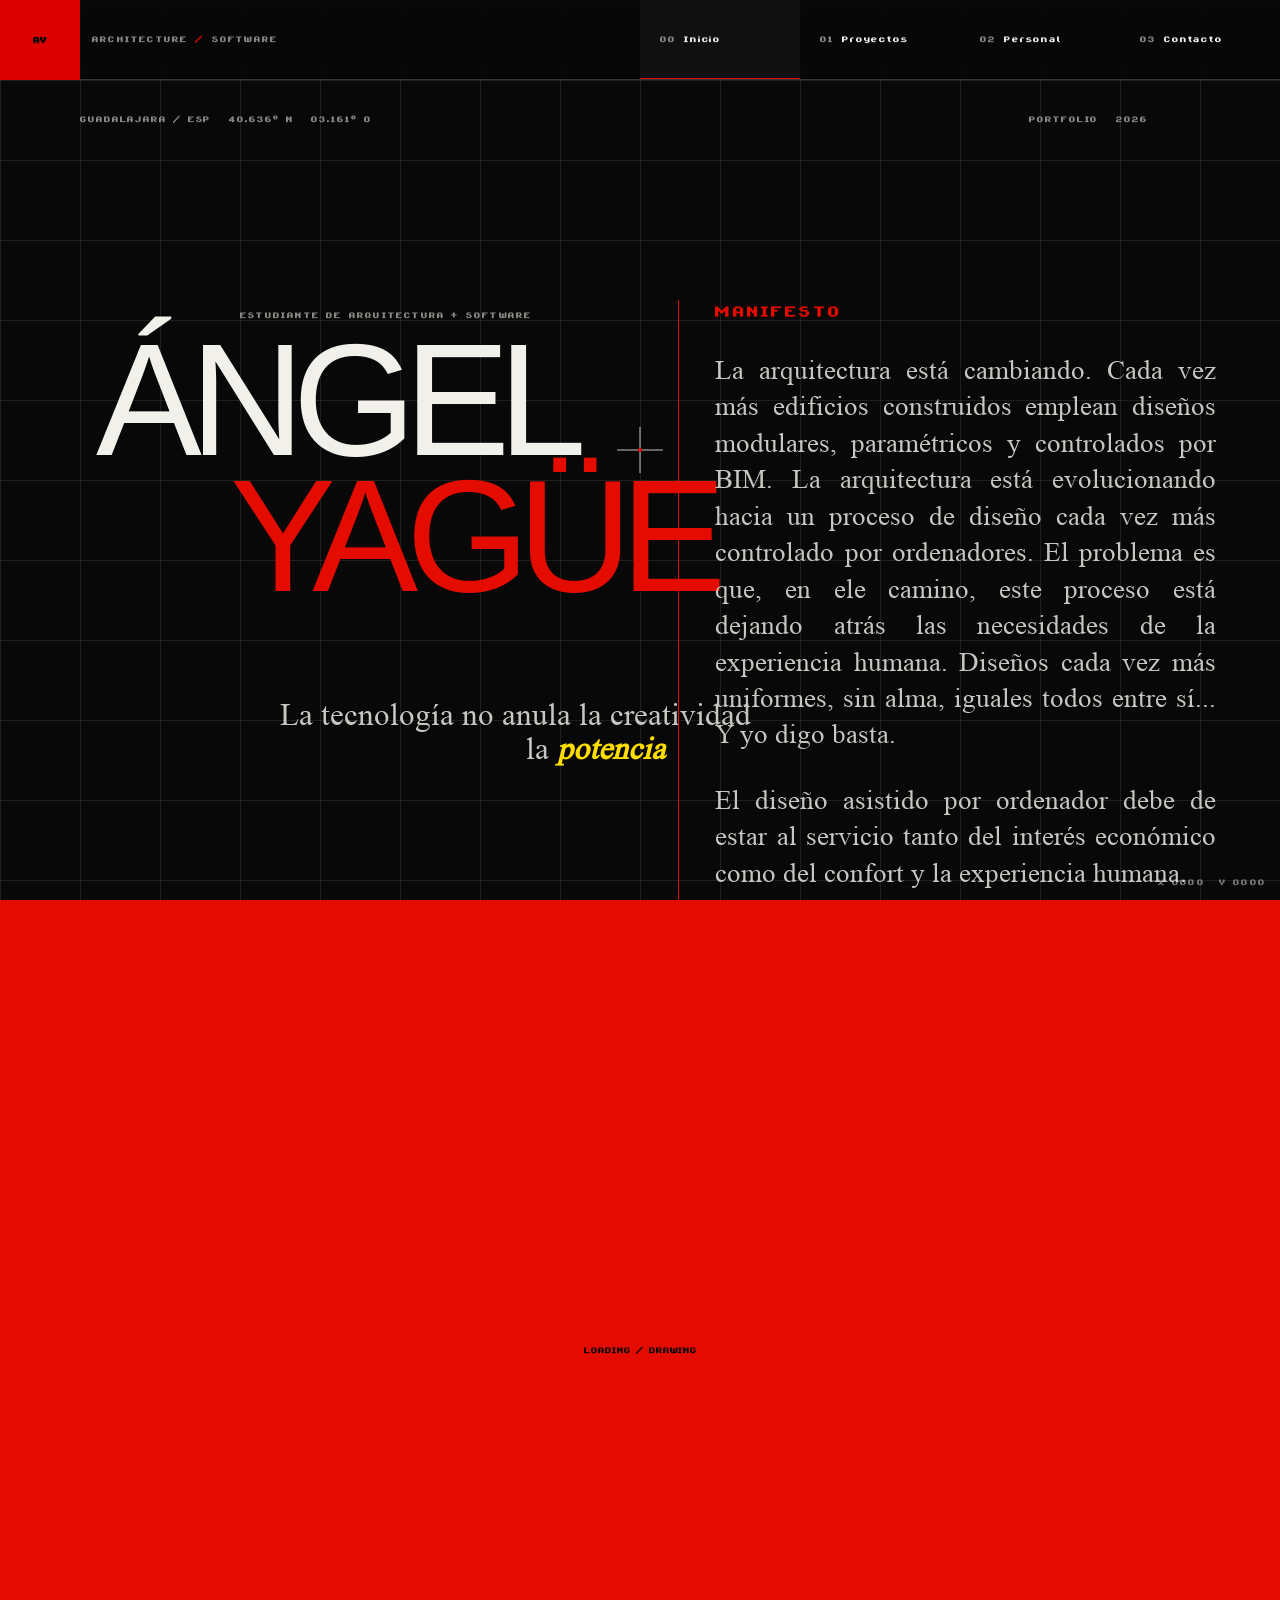
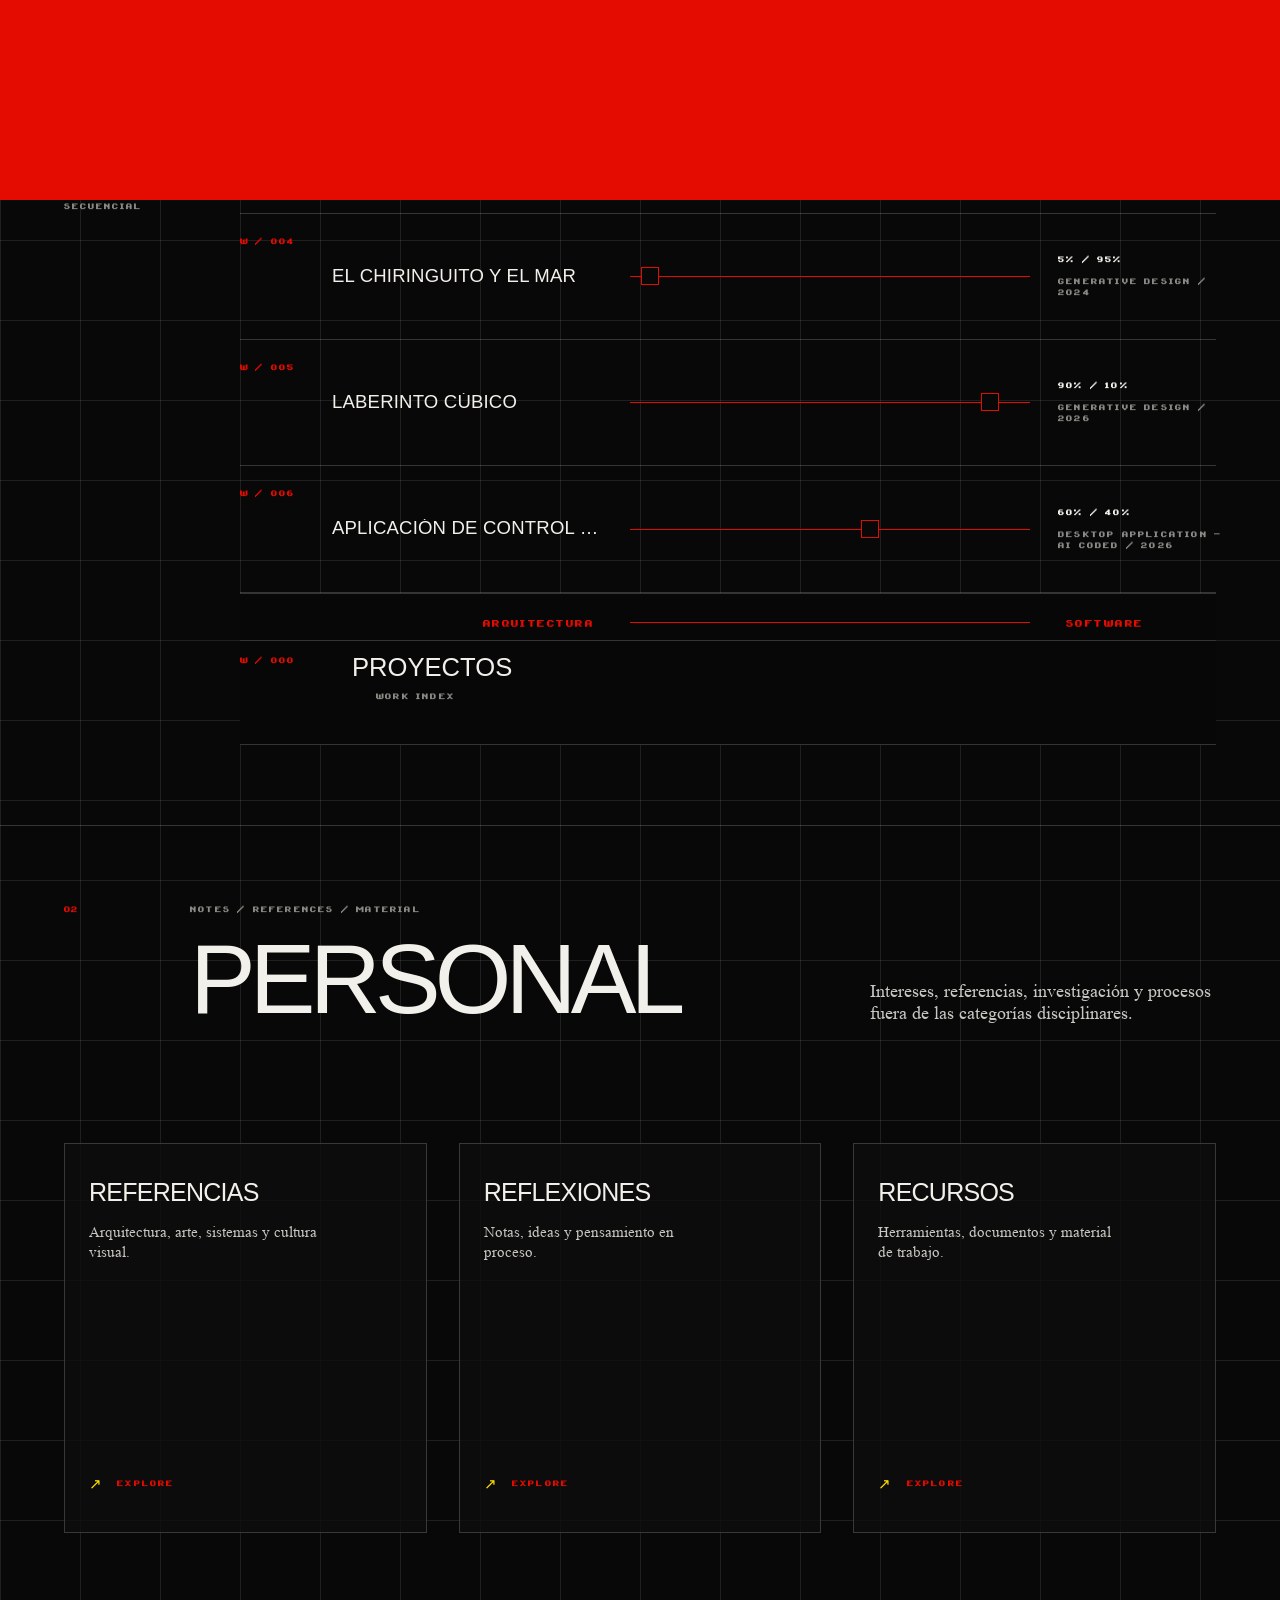
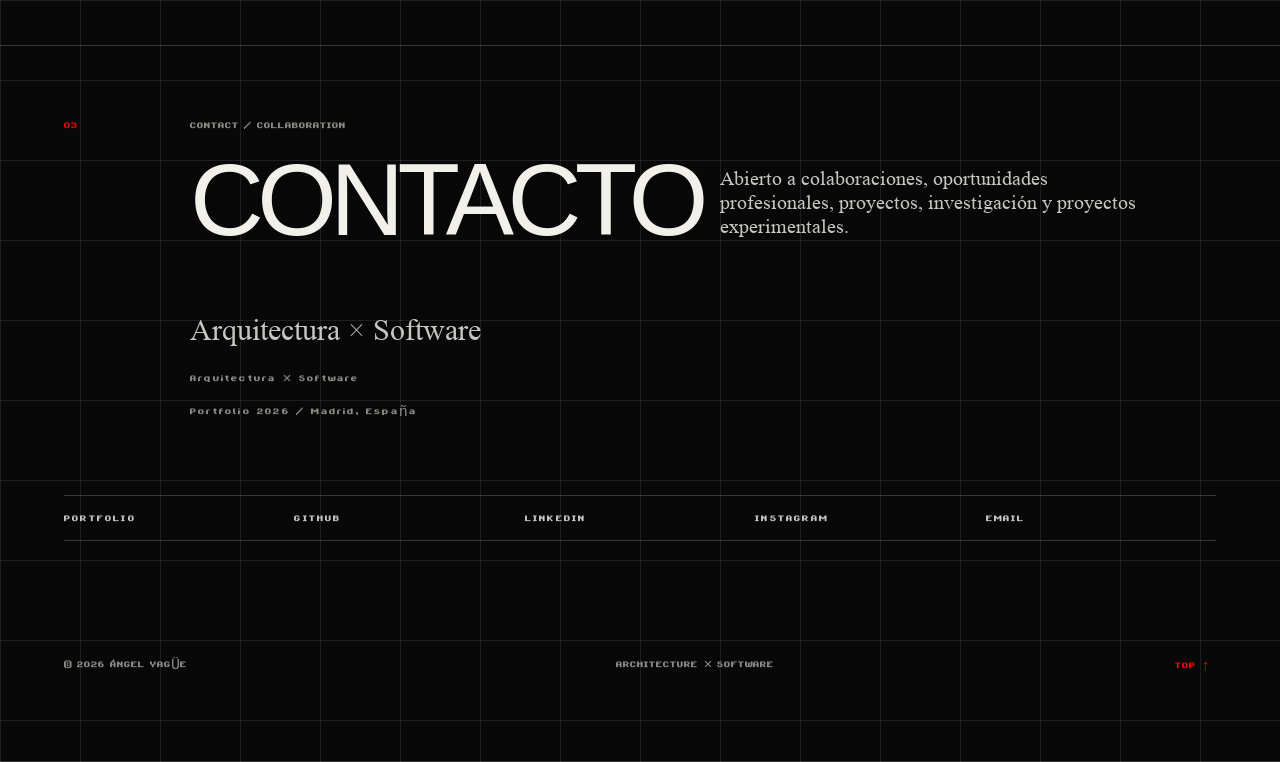
==== commit 26a23801: "Código comentado + Modo constelación en proyectos + Manifiesto en Índice" ====
--- a/index.html
+++ b/index.html
@@ -80,9 +80,7 @@
   </header>
 
   <main>
-    <!-- =========================================================
-         HERO
-    ========================================================== -->
+    <!-- # INDICE -->
     <section class="hero section" id="inicio">
       <div class="hero-grid" aria-hidden="true"></div>
 
@@ -116,6 +114,9 @@
             <span>la <strong class="accent-blue"><em>potencia</em></strong></span>
           </p>
         </div>
+
+        <!-- ## Manifesto -->
+        <article class="hero-manifest reveal" data-hero-manifest hidden></article>
       </div>
 
       <div class="hero-diagram reveal" aria-hidden="true">
@@ -163,9 +164,7 @@
       </a>
     </section>
 
-    <!-- =========================================================
-         PROJECT SPECTRUM
-    ========================================================== -->
+    <!-- # PROYECTOS -->
     <section class="project-spectrum section" id="proyectos">
       <header class="section-heading section-heading--right reveal">
         <div class="section-heading__number">01</div>
@@ -178,10 +177,28 @@
           </h2>
         </div>
 
-        <p class="section-heading__description">
-          Una clasificación de trabajos y ejercicios según su disciplina
-          entre arquitectura y software.
-        </p>
+        <div class="project-view-control">
+          <p class="section-heading__description">
+            Una clasificación de trabajos y ejercicios según su disciplina
+            entre arquitectura y software.
+          </p>
+
+          <div class="project-view-mode" role="group" aria-label="Modo de vista">
+            <span>Modo de vista</span>
+            <button
+              class="project-view-mode__button is-active"
+              type="button"
+              data-project-view-mode="list"
+              aria-pressed="true"
+            >Lista</button>
+            <button
+              class="project-view-mode__button"
+              type="button"
+              data-project-view-mode="constellation"
+              aria-pressed="false"
+            >Constelación</button>
+          </div>
+        </div>
       </header>
 
       <div class="spectrum-layout">
@@ -193,6 +210,7 @@
         </aside>
 
         <div class="spectrum-board reveal">
+          <div class="spectrum-list-view" data-project-list-view>
           <div class="spectrum-header" aria-hidden="true">
             <span>ID</span>
             <span>Proyecto</span>
@@ -231,13 +249,20 @@
             data-project-spectrum
             aria-label="Lista de trabajos clasificados"
           ></section>
+          </div>
+
+          <!-- ## Gráfico Constelación -->
+          <section
+            class="project-constellation"
+            data-project-constellation
+            aria-label="Proyectos por fecha y disciplina"
+            hidden
+          ></section>
         </div>
       </div>
     </section>
 
-    <!-- =========================================================
-         PERSONAL
-    ========================================================== -->
+    <!-- # PERSONAL -->
     <section class="personal-section section" id="personal">
       <header class="section-heading reveal">
         <div class="section-heading__number">02</div>
--- a/styles.css
+++ b/styles.css
@@ -1,3 +1,4 @@
+/* # INDICE */
 /* =========================================================
    FIGMA SYNC — innovacrea.net
    Desktop reference: 1440px / 80px global grid
@@ -33,18 +34,6 @@
   font-display: swap;
 }
 
-@font-face {
-  font-family: "Thrashburn";
-  src: url("assets/fonts/thrashburn.otf") format("opentype");
-  font-display: swap;
-}
-
-@font-face {
-  font-family: "Zeusborne";
-  src: url("assets/fonts/zeusborne.otf") format("opentype");
-  font-display: swap;
-}
-
 *, *::before, *::after { box-sizing: border-box; }
 html { scroll-behavior: smooth; background: var(--black); }
 body {
@@ -62,6 +51,7 @@
 }
 body.menu-open { overflow: hidden; }
 body.project-drawer-open { overflow: hidden; }
+body.project-lightbox-open { overflow: hidden; }
 ::selection { color: var(--black); background: var(--red); }
 a { color: inherit; text-decoration: none; }
 button { color: inherit; font: inherit; }
@@ -85,7 +75,7 @@
 .cursor.is-hovering .cursor__dot { width: 9px; height: 9px; background: var(--yellow); }
 .coordinates {
   position: fixed; right: 14px; bottom: 12px; z-index: 900; display: flex; gap: 14px;
-  font: 9px var(--mono); letter-spacing: .08em; color: rgba(255,255,255,.45); pointer-events: none;
+  font: 15px var(--mono); letter-spacing: .08em; color: rgba(255,255,255,.45); pointer-events: none;
 }
 
 .site-header {
@@ -98,18 +88,18 @@
 .brand { display: flex; align-items: stretch; min-width: 310px; }
 .brand__mark {
   display: grid; place-items: center; flex: 0 0 80px; width: 80px; height: 80px;
-  background: #d00; color: var(--black); font: 13px var(--mono); font-weight: 700;
+  background: #d00; color: var(--black); font: 15px var(--mono); font-weight: 700;
 }
 .brand__text {
   display: flex; align-items: center; gap: 7px; padding: 0 12px;
-  font: 9px var(--mono); letter-spacing: .08em; color: var(--grey);
+  font: 15px var(--mono); letter-spacing: .08em; color: var(--grey);
 }
 .brand__text span { color: var(--red); }
 .site-nav { display: flex; align-items: stretch; margin-left: auto; }
 .nav-link {
   position: relative; display: flex; align-items: center; gap: 8px;
   min-width: 160px; padding: 0 20px;
-  font: 9px var(--mono); letter-spacing: .06em;
+  font: 15px var(--mono); letter-spacing: .06em;
   transition: background .2s ease, color .2s ease;
 }
 .nav-link span { color: var(--grey); }
@@ -126,7 +116,7 @@
   border-bottom: 1px solid var(--line);
   background: transparent;
 }
-.eyebrow { margin:0; font:10px var(--mono); letter-spacing:.08em; color:var(--grey); }
+.eyebrow { margin:0; font:15px var(--mono); letter-spacing:.08em; color:var(--grey); }
 .accent-red { color:var(--red); }
 .accent-blue { color:var(--yellow); }
 .reveal { opacity:0; transform:translateY(20px); transition:opacity .65s ease, transform .65s ease; }
@@ -140,7 +130,7 @@
   margin:0 0 118px;
   padding-top:78px;
 }
-.section-heading__number { font:11px var(--mono); color:var(--red); }
+.section-heading__number { font:15px var(--mono); color:var(--red); }
 .section-heading .eyebrow { margin-bottom:22px; }
 .section-heading h2 {
   margin:0; font-size:clamp(72px,7.7vw,118px); font-weight:400;
@@ -176,7 +166,7 @@
 .hero-grid { display:none; }
 .hero__meta, .hero__index {
   position:absolute; top:34px; display:flex; gap:18px;
-  font:9px var(--mono); letter-spacing:.06em; color:var(--grey);
+  font:15px var(--mono); letter-spacing:.06em; color:var(--grey);
 }
 .hero__meta { left:80px; }
 .hero__index { right:132px; }
@@ -201,17 +191,83 @@
   font-style:italic;
 }
 .hero-statement em { font-style:inherit; }
+/* ## Manifesto */
+.hero-manifest {
+  position:absolute;
+  top:220px;
+  right:64px;
+  width:min(42vw, 620px);
+  padding-left:36px;
+  border-left:1px solid var(--red);
+}
+.hero-manifest[hidden] { display:none; }
+.hero-manifest h2 {
+  margin:0 0 32px;
+  color:var(--red);
+  font:27px var(--mono);
+  letter-spacing:.08em;
+  text-transform:uppercase;
+}
+.hero-manifest p {
+  margin:0 0 29px;
+  color:var(--grey-light);
+  font:27px/1.35 var(--serif);
+  text-align:justify;
+  text-align-last:left;
+}
+.hero-manifest p:last-child { margin-bottom:0; }
 .hero-diagram { display:none; }
 .scroll-indicator {
   position:absolute; left:64px; bottom:30px; display:flex; gap:15px; align-items:center;
-  font:9px var(--mono); letter-spacing:.08em;
+  font:15px var(--mono); letter-spacing:.08em;
 }
 .scroll-indicator__line { width:90px; height:1px; background:var(--line); }
 
+/* # PROYECTOS */
 .project-spectrum { min-height:1040px; padding-top:0; padding-bottom:80px; color:var(--white); }
 .project-spectrum .section-heading { margin-bottom:38px; }
 .project-spectrum .eyebrow,
 .project-spectrum .section-heading__description { color:var(--grey); }
+.project-view-control {
+  grid-column:1;
+  display:grid;
+  justify-items:end;
+  gap:22px;
+  margin-top:76px;
+}
+.section-heading--right > .project-view-control { grid-column:1; }
+.project-view-control .section-heading__description { margin:0; }
+.project-view-mode {
+  display:flex;
+  flex-wrap:wrap;
+  justify-content:end;
+  align-items:center;
+  gap:0;
+  color:var(--grey);
+  font:15px var(--mono);
+  letter-spacing:.08em;
+  text-transform:uppercase;
+}
+.project-view-mode > span { margin-right:14px; }
+.project-view-mode__button {
+  min-height:30px;
+  padding:0 10px;
+  border:1px solid var(--line);
+  background:transparent;
+  color:inherit;
+  font:inherit;
+  letter-spacing:inherit;
+  text-transform:inherit;
+}
+.project-view-mode__button + .project-view-mode__button { margin-left:-1px; }
+.project-view-mode__button.is-active,
+.project-view-mode__button:hover,
+.project-view-mode__button:focus-visible {
+  border-color:var(--red);
+  background:var(--red);
+  color:var(--black);
+  outline:0;
+}
 .spectrum-layout {
   display:grid; grid-template-columns:144px minmax(0,1fr); gap:32px;
 }
@@ -240,6 +296,9 @@
   --hud-height:152px;
   position:relative; min-width:0; padding-bottom:var(--hud-height);
 }
+.spectrum-board:has(.project-constellation:not([hidden])) { padding-bottom:0; }
+.spectrum-list-view[hidden],
+.project-constellation[hidden] { display:none; }
 .spectrum-header,
 .spectrum-row,
 .spectrum-axis {
@@ -259,7 +318,7 @@
   padding:24px 0;
   border-bottom:1px solid var(--line);
   color:var(--red);
-  font:11px/1.4 var(--mono);
+  font:15px/1.4 var(--mono);
   letter-spacing:.08em;
   text-transform:uppercase;
 }
@@ -318,7 +377,7 @@
 }
 .spectrum-row__data strong,
 .spectrum-row__data span {
-  font:13px var(--mono); letter-spacing:.08em; text-transform:uppercase;
+  font:15px var(--mono); letter-spacing:.08em; text-transform:uppercase;
 }
 .spectrum-row__data strong { color:var(--white); font-weight:400; }
 .spectrum-row__data span { color:var(--grey); }
@@ -371,6 +430,126 @@
   display:flex; flex-wrap:wrap; gap:12px 24px; margin-top:11px;
   color:var(--grey); font:15px var(--mono); letter-spacing:.08em;
   text-transform:uppercase;
+}
+/* ## Gráfico Constelación */
+.project-constellation {
+  display:grid;
+  grid-template-columns:minmax(0, 60%) minmax(260px, 1fr);
+  align-items:start;
+  gap:clamp(24px, 4vw, 68px);
+  min-width:0;
+}
+.project-constellation__chart {
+  display:grid;
+  grid-template-columns:142px minmax(0, 1fr);
+  grid-template-rows:auto 48px;
+  min-width:0;
+}
+.project-constellation__y-axis {
+  display:flex;
+  flex-direction:column;
+  justify-content:space-between;
+  padding:4px 18px 0 0;
+  color:var(--grey);
+  font:15px var(--mono);
+  letter-spacing:.07em;
+  text-align:right;
+  text-transform:uppercase;
+}
+.project-constellation__plot {
+  position:relative;
+  min-width:0;
+  aspect-ratio:1;
+  border:1px solid var(--line);
+  background:linear-gradient(to right, rgba(228,11,0,.06), transparent 55%);
+}
+.project-constellation__x-axis {
+  grid-column:2;
+  display:flex;
+  justify-content:space-between;
+  gap:12px;
+  padding-top:14px;
+  color:var(--grey);
+  font:15px var(--mono);
+  letter-spacing:.07em;
+}
+.project-constellation__point {
+  position:absolute;
+  width:18px;
+  height:18px;
+  padding:0;
+  border:1px solid var(--red);
+  border-radius:50%;
+  background:var(--black);
+  color:var(--red);
+  cursor:pointer;
+  transform:translate(-50%, 50%);
+  transition:transform .2s ease, background .2s ease;
+}
+.project-constellation__point:hover,
+.project-constellation__point:focus-visible {
+  background:var(--red);
+  outline:0;
+  transform:translate(-50%, 50%) scale(1.35);
+}
+.project-constellation__point::after {
+  content:attr(data-title);
+  position:absolute;
+  bottom:calc(100% + 11px);
+  left:50%;
+  width:max-content;
+  max-width:190px;
+  color:var(--white);
+  font:15px/1.1 var(--mono);
+  letter-spacing:.05em;
+  opacity:0;
+  pointer-events:none;
+  transform:translateX(-50%);
+  transition:opacity .2s ease;
+}
+.project-constellation__point:hover::after,
+.project-constellation__point:focus-visible::after { opacity:1; }
+.project-constellation__readout {
+  min-height:240px;
+  padding:24px;
+  border-top:2px solid var(--red);
+  background:#141414;
+}
+.project-constellation__index {
+  margin:0 0 30px;
+  color:var(--red);
+  font:15px/1 var(--mono);
+  letter-spacing:.12em;
+}
+.project-constellation__readout h3 {
+  margin:0;
+  font-size:clamp(28px, 3vw, 48px);
+  font-weight:400;
+  letter-spacing:-.055em;
+  line-height:.95;
+}
+.project-constellation__meta {
+  display:flex;
+  flex-wrap:wrap;
+  gap:8px 14px;
+  margin-top:18px;
+  color:var(--grey);
+  font:15px/1.2 var(--mono);
+  letter-spacing:.06em;
+  text-transform:uppercase;
+}
+.project-constellation__image {
+  display:block;
+  width:100%;
+  aspect-ratio:1;
+  margin:18px 0;
+  object-fit:cover;
+  background:var(--black);
+}
+.project-constellation__copy {
+  margin:0;
+  color:var(--grey);
+  font:17px/1.3 var(--serif);
 }
 
 .project-drawer-backdrop {
@@ -460,6 +639,10 @@
   margin-bottom:30px;
   border:1px solid var(--line);
 }
+.project-drawer__layout {
+  width:60%;
+  margin:0 auto;
+}
 .project-drawer__meta span {
   min-height:42px;
   padding:14px 12px;
@@ -475,6 +658,8 @@
   margin:0 0 28px;
   color:var(--grey-light);
   font:24px/1.18 var(--serif);
+  text-align:justify;
+  text-align-last:left;
 }
 .project-drawer__axis {
   display:flex;
@@ -507,11 +692,14 @@
   border:1px solid var(--line);
   background:var(--black);
 }
+.project-drawer__media-item img {
+  cursor:zoom-in;
+}
 .project-drawer__media-item img,
 .project-drawer__media-item video {
   width:100%;
-  height:auto;
-  max-height:none;
+  height:var(--media-height, auto);
+  max-height:70svh;
   object-fit:contain;
 }
 .project-drawer__media-item figcaption,
@@ -539,6 +727,19 @@
   letter-spacing:.08em;
   text-transform:uppercase;
 }
+.project-drawer__content {
+  display:grid;
+  gap:24px;
+}
+.project-drawer__heading {
+  margin:0;
+  padding-top:24px;
+  border-top:1px solid var(--line);
+  color:var(--red);
+  font:15px var(--mono);
+  letter-spacing:.08em;
+  text-transform:uppercase;
+}
 .project-drawer__section p {
   margin:0;
   color:var(--grey-light);
@@ -552,6 +753,8 @@
   margin:0;
   color:var(--grey-light);
   font:17px/1.35 var(--serif);
+  text-align:justify;
+  text-align-last:left;
 }
 .project-drawer__link {
   display:inline-flex;
@@ -562,7 +765,63 @@
   font:15px var(--mono);
   letter-spacing:.08em;
 }
-
+.project-lightbox {
+  position:fixed;
+  inset:0;
+  z-index:2300;
+  display:grid;
+  grid-template-columns:auto minmax(0, 1fr) auto;
+  align-items:center;
+  gap:20px;
+  padding:32px;
+  background:rgba(0,0,0,.88);
+}
+.project-lightbox[hidden] { display:none; }
+.project-lightbox__figure {
+  display:grid;
+  justify-items:center;
+  gap:14px;
+  min-width:0;
+  max-height:calc(100svh - 64px);
+  margin:0;
+}
+.project-lightbox__image {
+  display:block;
+  max-width:100%;
+  max-height:calc(100svh - 122px);
+  object-fit:contain;
+}
+.project-lightbox__caption {
+  color:var(--grey-light);
+  font:15px var(--mono);
+  letter-spacing:.06em;
+  text-align:center;
+  text-transform:uppercase;
+}
+.project-lightbox__close,
+.project-lightbox__nav {
+  display:grid;
+  place-items:center;
+  border:1px solid var(--line);
+  background:rgba(8,8,8,.72);
+  color:var(--white);
+}
+.project-lightbox__close {
+  position:absolute;
+  top:24px;
+  right:24px;
+  width:52px;
+  height:52px;
+  color:var(--red);
+  font:38px/1 var(--sans);
+}
+.project-lightbox__nav {
+  width:56px;
+  height:56px;
+  font:28px/1 var(--sans);
+}
+
+/* # PERSONAL */
 .personal-section { min-height:700px; padding-top:0; padding-bottom:112px; background:transparent; }
 .personal-board { display:grid; grid-template-columns:1fr; gap:28px; }
 .personal-board__index { display:none; }
@@ -632,13 +891,13 @@
   gap:14px;
   padding:0 24px 39px;
   color:var(--red);
-  font:9px var(--mono);
+  font:15px var(--mono);
   letter-spacing:.08em;
 }
 .personal-panel__footer span {
   color:var(--yellow);
   font-family:var(--sans);
-  font-size:13px;
+  font-size:15px;
 }
 .personal-panel__footer strong { font-weight:400; }
 
@@ -647,7 +906,7 @@
 .section-marker {
   display:grid; grid-template-columns:96px 1fr; gap:30px;
   padding-top:74px; padding-bottom:0; border:0;
-  font:10px var(--mono); color:var(--grey);
+  font:15px var(--mono); color:var(--grey);
 }
 .section-marker span:first-child { color:var(--red); }
 .contact-main {
@@ -688,7 +947,7 @@
   grid-column:2;
   grid-row:3;
   margin:24px 0 0;
-  font:10px var(--mono);
+  font:15px var(--mono);
   letter-spacing:.08em;
   color:var(--grey);
 }
@@ -708,25 +967,25 @@
   align-items:center;
   min-height:44px;
   border-bottom:0;
-  font:9px var(--mono);
+  font:15px var(--mono);
   color:var(--grey-light);
   transition:color .2s ease, background .2s ease;
 }
-.contact-link strong { font-size:9px; font-weight:400; letter-spacing:.08em; }
+.contact-link strong { font-size:15px; font-weight:400; letter-spacing:.08em; }
 .contact-link > span,
 .contact-link i { display:none; }
 .contact-link:hover { padding-left:0; padding-right:0; background:transparent; color:var(--red); }
 .footer {
   display:grid; grid-template-columns:1fr 1fr auto; gap:20px; margin-top:116px; padding-top:0;
-  border-top:0; font:8px var(--mono); color:var(--grey);
-}
-.back-to-top { border:0; background:transparent; color:var(--red); font:8px var(--mono); }
+  border-top:0; font:15px var(--mono); color:var(--grey);
+}
+.back-to-top { border:0; background:transparent; color:var(--red); font:15px var(--mono); }
 
 .page-transition {
   position:fixed; inset:0; z-index:9999; display:grid; place-items:center;
   background:var(--red); transform:translateY(100%); pointer-events:none;
 }
-.page-transition span { color:var(--black); font:10px var(--mono); }
+.page-transition span { color:var(--black); font:15px var(--mono); }
 .page-transition.is-entering { animation:transition-in .7s cubic-bezier(.77,0,.18,1); }
 @keyframes transition-in {
   0% { transform:translateY(100%); }
@@ -743,6 +1002,8 @@
     background:rgba(8,8,8,.98); transform:translateX(100%); transition:transform .3s ease;
   }
   .site-nav.is-open { transform:translateX(0); }
+  .hero { height:1180px; min-height:1180px; }
+  .hero-manifest { top:270px; right:32px; width:min(42vw, 520px); }
   .nav-link { min-width:0; flex:1; padding:0 30px; border-bottom:1px solid var(--line); }
   .menu-toggle { display:block; }
   .section-heading { grid-template-columns:60px 1fr; }
@@ -758,6 +1019,11 @@
   .section-heading--right .section-heading__description {
     grid-column:2;
   }
+  .section-heading--right > .project-view-control {
+    grid-column:2;
+    justify-items:start;
+  }
+  .project-view-mode { justify-content:start; }
   .spectrum-layout { grid-template-columns:1fr; }
   .spectrum-aside {
     position:relative; top:auto; display:grid; grid-template-columns:auto 1fr;
@@ -766,9 +1032,20 @@
   .spectrum-aside h3 { writing-mode:initial; transform:none; }
   .spectrum-aside p { position:static; width:auto; }
   .spectrum-board { --hud-height:170px; }
+  .project-constellation {
+    grid-template-columns:1fr;
+  }
+  .project-constellation__chart {
+    grid-template-columns:72px minmax(0, 1fr);
+    grid-template-rows:auto 44px;
+  }
   .project-drawer {
     width:100vw;
     min-width:0;
+  }
+  .project-drawer__layout {
+    width:auto;
+    margin:0;
   }
   .project-drawer-backdrop {
     background:rgba(0,0,0,.58);
@@ -801,12 +1078,12 @@
   .site-header { height:64px; min-height:64px; }
   .brand { min-width:0; }
   .brand__mark { width:64px; height:64px; flex-basis:64px; }
-  .brand__text { font-size:7px; padding:0 10px; }
+  .brand__text { font-size:15px; padding:0 10px; }
   .menu-toggle { width:64px; }
   .site-nav { top:64px; height:calc(100svh - 64px); }
 
-  .hero { height:720px; min-height:720px; }
-  .hero__meta,.hero__index { top:24px; font-size:8px; }
+  .hero { height:1940px; min-height:1940px; }
+  .hero__meta,.hero__index { top:24px; font-size:15px; }
   .hero__meta { left:18px; }
   .hero__meta span:nth-child(n+2) { display:none; }
   .hero__index { right:18px; }
@@ -815,6 +1092,7 @@
   .hero-title__main--offset { margin-left:0; }
   .hero-statement { left:18px; top:430px; width:min(88vw,430px); }
   .hero-statement p { font-size:22px; }
+  .hero-manifest { top:575px; right:18px; left:18px; width:auto; }
   .scroll-indicator { left:18px; bottom:28px; }
 
   .section-heading { grid-template-columns:36px 1fr; gap:12px; padding-top:42px; margin-bottom:55px; }
@@ -839,6 +1117,21 @@
   .spectrum-axis__start,
   .spectrum-axis__end { justify-self:start; }
   .spectrum-readout { grid-template-columns:1fr; }
+  .project-view-control { gap:16px; margin-top:28px; }
+  .project-view-mode { font-size:15px; }
+  .project-constellation {
+    gap:24px;
+  }
+  .project-constellation__chart {
+    grid-template-columns:52px minmax(0, 1fr);
+    grid-template-rows:auto 40px;
+  }
+  .project-constellation__y-axis {
+    padding-right:9px;
+    font-size:15px;
+  }
+  .project-constellation__x-axis { font-size:15px; }
+  .project-constellation__point::after { display:none; }
   .project-drawer__header {
     grid-template-columns:minmax(0,1fr) 64px;
     min-height:88px;
@@ -853,6 +1146,26 @@
     grid-template-columns:1fr;
     gap:10px;
   }
+  .project-lightbox {
+    grid-template-columns:1fr;
+    padding:72px 18px 24px;
+  }
+  .project-lightbox__image { max-height:calc(100svh - 132px); }
+  .project-lightbox__close {
+    top:14px;
+    right:14px;
+    width:46px;
+    height:46px;
+  }
+  .project-lightbox__nav {
+    position:absolute;
+    top:50%;
+    width:46px;
+    height:46px;
+    transform:translateY(-50%);
+  }
+  .project-lightbox__nav--previous { left:14px; }
+  .project-lightbox__nav--next { right:14px; }
 
   .personal-board__main { grid-template-columns:1fr; }
   .personal-panel { min-height:260px; }
@@ -887,7 +1200,7 @@
 }
 
 @media (hover:hover) and (pointer:fine) {
-  html,body,a,button,.magnetic,.spectrum-row,.personal-panel,.reference-row,.resource-card,.reflection-link { cursor:none; }
+  html, body, body * { cursor:none !important; }
 }
 @media (hover:none) { .cursor { display:none; } }
 @media (prefers-reduced-motion:reduce) {
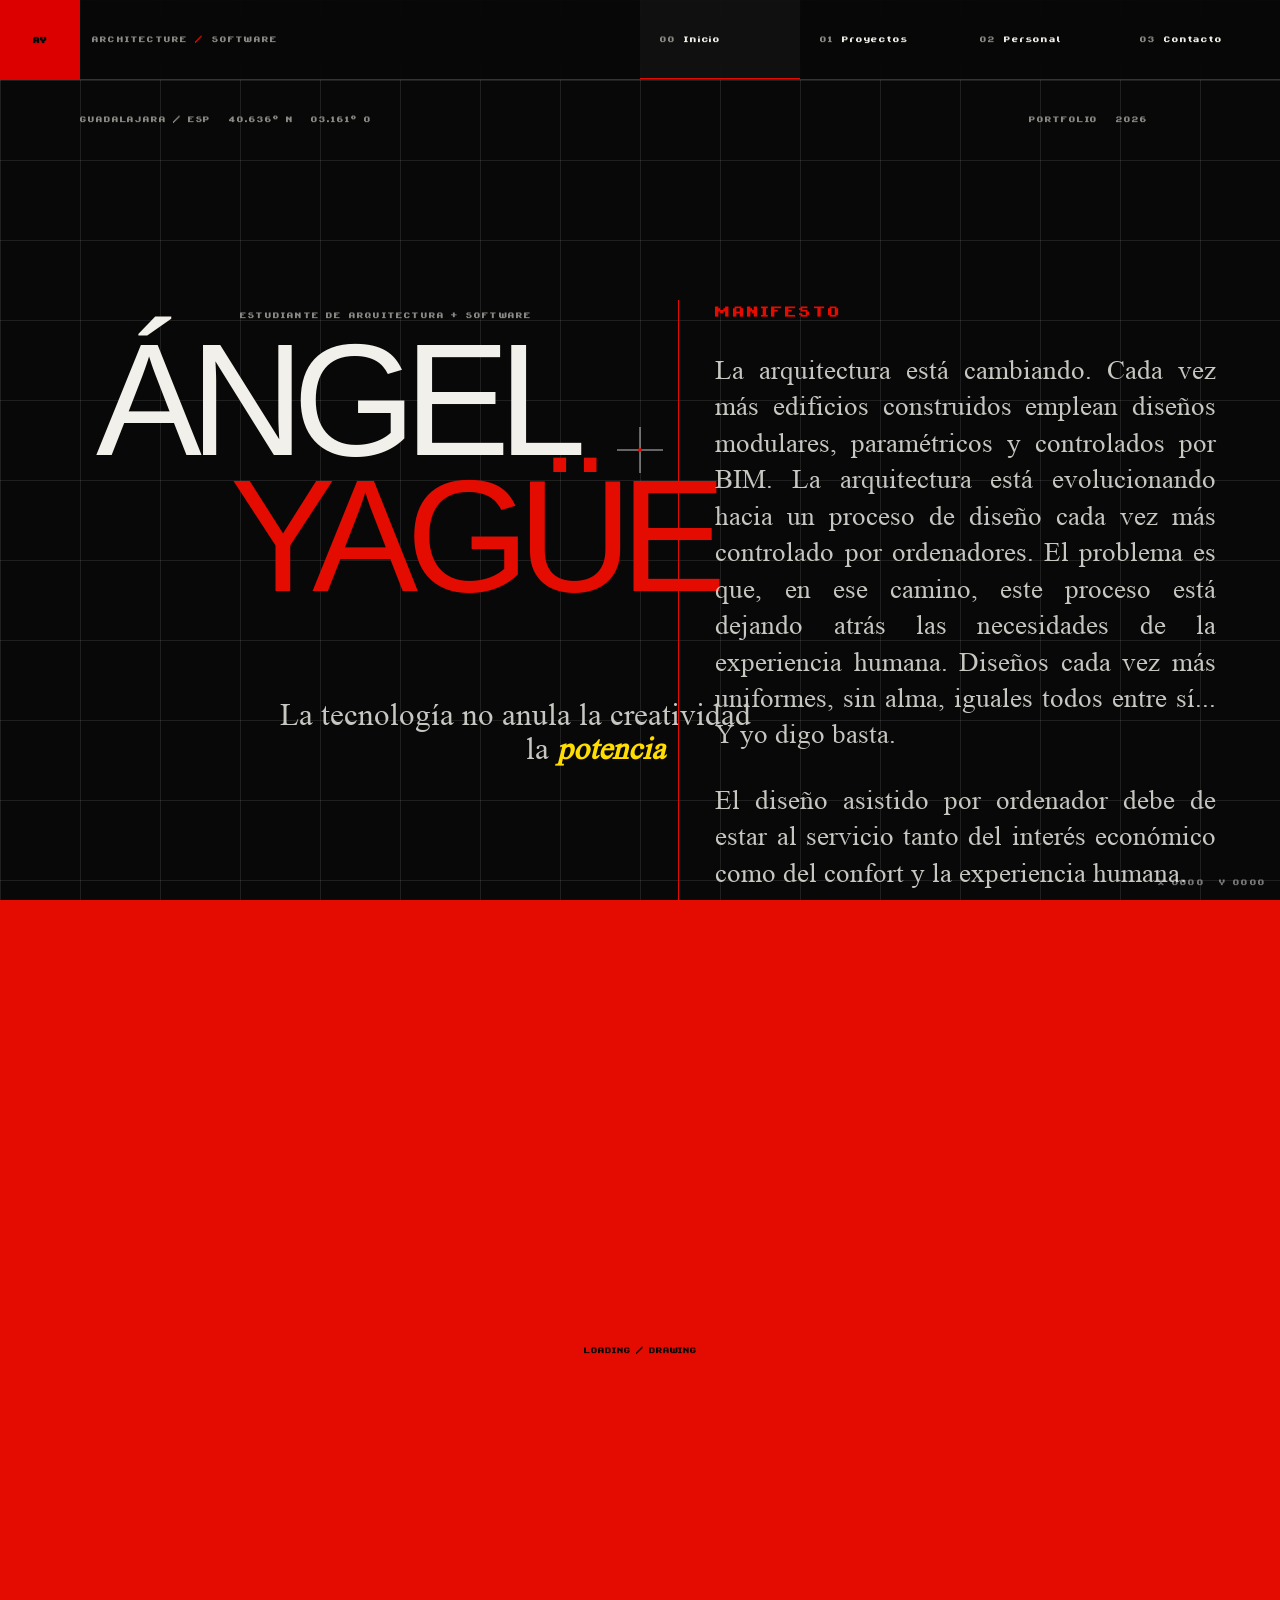
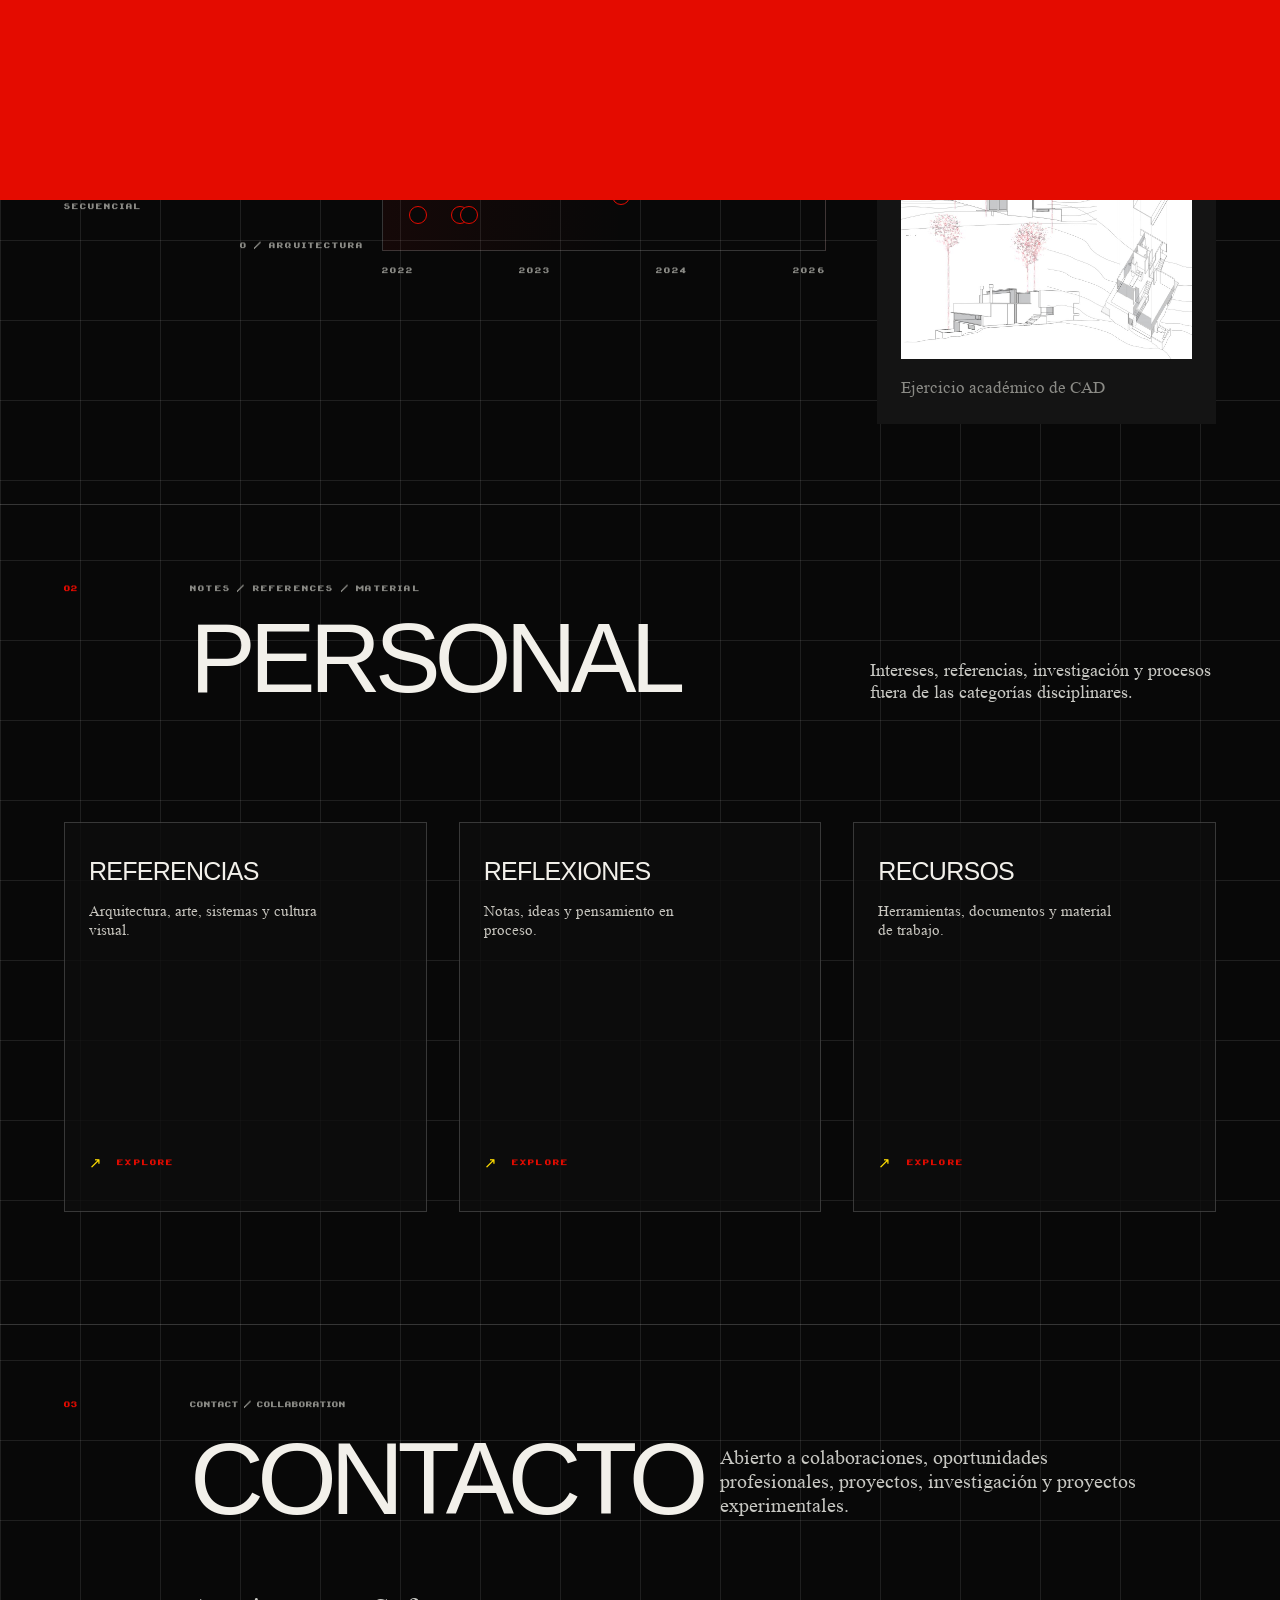
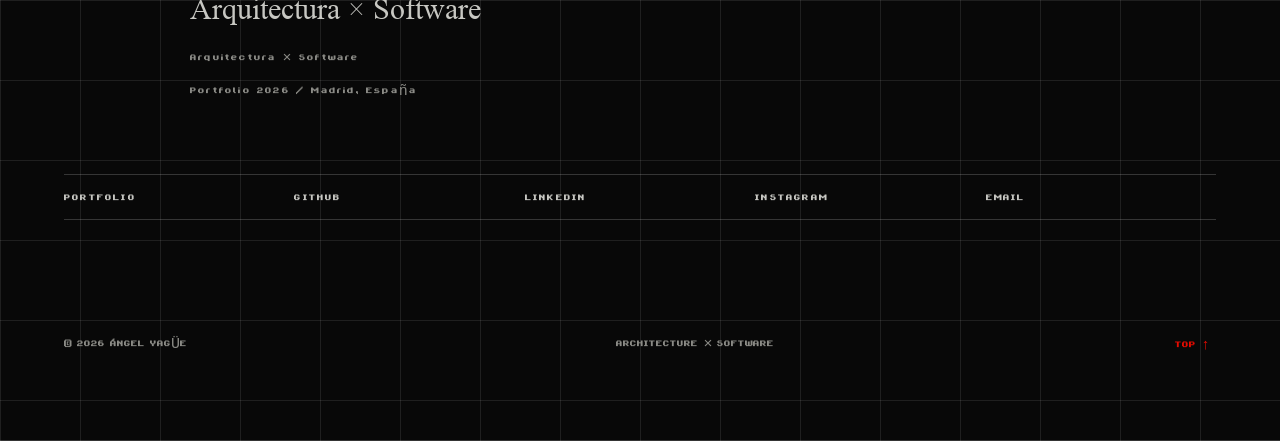
==== commit 6d00f081: "geo1, geo2 y proyectos1 añadidos" ====
--- a/index.html
+++ b/index.html
@@ -17,7 +17,7 @@
 
   <title>Ángel Yagüe — Architecture × Software</title>
 
-  <link rel="stylesheet" href="styles.css">
+  <link rel="stylesheet" href="styles.css?v=geometry-svg-1">
 </head>
 
 <body>
@@ -188,15 +188,15 @@
             <button
               class="project-view-mode__button is-active"
               type="button"
-              data-project-view-mode="list"
+              data-project-view-mode="constellation"
               aria-pressed="true"
-            >Lista</button>
+            >Constelación</button>
             <button
               class="project-view-mode__button"
               type="button"
-              data-project-view-mode="constellation"
+              data-project-view-mode="list"
               aria-pressed="false"
-            >Constelación</button>
+            >Lista</button>
           </div>
         </div>
       </header>
@@ -210,7 +210,7 @@
         </aside>
 
         <div class="spectrum-board reveal">
-          <div class="spectrum-list-view" data-project-list-view>
+          <div class="spectrum-list-view" data-project-list-view hidden>
           <div class="spectrum-header" aria-hidden="true">
             <span>ID</span>
             <span>Proyecto</span>
@@ -256,7 +256,6 @@
             class="project-constellation"
             data-project-constellation
             aria-label="Proyectos por fecha y disciplina"
-            hidden
           ></section>
         </div>
       </div>
@@ -467,6 +466,6 @@
     <span>LOADING / DRAWING</span>
   </div>
 
-  <script src="script.js"></script>
+  <script src="script.js?v=geometry-svg-1"></script>
 </body>
 </html>
--- a/styles.css
+++ b/styles.css
@@ -546,6 +546,11 @@
   object-fit:cover;
   background:var(--black);
 }
+.project-constellation__image[src$=".svg" i],
+.project-drawer__media-item img[src$=".svg" i],
+.project-lightbox__image[src$=".svg" i] {
+  background:#fff;
+}
 .project-constellation__copy {
   margin:0;
   color:var(--grey);
@@ -689,19 +694,41 @@
 .project-drawer__media-item {
   margin:0;
   width:var(--media-width, 100%);
-  border:1px solid var(--line);
-  background:var(--black);
+  border:0;
+  background:transparent;
 }
 .project-drawer__media-item img {
+  display:block;
   cursor:zoom-in;
-}
-.project-drawer__media-item img,
-.project-drawer__media-item video {
+  width:100%;
+  height:auto;
+  max-height:none;
+}
+.project-drawer__media-item video,
+.project-drawer__media-item iframe {
   width:100%;
   height:var(--media-height, auto);
   max-height:70svh;
   object-fit:contain;
 }
+.project-drawer__media-item:has(img[src$=".svg" i]) {
+  width:100%;
+}
+.project-drawer__media-item iframe {
+  display:block;
+  min-height:260px;
+  border:0;
+  background:var(--white);
+}
+.project-drawer__pdf-link {
+  display:block;
+  padding:12px 14px;
+  color:var(--red);
+  font:13px var(--mono);
+  letter-spacing:.06em;
+  text-transform:uppercase;
+}
+.project-drawer__pdf-link:hover { color:var(--white); }
 .project-drawer__media-item figcaption,
 .project-drawer__empty {
   padding:12px 14px;
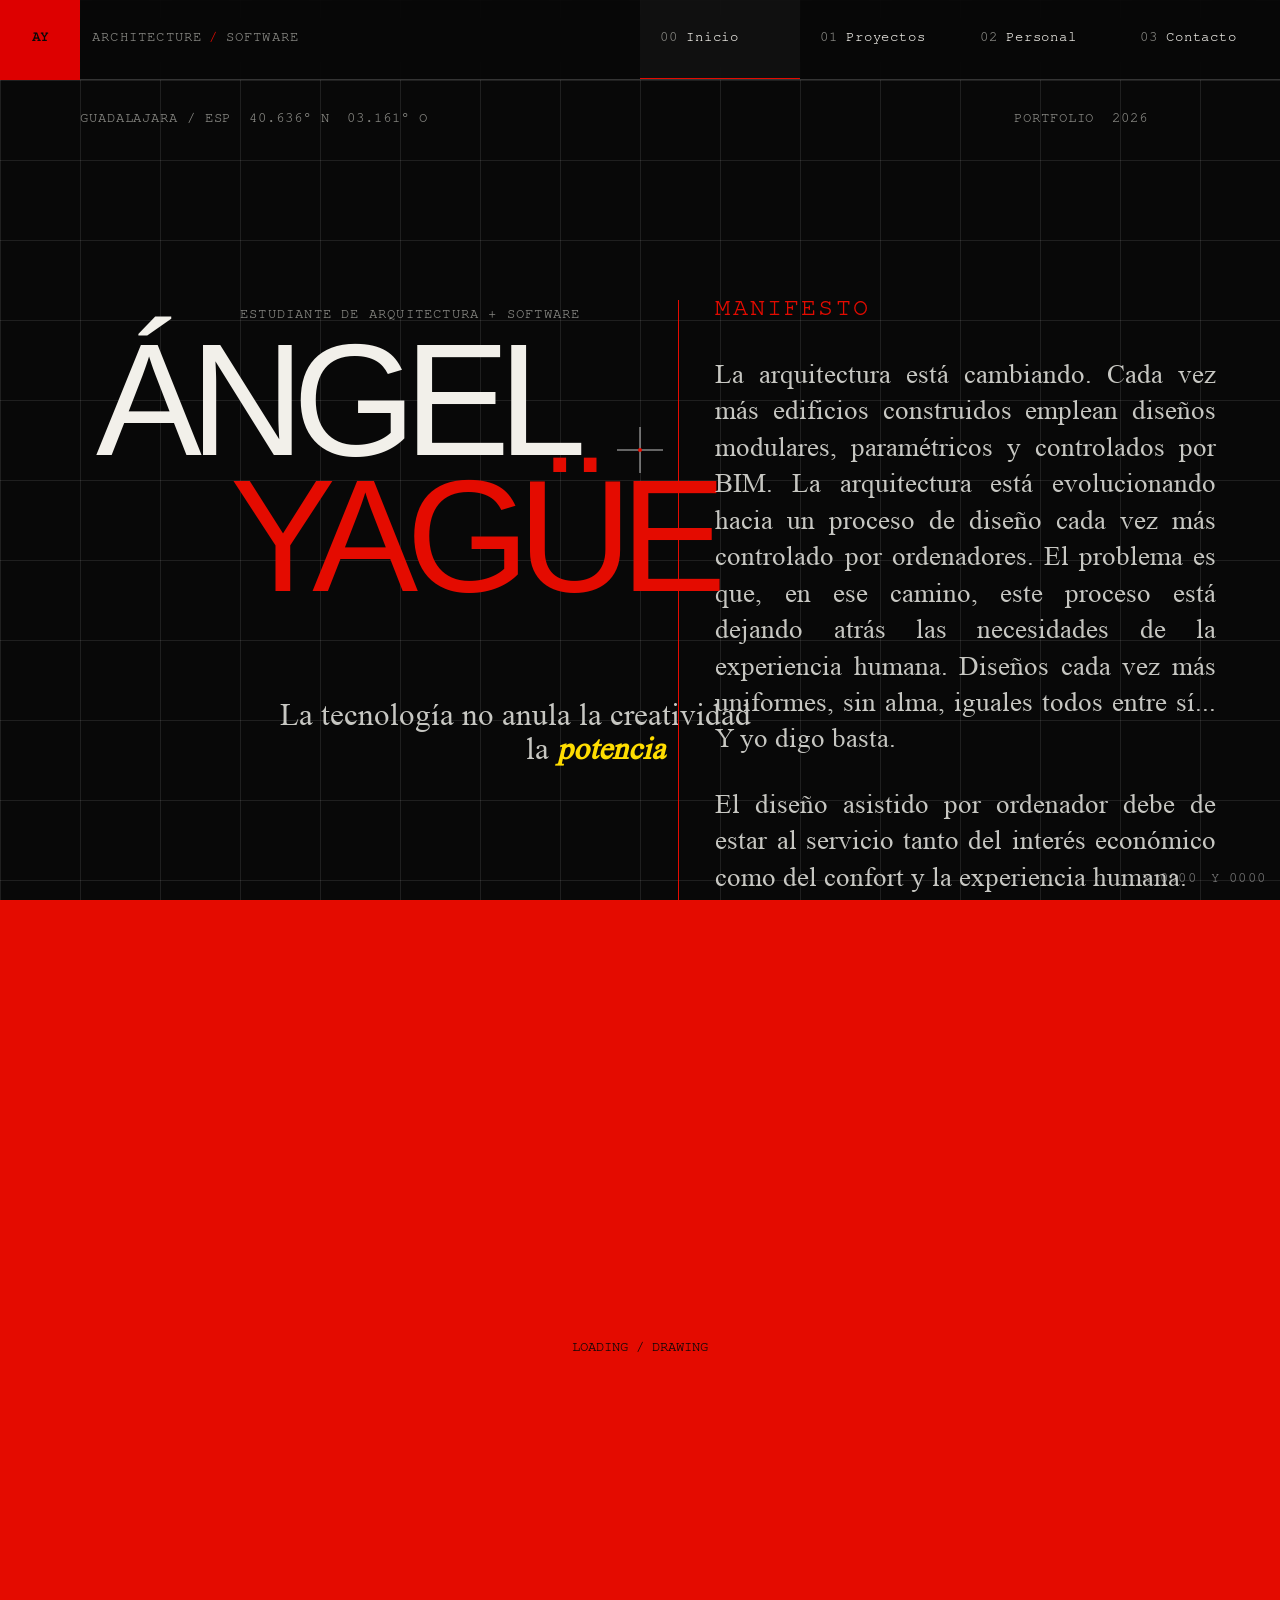
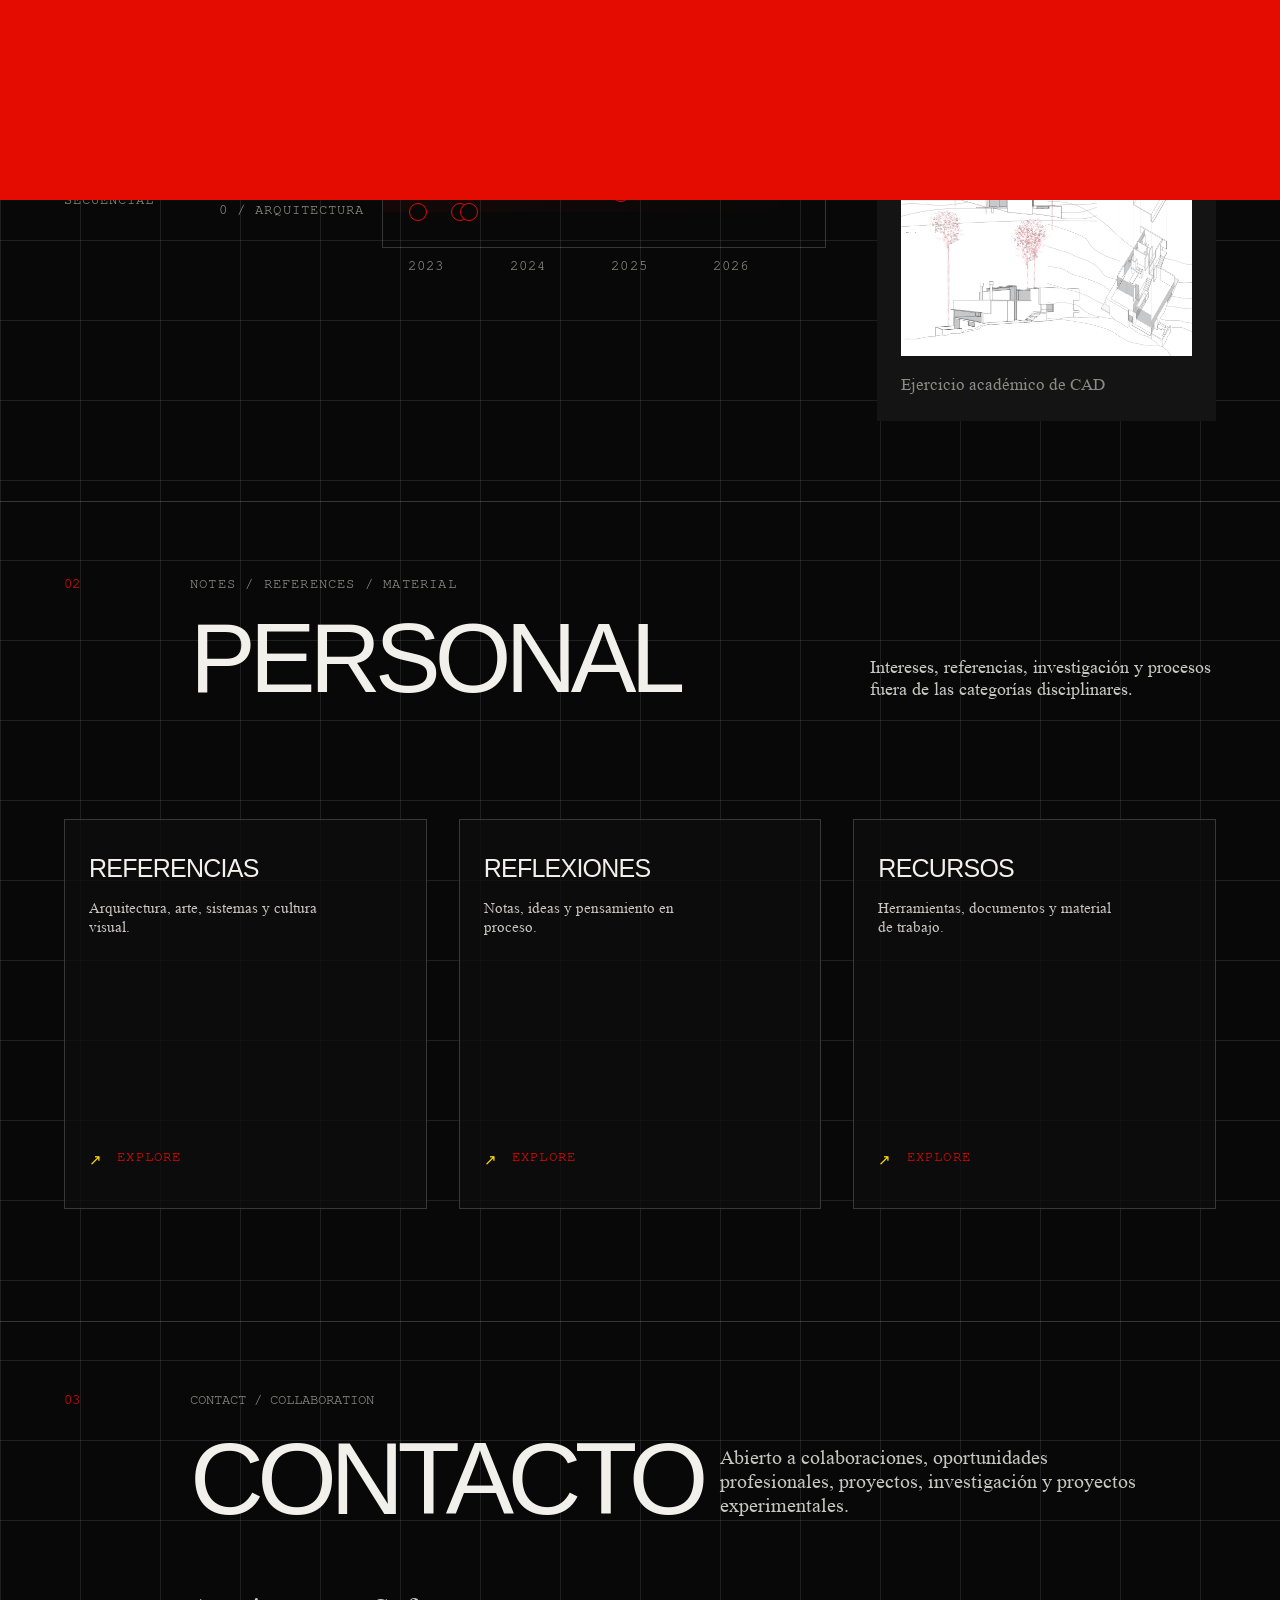
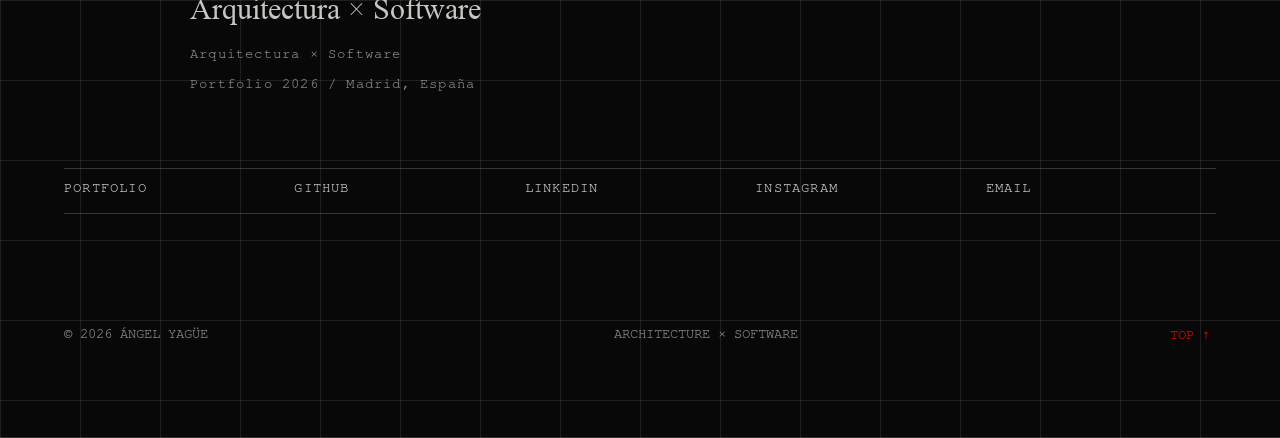
==== commit 407591ef: "Fuente arreglada, 1 proyecto añadido" ====
--- a/index.html
+++ b/index.html
@@ -17,7 +17,7 @@
 
   <title>Ángel Yagüe — Architecture × Software</title>
 
-  <link rel="stylesheet" href="styles.css?v=geometry-svg-1">
+  <link rel="stylesheet" href="styles.css?v=nimbus-mono-4">
 </head>
 
 <body>
@@ -466,6 +466,6 @@
     <span>LOADING / DRAWING</span>
   </div>
 
-  <script src="script.js?v=geometry-svg-1"></script>
+  <script src="script.js?v=constellation-stretched-1"></script>
 </body>
 </html>
--- a/styles.css
+++ b/styles.css
@@ -17,7 +17,7 @@
   --grid-line: rgba(255,255,255,.095);
   --grid: 80px;
   --page-padding: 64px;
-  --mono: "Bytebounce", "Courier New", monospace;
+  --mono: "Nimbus Mono PS", "Courier New", monospace;
   --serif: "Portfolio Times", "Times New Roman", serif;
   --sans: Arial, "Helvetica Neue", sans-serif;
 }
@@ -29,8 +29,10 @@
 }
 
 @font-face {
-  font-family: "Bytebounce";
-  src: url("assets/fonts/bytebounce.ttf") format("truetype");
+  font-family: "Nimbus Mono PS";
+  src: url("assets/fonts/nimbus-mono-ps.otf") format("opentype");
+  size-adjust: 93.33%;
+  line-gap-override: 0%;
   font-display: swap;
 }
 
@@ -446,35 +448,58 @@
   min-width:0;
 }
 .project-constellation__y-axis {
-  display:flex;
-  flex-direction:column;
-  justify-content:space-between;
-  padding:4px 18px 0 0;
+  position:relative;
+  padding:0 18px 0 0;
   color:var(--grey);
   font:15px var(--mono);
   letter-spacing:.07em;
   text-align:right;
   text-transform:uppercase;
+}
+.project-constellation__y-axis span {
+  position:absolute;
+  right:18px;
+  white-space:nowrap;
+}
+.project-constellation__y-axis span:first-child {
+  top:8%;
+  transform:translateY(-50%);
+}
+.project-constellation__y-axis span:last-child {
+  bottom:8%;
+  transform:translateY(50%);
 }
 .project-constellation__plot {
   position:relative;
   min-width:0;
   aspect-ratio:1;
   border:1px solid var(--line);
-  background:linear-gradient(to right, rgba(228,11,0,.06), transparent 55%);
+}
+.project-constellation__plot::before {
+  content:"";
+  position:absolute;
+  top:8%;
+  right:0;
+  bottom:8%;
+  left:0;
+  background:linear-gradient(to right, rgba(228,11,0,.06), transparent 100%);
+  pointer-events:none;
 }
 .project-constellation__x-axis {
   grid-column:2;
-  display:flex;
-  justify-content:space-between;
-  gap:12px;
+  position:relative;
   padding-top:14px;
   color:var(--grey);
   font:15px var(--mono);
   letter-spacing:.07em;
 }
+.project-constellation__x-axis span {
+  position:absolute;
+  transform:translateX(-50%);
+}
 .project-constellation__point {
   position:absolute;
+  z-index:1;
   width:18px;
   height:18px;
   padding:0;
@@ -691,6 +716,14 @@
   align-items:flex-start;
   margin:18px 0;
 }
+.project-drawer__media--list {
+  grid-template-columns:repeat(2, minmax(0, 1fr));
+  justify-items:stretch;
+  margin:18px 0;
+}
+.project-drawer__media--list .project-drawer__media-item {
+  width:100%;
+}
 .project-drawer__media-item {
   margin:0;
   width:var(--media-width, 100%);
